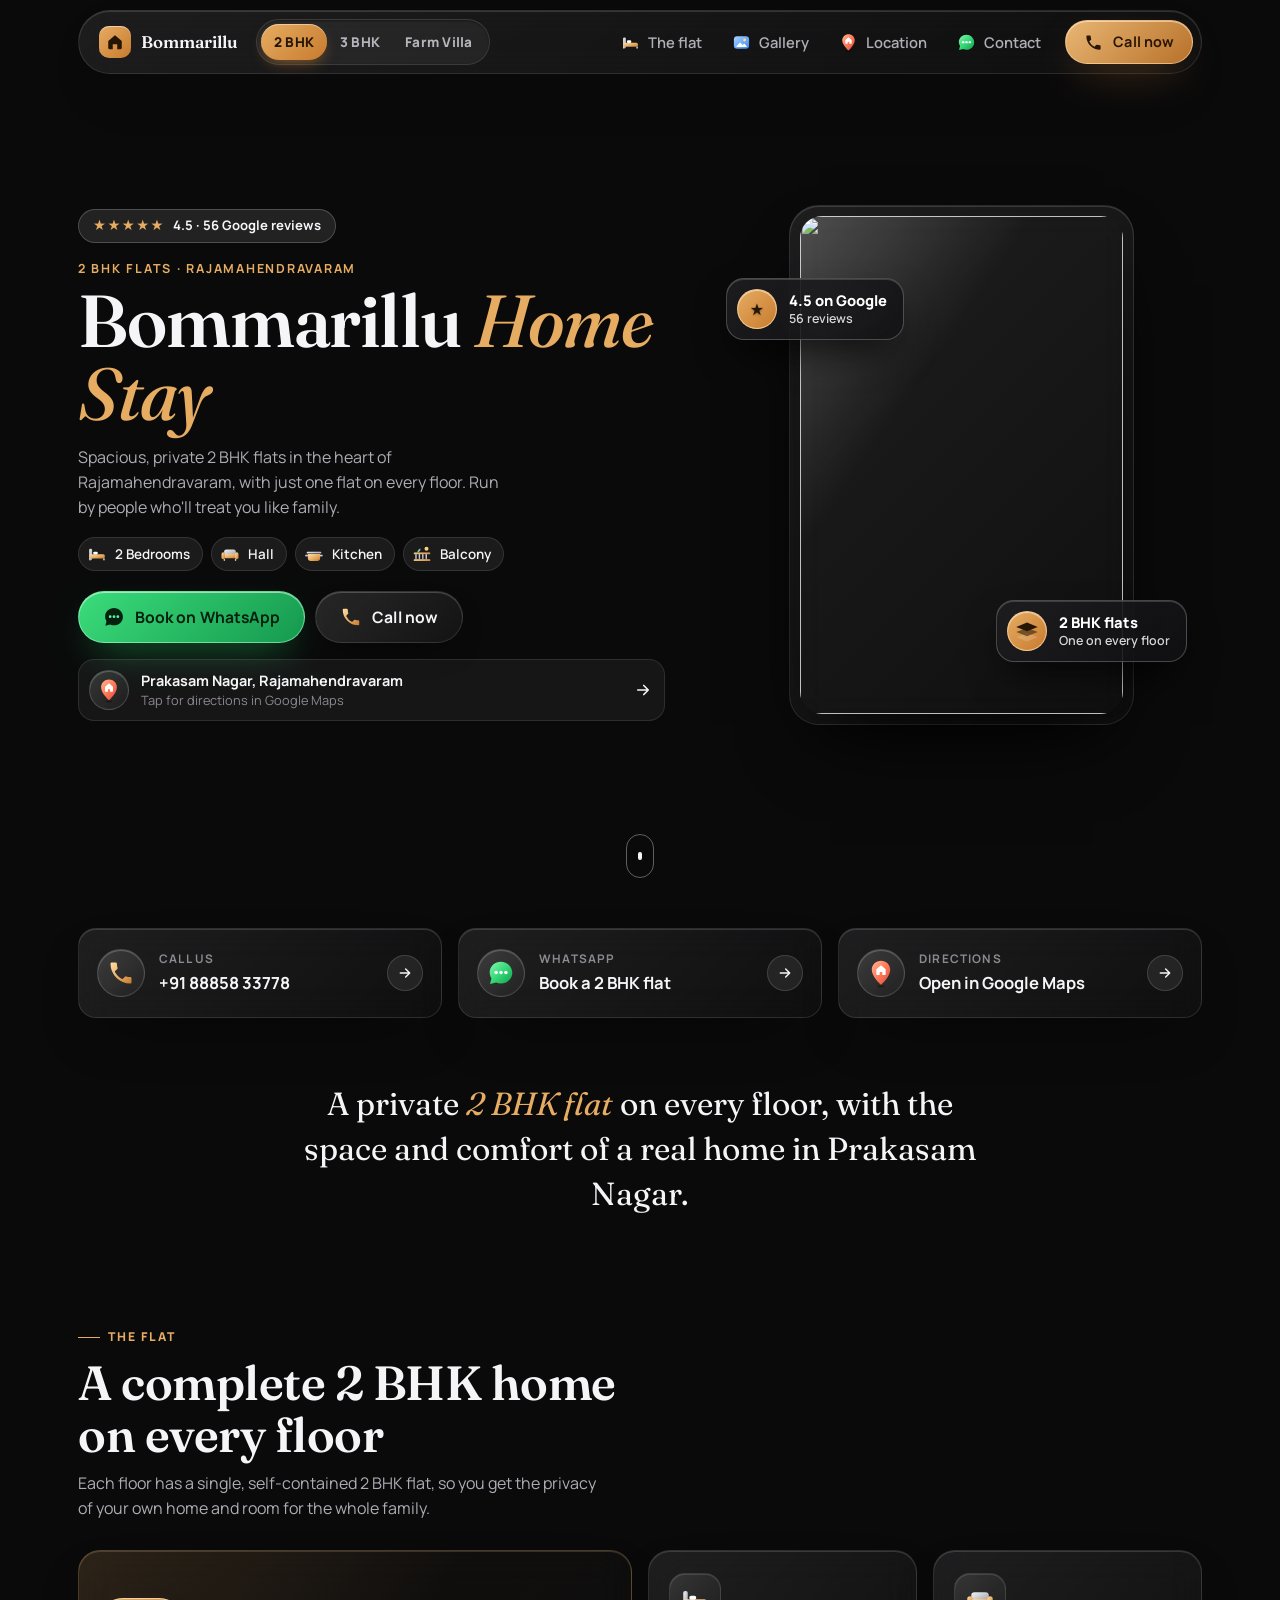
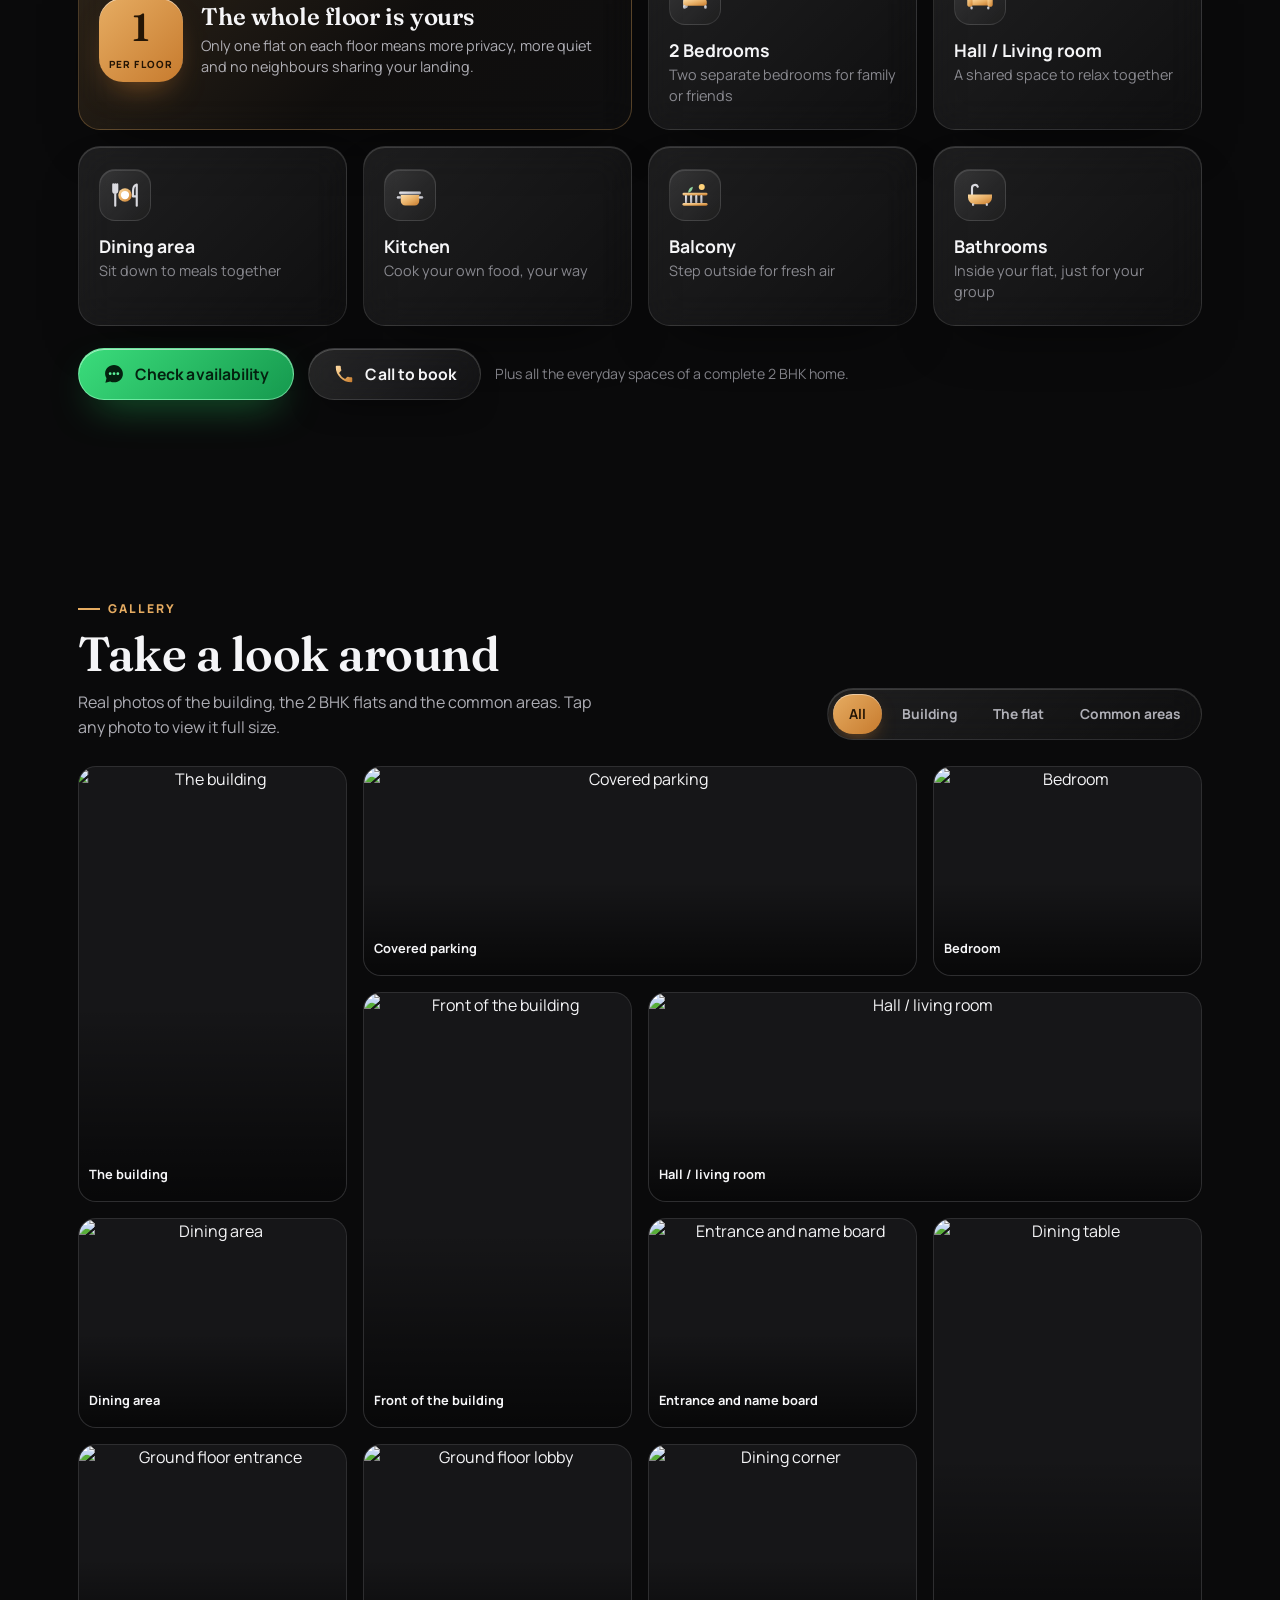
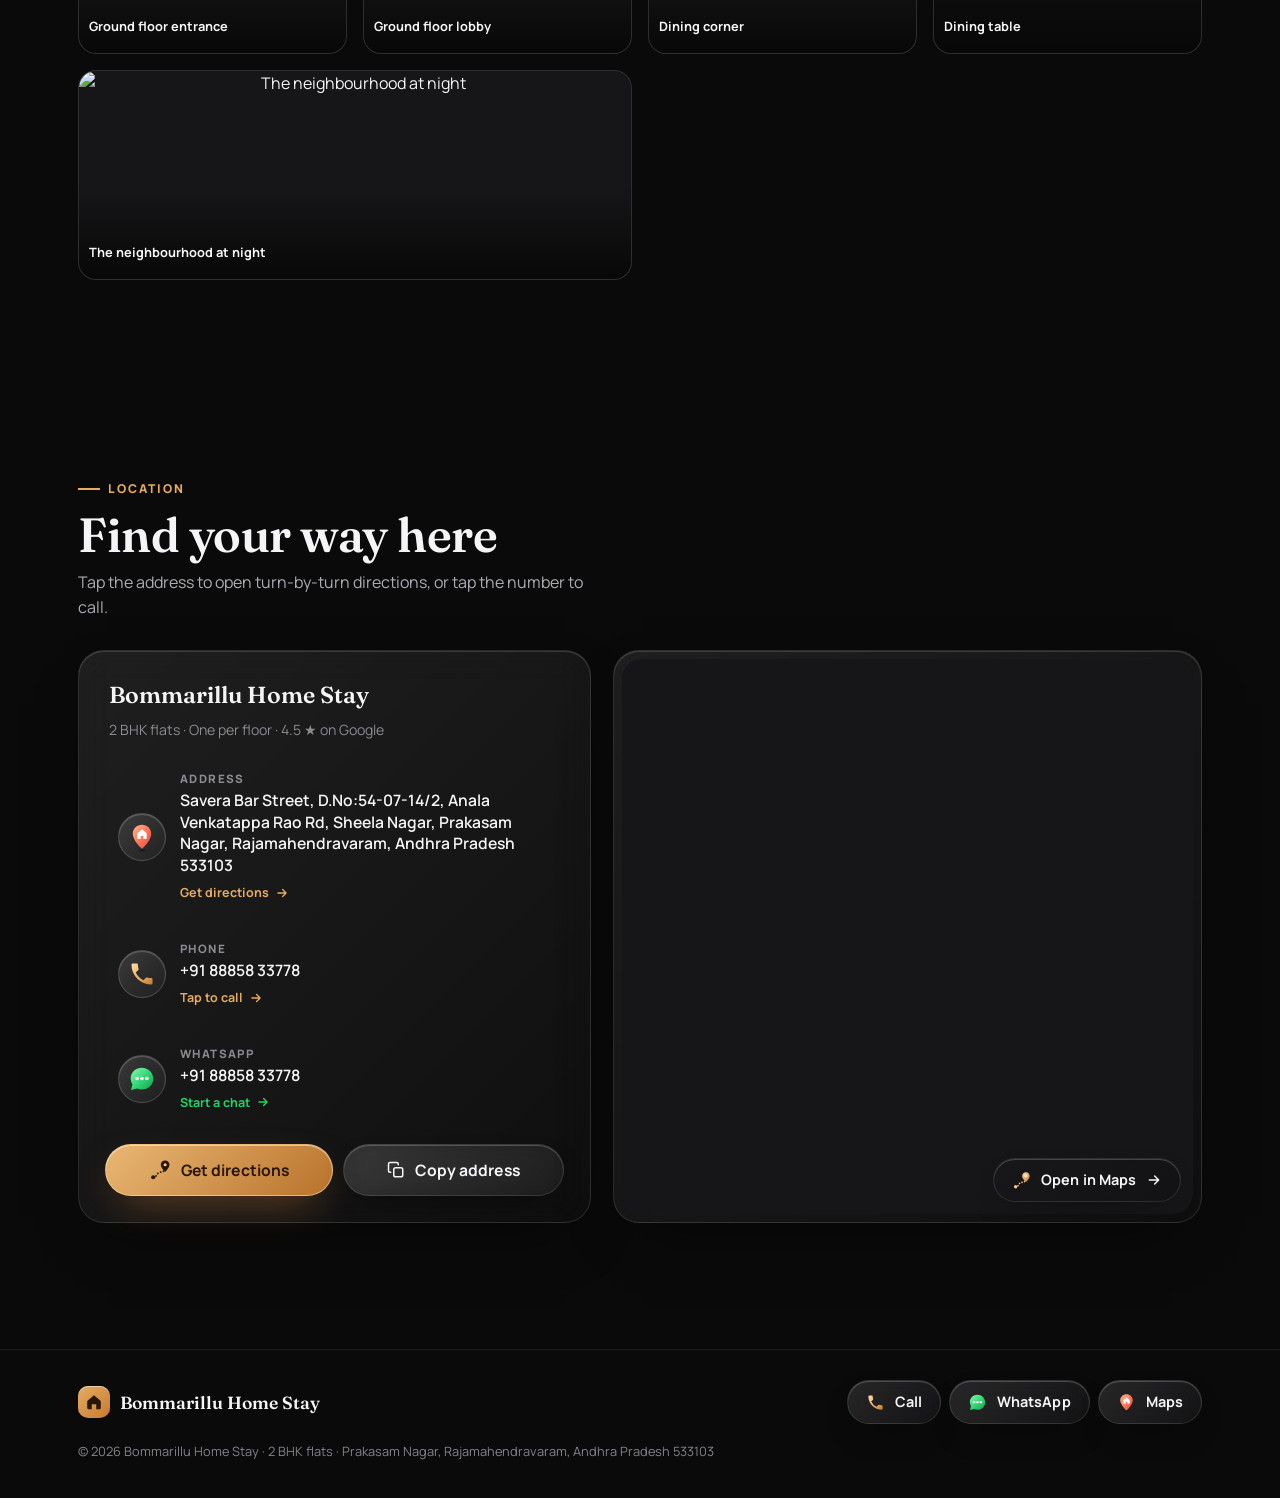
==== index.html @ 1d3617e3 "Make stay switching and button feedback fast and smooth Replace the bouncy spring easing with one sm" ====
<!DOCTYPE html>
<!-- Generated by tools/build.py from src/page.html and src/stays.json. Edit those files, then run: python tools/build.py -->
<html lang="en" data-stay="2bhk" style="--hero-w:1170;--hero-h:1804;--hero-pos:50% 66.8%;--hero-pw:1170;--hero-ph:1804;--hero-ppos:50% 66.8%;--frame-w:1170;--frame-h:1804;--frame-pos:50% 66.8%">
<head>
<meta charset="UTF-8">
<meta name="viewport" content="width=device-width, initial-scale=1.0, viewport-fit=cover">
<meta name="theme-color" content="#0A0A0B">
<meta name="color-scheme" content="dark">
<meta name="format-detection" content="telephone=yes">
<title>Bommarillu Home Stay — 2 BHK Flats in Rajamahendravaram</title>
<meta name="description" content="Private 2 BHK flats in Prakasam Nagar, Rajamahendravaram. One flat per floor with 2 bedrooms, a hall, dining area, kitchen, balcony and bathrooms. Rated 4.5 on Google. Call or WhatsApp +91 88858 33778.">
<link rel="canonical" href="https://akhil8790.github.io/BOMMARILLU-HOME-STAY/">
<meta property="og:type" content="website">
<meta property="og:title" content="Bommarillu Home Stay — 2 BHK Flats in Rajamahendravaram">
<meta property="og:description" content="Private 2 BHK flats, one on every floor, in Prakasam Nagar, Rajamahendravaram. Rated 4.5 on Google. Call or WhatsApp to book.">
<meta property="og:url" content="https://akhil8790.github.io/BOMMARILLU-HOME-STAY/">
<meta property="og:image" content="https://lh3.googleusercontent.com/gps-cs-s/AHRPTWmWMTjm8JNFPq2yLRM5wP0aErIjrdyj9WvWMn51VsjgWgwAxva9FJcBOc-uVYuF1A89dGTOjmok7-C4MGBkpp6xCLuRctvMToYjx3orNrPiF176BfdInpIORrs8v_44_fx4B666WQ=w900-h1950-k-no-rj-l78">
<meta name="twitter:card" content="summary_large_image">
<link rel="icon" href="data:image/svg+xml,%3Csvg xmlns='http://www.w3.org/2000/svg' viewBox='0 0 64 64'%3E%3Crect width='64' height='64' rx='16' fill='%230A0A0B'/%3E%3Cpath d='M14 30 32 15l18 15v19a2 2 0 0 1-2 2H38V38H26v13H16a2 2 0 0 1-2-2z' fill='%23E0A45A'/%3E%3C/svg%3E">
<link rel="preconnect" href="https://lh3.googleusercontent.com" crossorigin>
<link rel="preload" as="image" href="https://lh3.googleusercontent.com/gps-cs-s/AHRPTWmWMTjm8JNFPq2yLRM5wP0aErIjrdyj9WvWMn51VsjgWgwAxva9FJcBOc-uVYuF1A89dGTOjmok7-C4MGBkpp6xCLuRctvMToYjx3orNrPiF176BfdInpIORrs8v_44_fx4B666WQ=w900-h1950-k-no-rj-l78" fetchpriority="high">
<link rel="prefetch" href="3bhk/">
<link rel="prefetch" href="farm-villa/">
<script type="speculationrules">
{"prerender": [{"source": "list", "urls": ["3bhk/", "farm-villa/"], "eagerness": "moderate"}]}
</script>
<link rel="preconnect" href="https://fonts.googleapis.com">
<link rel="preconnect" href="https://fonts.gstatic.com" crossorigin>
<link href="https://fonts.googleapis.com/css2?family=Fraunces:ital,opsz,wght@0,9..144,500;0,9..144,600;1,9..144,500&family=Manrope:wght@400;500;600;700;800&display=swap" rel="stylesheet">
<script>
document.documentElement.classList.add('js');
(function(){
  function markSwitch(){
    try { if (sessionStorage.getItem('stay-switch')) { sessionStorage.removeItem('stay-switch'); document.documentElement.classList.add('switched'); } } catch (e) {}
  }
  if (document.prerendering) document.addEventListener('prerenderingchange', markSwitch, {once: true}); else markSwitch();
})();
</script>
<script>
(function(){
  var ICONS = {
    call: '<svg viewBox="0 0 24 24" class="ai-call"><path class="wave w1" d="M14.6 6.3a3.9 3.9 0 0 1 3.2 3.2"/><path class="wave w2" d="M14.7 2.7a7.4 7.4 0 0 1 6.7 6.7"/><g class="hand"><path class="f" d="M6.62 10.79a15.05 15.05 0 0 0 6.59 6.59l2.2-2.2a1 1 0 0 1 1.02-.24c1.12.37 2.33.57 3.57.57a1 1 0 0 1 1 1V20a1 1 0 0 1-1 1A17 17 0 0 1 3 4a1 1 0 0 1 1-1h3.5a1 1 0 0 1 1 1c0 1.25.2 2.45.57 3.57a1 1 0 0 1-.25 1.02z"/></g></svg>',
    pin: '<svg viewBox="0 0 24 26" class="ai-pin"><ellipse class="ripple" cx="12" cy="23.4" rx="3.2" ry="1.05"/><ellipse class="shadow" cx="12" cy="23.4" rx="3.3" ry="1"/><g class="drop"><path class="f" d="M12 1.6c-4.4 0-7.9 3.35-7.9 7.7 0 5.5 6.5 11.7 7.3 12.4.34.3.86.3 1.2 0 .8-.7 7.3-6.9 7.3-12.4 0-4.35-3.5-7.7-7.9-7.7z"/><path class="d" d="M12 5.3 8 8.7v4.4c0 .36.3.64.65.64h2.25v-2.6h2.2v2.6h2.25c.36 0 .65-.28.65-.64V8.7z"/></g></svg>',
    chat: '<svg viewBox="0 0 24 24" class="ai-chat"><g class="bub"><path class="f" d="M12 2.3c-5.4 0-9.7 4.05-9.7 9.2 0 1.85.56 3.55 1.52 5L2.6 21.5l5.2-1.4c1.27.63 2.7.98 4.2.98 5.4 0 9.7-4.1 9.7-9.2S17.4 2.3 12 2.3z"/><circle class="dot d1" cx="7.8" cy="11.6" r="1.5"/><circle class="dot d2" cx="12" cy="11.6" r="1.5"/><circle class="dot d3" cx="16.2" cy="11.6" r="1.5"/></g></svg>',
    route: '<svg viewBox="0 0 24 24" class="ai-route"><path class="trail" d="M4.6 20c4.2 0 3.6-5.2 7.6-5.6 2.7-.3 4.3-.9 5.3-2.6"/><circle class="start" cx="4.6" cy="20" r="2.2"/><g class="flag"><path class="f" d="M17.6 1.6c-2.6 0-4.7 2-4.7 4.6 0 3.2 3.9 6.9 4.3 7.3.22.2.58.2.8 0 .4-.4 4.3-4.1 4.3-7.3 0-2.6-2.1-4.6-4.7-4.6z"/><circle class="d" cx="17.6" cy="6.2" r="1.7"/></g></svg>',
    photo: '<svg viewBox="0 0 24 24" class="ai-photo"><rect class="f" x="2.4" y="4" width="19.2" height="16" rx="4.2"/><path class="d" d="M5.4 17.2l4.1-4.5c.42-.46 1.13-.46 1.55 0l2.3 2.5 1.35-1.4c.42-.43 1.1-.43 1.5.02l2.4 2.9c.3.35.05.88-.4.88H5.8c-.45 0-.68-.1-.4-.4z"/><circle class="sun" cx="15.9" cy="8.9" r="1.8"/></svg>',
    bed: '<svg viewBox="0 0 24 24" class="ai-spec ai-bed"><rect class="f2" x="2.6" y="5.6" width="3.6" height="13.8" rx="1.6"/><g class="lift"><rect class="f" x="2.6" y="12.2" width="18.8" height="5.2" rx="2"/><rect class="d" x="7.4" y="9.3" width="5.6" height="3.2" rx="1.6"/></g><rect class="f2" x="2.6" y="17" width="2" height="2.8" rx=".9"/><rect class="f2" x="19.4" y="17" width="2" height="2.8" rx=".9"/></svg>',
    sofa: '<svg viewBox="0 0 24 24" class="ai-spec ai-sofa"><rect class="f2" x="5" y="6.5" width="14" height="7.5" rx="2.6"/><g class="lift"><rect class="f" x="4.2" y="12" width="15.6" height="5.2" rx="1.8"/></g><rect class="f" x="1.8" y="9.8" width="4.2" height="8.4" rx="2.1"/><rect class="f" x="18" y="9.8" width="4.2" height="8.4" rx="2.1"/><rect class="f2" x="4.4" y="18" width="1.8" height="2.4" rx=".8"/><rect class="f2" x="17.8" y="18" width="1.8" height="2.4" rx=".8"/></svg>',
    dine: '<svg viewBox="0 0 24 24" class="ai-spec ai-dine"><path class="ln" d="M2.6 3.5v5.2a1.6 1.6 0 0 0 3.2 0V3.5M4.2 3.5v17"/><path class="ln" d="M21.4 20.5V3.6c-1.9.6-3 2.6-3 5.2v4.3h3"/><g class="lift"><circle class="f" cx="12" cy="12" r="5.4"/><circle class="d" cx="12" cy="12" r="3.3"/></g></svg>',
    kitchen: '<svg viewBox="0 0 24 24" class="ai-spec ai-kitchen"><path class="ln steam s1" d="M8.6 7.2c-.9-1-.9-2.1 0-3.1"/><path class="ln steam s2" d="M12 7.2c-.9-1-.9-2.1 0-3.1"/><path class="ln steam s3" d="M15.4 7.2c-.9-1-.9-2.1 0-3.1"/><rect class="f2" x="3.2" y="9.2" width="17.6" height="2.3" rx="1.15"/><path class="f" d="M4.6 12h14.8v4.8a3.6 3.6 0 0 1-3.6 3.6H8.2a3.6 3.6 0 0 1-3.6-3.6z"/><rect class="f2" x="1.4" y="13" width="3.6" height="1.9" rx=".95"/><rect class="f2" x="19" y="13" width="3.6" height="1.9" rx=".95"/></svg>',
    balcony: '<svg viewBox="0 0 24 24" class="ai-spec ai-balcony"><circle class="sun" cx="17.4" cy="5.6" r="2.4"/><path class="leaf" d="M6.5 10.2c0-2.6 1.4-4.4 3.8-4.9-.2 2.5-1.5 4.3-3.8 4.9z"/><rect class="f" x="2" y="10.2" width="20" height="2.1" rx="1.05"/><rect class="f2" x="4" y="12" width="1.7" height="6.6" rx=".85"/><rect class="f2" x="8.1" y="12" width="1.7" height="6.6" rx=".85"/><rect class="f2" x="12.2" y="12" width="1.7" height="6.6" rx=".85"/><rect class="f2" x="16.3" y="12" width="1.7" height="6.6" rx=".85"/><rect class="f" x="2" y="18.4" width="20" height="2.1" rx="1.05"/></svg>',
    bath: '<svg viewBox="0 0 24 24" class="ai-spec ai-bath"><path class="ln" d="M5.6 11.5V6.4a2.4 2.4 0 0 1 4.6-1"/><circle class="bubble b1" cx="13.2" cy="8.6" r="1.25"/><circle class="bubble b2" cx="16.6" cy="7.2" r=".95"/><circle class="bubble b3" cx="15.4" cy="10" r=".75"/><path class="f" d="M2.4 11.5h19.2v2.4a5.4 5.4 0 0 1-5.4 5.4H7.8a5.4 5.4 0 0 1-5.4-5.4z"/><rect class="f2" x="5.6" y="18.6" width="1.8" height="2.2" rx=".8"/><rect class="f2" x="16.6" y="18.6" width="1.8" height="2.2" rx=".8"/></svg>',
    floor: '<svg viewBox="0 0 24 24" class="ai-spec ai-floor"><path class="f3" d="M12 21 2.8 17.3 12 13.6l9.2 3.7z"/><path class="f2" d="M12 16.6 2.8 12.9 12 9.2l9.2 3.7z"/><path class="f top" d="M12 12.2 2.8 8.5 12 4.8l9.2 3.7z"/></svg>',
    pool: '<svg viewBox="0 0 24 24" class="ai-spec ai-pool"><path class="ln" d="M8.2 14V6.6a2.3 2.3 0 0 0-2.3-2.3M15.8 14V6.6a2.3 2.3 0 0 0-2.3-2.3M8.2 8.4h7.6M8.2 11.4h7.6"/><path class="f water" d="M1.8 15.6c1.7 0 1.7-1.3 3.4-1.3s1.7 1.3 3.4 1.3 1.7-1.3 3.4-1.3 1.7 1.3 3.4 1.3 1.7-1.3 3.4-1.3 1.7 1.3 3.4 1.3v4.6a1.6 1.6 0 0 1-1.6 1.6H3.4a1.6 1.6 0 0 1-1.6-1.6z"/></svg>',
    theatre: '<svg viewBox="0 0 24 24" class="ai-spec ai-theatre"><rect class="f2" x="2.4" y="3.8" width="19.2" height="12.8" rx="2.4"/><path class="f play" d="M10.2 7.4v5.6l4.8-2.8z"/><path class="ln" d="M8 20.4h8M12 16.6v3.8"/></svg>',
    fire: '<svg viewBox="0 0 24 24" class="ai-spec ai-fire"><rect class="f2" x="3" y="17.4" width="18" height="2.6" rx="1.3" transform="rotate(-11 12 18.7)"/><rect class="f2" x="3" y="17.4" width="18" height="2.6" rx="1.3" transform="rotate(11 12 18.7)"/><g class="flame"><path class="fl" d="M12 2.8c.7 2.6 4.2 4.1 4.2 7.9a4.2 4.2 0 0 1-8.4 0c0-1.9 1.1-3.1 2-4-.1 1.5.5 2.5 1.5 2.8-.3-2.5.1-4.8.7-6.7z"/><path class="d2" d="M12 9.6c1 1.1 1.8 2 1.8 3.2a1.8 1.8 0 0 1-3.6 0c0-1.1.8-2 1.8-3.2z"/></g></svg>',
    lift: '<svg viewBox="0 0 24 24" class="ai-spec ai-lift"><rect class="f2" x="4" y="2.4" width="16" height="19.2" rx="2.6"/><path class="f up" d="M12 5.6l3.2 3.6H8.8z"/><path class="f dn" d="M12 18.4l-3.2-3.6h6.4z"/><path class="ln" d="M12 10.6v2.8"/></svg>',
    shield: '<svg viewBox="0 0 24 24" class="ai-spec ai-shield"><path class="f" d="M12 2.4 4.4 5.3v5.9c0 4.7 3.2 8.8 7.6 10.4 4.4-1.6 7.6-5.7 7.6-10.4V5.3z"/><path class="ck" d="M8.4 12.2l2.5 2.5 4.8-5.1"/></svg>'
  };
  ['pageswap', 'pagereveal'].forEach(function(type){
    window.addEventListener(type, function(e){
      var vt = e.viewTransition;
      if (vt) {
        [vt.ready, vt.finished, vt.updateCallbackDone].forEach(function(p){ if (p) p.catch(function(){}); });
      }
    });
  });
  customElements.define('bm-icon', class extends HTMLElement {
    connectedCallback(){
      if (this.firstChild) return;
      this.setAttribute('aria-hidden', 'true');
      this.innerHTML = ICONS[this.getAttribute('name')] || '';
    }
  });
})();
</script>
<script type="application/ld+json">
{
  "@context": "https://schema.org",
  "@type": "LodgingBusiness",
  "name": "Bommarillu Home Stay",
  "description": "Private 2 BHK flats in Prakasam Nagar, Rajamahendravaram, with one flat on each floor.",
  "url": "https://akhil8790.github.io/BOMMARILLU-HOME-STAY/",
  "containsPlace": {
    "@type": "Apartment",
    "name": "2 BHK flat",
    "numberOfBedrooms": 2,
    "accommodationCategory": "2 BHK flat"
  },
  "telephone": "+91-8885833778",
  "image": "https://lh3.googleusercontent.com/gps-cs-s/AHRPTWmWMTjm8JNFPq2yLRM5wP0aErIjrdyj9WvWMn51VsjgWgwAxva9FJcBOc-uVYuF1A89dGTOjmok7-C4MGBkpp6xCLuRctvMToYjx3orNrPiF176BfdInpIORrs8v_44_fx4B666WQ=w900-h1950-k-no-rj-l78",
  "address": {
    "@type": "PostalAddress",
    "streetAddress": "Savera Bar Street, D.No:54-07-14/2, Anala Venkatappa Rao Rd, Sheela Nagar, Prakasam Nagar",
    "addressLocality": "Rajamahendravaram",
    "addressRegion": "Andhra Pradesh",
    "postalCode": "533103",
    "addressCountry": "IN"
  },
  "geo": {
    "@type": "GeoCoordinates",
    "latitude": 17.011994,
    "longitude": 81.7957109
  },
  "hasMap": "https://www.google.com/maps/place/BOMMARILLU+HOME+STAY/@17.0119429,81.7932099,17z/data=!4m6!3m5!1s0x3a37a34ad8bc8c2d:0x29eae7fe3744b1fa!8m2!3d17.011994!4d81.7957109!16s%2Fg%2F11ltjmh80h"
}
</script>
<style>
  :root{
    --bg:#0A0A0B;
    --bg-2:#0E0E10;
    --surface:#161618;
    --ink:#F5F5F7;
    --muted:rgba(235,235,245,.72);
    --faint:rgba(235,235,245,.54);
    --brass:#E6AC62;
    --brass-2:#C77B2E;
    --wa:#25D366;
    --wa-2:#128C4A;
    --glass-1:rgba(255,255,255,.085);
    --glass-2:rgba(255,255,255,.025);
    --glass-line:rgba(255,255,255,.11);
    --glass-hi:rgba(255,255,255,.14);
    --blur:18px;
    --r-lg:26px;
    --r-md:18px;
    --ease:cubic-bezier(.22,1,.36,1);
    --smooth:cubic-bezier(.2,.8,.2,1);
    --font-display:'Fraunces', Georgia, 'Times New Roman', serif;
    --font-body:'Manrope', -apple-system, BlinkMacSystemFont, 'Segoe UI', Roboto, system-ui, sans-serif;
    --st:env(safe-area-inset-top,0px);
    --sb:env(safe-area-inset-bottom,0px);
    --sl:env(safe-area-inset-left,0px);
    --sr:env(safe-area-inset-right,0px);
    --crop-ar:1170/1804;
    --crop-pos:50% 66.8%;
  }

  *,*::before,*::after{box-sizing:border-box;}
  html{scroll-behavior:smooth;-webkit-text-size-adjust:100%;text-size-adjust:100%;scroll-padding-top:96px;}
  body{
    margin:0;min-height:100vh;
    background:var(--bg);
    color:var(--ink);
    font-family:var(--font-body);
    line-height:1.55;
    -webkit-font-smoothing:antialiased;
    -webkit-tap-highlight-color:transparent;
    overflow-x:hidden;
  }
  img{display:block;max-width:100%;}
  a{color:inherit;text-decoration:none;}
  button{font:inherit;color:inherit;}
  svg{flex:none;}
  :focus-visible{outline:2px solid var(--brass);outline-offset:3px;border-radius:12px;}
  ::selection{background:rgba(230,172,98,.32);color:#fff;}
  .wrap{width:100%;max-width:1180px;margin:0 auto;padding-left:max(18px,var(--sl));padding-right:max(18px,var(--sr));}
  @media (min-width:700px){.wrap{padding-left:max(28px,var(--sl));padding-right:max(28px,var(--sr));}}
  .sr-only{position:absolute;width:1px;height:1px;overflow:hidden;clip:rect(0 0 0 0);white-space:nowrap;}

  /* ---------- Ambient background ---------- */
  .ambient{position:fixed;inset:0;z-index:-1;pointer-events:none;overflow:hidden;
    background:
      radial-gradient(1200px 700px at 110% -10%, rgba(230,172,98,.07), transparent 60%),
      radial-gradient(1000px 760px at -20% 40%, rgba(150,150,170,.09), transparent 62%),
      linear-gradient(180deg,var(--bg) 0%, var(--bg-2) 100%);
  }
  .orb{position:absolute;border-radius:50%;opacity:.6;}
  .orb.a{width:46vmax;height:46vmax;left:-12vmax;top:55vh;background:radial-gradient(circle,rgba(160,160,180,.12),transparent 65%);animation:drift 22s ease-in-out infinite alternate;}
  .orb.b{width:38vmax;height:38vmax;right:-10vmax;top:120vh;background:radial-gradient(circle,rgba(230,172,98,.10),transparent 65%);animation:drift 28s ease-in-out infinite alternate-reverse;}
  @keyframes drift{from{transform:translate3d(0,0,0) scale(1);}to{transform:translate3d(6vmax,-8vmax,0) scale(1.12);}}

  /* ---------- Glass primitives ---------- */
  .glass{
    background:linear-gradient(135deg,var(--glass-1),var(--glass-2));
    border:1px solid var(--glass-line);
    -webkit-backdrop-filter:blur(var(--blur)) saturate(150%);
    backdrop-filter:blur(var(--blur)) saturate(150%);
    box-shadow:inset 0 1px 0 var(--glass-hi), 0 24px 60px -30px rgba(0,0,0,.75);
  }
  @supports not ((backdrop-filter:blur(1px)) or (-webkit-backdrop-filter:blur(1px))){
    .glass{background:rgba(28,28,30,.95);}
  }

  /* ---------- Buttons ---------- */
  .btn{
    position:relative;isolation:isolate;overflow:hidden;
    display:inline-flex;align-items:center;justify-content:center;gap:10px;
    min-height:52px;padding:0 24px;border-radius:999px;
    font-weight:700;font-size:.98rem;letter-spacing:.005em;white-space:nowrap;
    cursor:pointer;border:1px solid var(--glass-line);
    background:linear-gradient(135deg,rgba(255,255,255,.12),rgba(255,255,255,.04));
    -webkit-backdrop-filter:blur(14px) saturate(160%);
    backdrop-filter:blur(14px) saturate(160%);
    box-shadow:inset 0 1px 0 rgba(255,255,255,.2), 0 14px 34px -18px rgba(0,0,0,.9);
    transition:transform .2s var(--smooth), box-shadow .2s var(--smooth), background .2s var(--smooth), border-color .2s var(--smooth);
    -webkit-user-select:none;user-select:none;
  }
  .btn::before{
    content:"";position:absolute;inset:0;z-index:-1;pointer-events:none;
    background:linear-gradient(115deg,transparent 30%,rgba(255,255,255,.42) 48%,rgba(255,255,255,.08) 56%,transparent 70%);
    transform:translateX(-130%);
    transition:transform .9s var(--ease);
  }
  .btn:active{transform:scale(.965);}
  @media (hover:hover){
    .btn:hover{transform:translateY(-3px);border-color:rgba(255,255,255,.34);box-shadow:inset 0 1px 0 rgba(255,255,255,.35), 0 22px 44px -20px rgba(0,0,0,.85);}
    .btn:hover::before{transform:translateX(130%);}
    .btn:hover .ico-arrow{transform:translateX(4px);}
  }
  .btn-wa{
    color:#04210F;border-color:rgba(160,255,200,.55);
    background:linear-gradient(135deg,rgba(62,232,130,.95),rgba(24,170,86,.9));
    box-shadow:inset 0 1px 0 rgba(255,255,255,.55), 0 16px 40px -16px rgba(37,211,102,.65);
  }
  .btn-wa::before{animation:sheen 4.5s var(--ease) 1.6s infinite;}
  @keyframes sheen{0%,70%{transform:translateX(-130%);}100%{transform:translateX(130%);}}
  @media (hover:hover){.btn-wa:hover{box-shadow:inset 0 1px 0 rgba(255,255,255,.6), 0 24px 50px -16px rgba(37,211,102,.8);}}
  .btn-brass{
    color:#2A1604;border-color:rgba(255,215,160,.6);
    background:linear-gradient(135deg,rgba(242,190,120,.96),rgba(199,123,46,.92));
    box-shadow:inset 0 1px 0 rgba(255,255,255,.5), 0 16px 40px -16px rgba(199,123,46,.7);
  }
  .btn-sm{min-height:44px;padding:0 18px;font-size:.9rem;}
  .ico-arrow{transition:transform .25s var(--smooth);}

  .ripple{
    position:absolute;border-radius:50%;pointer-events:none;z-index:-1;
    width:16px;height:16px;margin:-8px 0 0 -8px;
    background:radial-gradient(circle,rgba(255,255,255,.55),rgba(255,255,255,0) 70%);
    transform:scale(0);animation:ripple .7s var(--ease) forwards;
  }
  @keyframes ripple{to{transform:scale(26);opacity:0;}}

  /* ---------- Animated icon badges ---------- */
  .badge{
    position:relative;display:grid;place-items:center;
    width:48px;height:48px;border-radius:50%;
    background:linear-gradient(135deg,rgba(255,255,255,.14),rgba(255,255,255,.035));
    border:1px solid rgba(255,255,255,.16);
    box-shadow:inset 0 1px 0 rgba(255,255,255,.2);
    color:var(--brass);
  }
  .badge::after{
    content:"";position:absolute;inset:-1px;border-radius:50%;
    border:1.5px solid currentColor;opacity:0;
    animation:halo 2.8s var(--ease) infinite;
  }
  @keyframes halo{0%{transform:scale(1);opacity:.55;}80%,100%{transform:scale(1.75);opacity:0;}}
  .badge.wa{color:var(--wa);}
  /* ---------- Animated icons ---------- */
  bm-icon{display:inline-grid;place-items:center;flex:none;width:22px;height:22px;
    --ic-brass:url(#gr-brass);--ic-coral:url(#gr-coral);--ic-green:url(#gr-green);--ic-sky:url(#gr-sky);--ic-silver:url(#gr-silver);
    --ic-detail:#fff;--ic-line:#F6C88C;--ic-line2:#FF9A76;--ic-shadow:rgba(0,0,0,.35);--spd:1;--play:running;}
  bm-icon svg{display:block;width:100%;height:100%;overflow:visible;}
  bm-icon svg *{animation-play-state:var(--play) !important;}

  .ai-call .f{fill:var(--ic-fill,var(--ic-brass));}
  .ai-call .hand{transform-box:fill-box;transform-origin:50% 50%;animation:icRing calc(2.6s * var(--spd)) ease-in-out infinite;}
  .ai-call .wave{fill:none;stroke:var(--ic-line);stroke-width:2.1;stroke-linecap:round;opacity:0;animation:icWave calc(2.6s * var(--spd)) ease-out infinite;}
  .ai-call .w2{animation-delay:calc(.18s * var(--spd));}
  @keyframes icRing{0%,34%,70%,100%{transform:rotate(0)}38%{transform:rotate(-14deg)}44%{transform:rotate(12deg)}50%{transform:rotate(-10deg)}56%{transform:rotate(8deg)}62%{transform:rotate(-4deg)}}
  @keyframes icWave{0%,36%{opacity:0;transform:translate(-2px,2px)}50%{opacity:1;transform:translate(0,0)}80%,100%{opacity:0;transform:translate(1.5px,-1.5px)}}

  .ai-pin .f{fill:var(--ic-fill,var(--ic-coral));}
  .ai-pin .d{fill:var(--ic-detail);}
  .ai-pin .drop{transform-box:fill-box;transform-origin:50% 100%;animation:icDrop calc(2.4s * var(--spd)) cubic-bezier(.3,.7,.4,1) infinite;}
  .ai-pin .shadow{fill:var(--ic-shadow);transform-box:fill-box;transform-origin:50% 50%;animation:icShadow calc(2.4s * var(--spd)) cubic-bezier(.3,.7,.4,1) infinite;}
  .ai-pin .ripple{fill:none;stroke:var(--ic-line2);stroke-width:1;transform-box:fill-box;transform-origin:50% 50%;opacity:0;animation:icRipple calc(2.4s * var(--spd)) ease-out infinite;}
  @keyframes icDrop{0%,100%{transform:translateY(0) scale(1)}28%{transform:translateY(-3.4px) scale(.97,1.04)}48%{transform:translateY(0) scale(1.1,.88)}58%{transform:translateY(0) scale(.96,1.04)}68%{transform:translateY(0) scale(1)}}
  @keyframes icShadow{0%,100%{transform:scale(1);opacity:.9}28%{transform:scale(.55);opacity:.4}48%{transform:scale(1.18);opacity:1}68%{transform:scale(1)}}
  @keyframes icRipple{0%,46%{opacity:0;transform:scale(.6)}52%{opacity:.9}100%{opacity:0;transform:scale(2.9)}}

  .ai-chat .f{fill:var(--ic-fill,var(--ic-green));}
  .ai-chat .dot{fill:var(--ic-detail);transform-box:fill-box;transform-origin:50% 50%;animation:icType calc(1.5s * var(--spd)) ease-in-out infinite;}
  .ai-chat .d2{animation-delay:calc(.15s * var(--spd));}
  .ai-chat .d3{animation-delay:calc(.3s * var(--spd));}
  .ai-chat .bub{transform-box:fill-box;transform-origin:15% 90%;animation:icPop calc(3.2s * var(--spd)) ease-in-out infinite;}
  @keyframes icType{0%,60%,100%{transform:translateY(0);opacity:.7}30%{transform:translateY(-2px);opacity:1}}
  @keyframes icPop{0%,70%,100%{transform:scale(1) rotate(0)}78%{transform:scale(1.1) rotate(-5deg)}86%{transform:scale(.97) rotate(1deg)}93%{transform:scale(1.02) rotate(0)}}

  .ai-route .f{fill:var(--ic-fill,var(--ic-brass));}
  .ai-route .d{fill:var(--ic-detail);}
  .ai-route .trail{fill:none;stroke:var(--ic-line);stroke-width:2;stroke-linecap:round;stroke-dasharray:.1 3.3;animation:icMarch calc(1.1s * var(--spd)) linear infinite;}
  .ai-route .start{fill:var(--ic-line);transform-box:fill-box;transform-origin:50% 50%;animation:icBeat calc(1.4s * var(--spd)) ease-in-out infinite;}
  .ai-route .flag{transform-box:fill-box;transform-origin:50% 100%;animation:icDrop calc(2.4s * var(--spd)) cubic-bezier(.3,.7,.4,1) infinite;}
  @keyframes icMarch{to{stroke-dashoffset:-6.8}}
  @keyframes icBeat{0%,100%{transform:scale(1)}50%{transform:scale(.68)}}

  .ai-photo .f{fill:var(--ic-fill,var(--ic-sky));}
  .ai-photo .d{fill:var(--ic-detail);}
  .ai-photo .sun{fill:#FFE08A;transform-box:fill-box;transform-origin:50% 50%;animation:icSun calc(2.8s * var(--spd)) ease-in-out infinite;}
  @keyframes icSun{0%,100%{transform:scale(1)}50%{transform:scale(1.35)}}

  .ai-spec .f{fill:var(--ic-fill,var(--ic-brass));}
  .ai-spec .f2{fill:var(--ic-fill2,var(--ic-silver));}
  .ai-spec .f3{fill:rgba(255,255,255,.16);}
  .ai-spec .d{fill:var(--ic-detail);}
  .ai-spec .ln{fill:none;stroke:var(--ic-stroke,#DADAE0);stroke-width:1.7;stroke-linecap:round;stroke-linejoin:round;}
  .ai-spec .lift{transform-box:fill-box;transition:transform .25s var(--smooth);}
  .ai-spec .steam{transform-box:fill-box;opacity:0;animation:icSteam calc(2.6s * var(--spd)) ease-out infinite;}
  .ai-spec .s2{animation-delay:calc(.35s * var(--spd));}
  .ai-spec .s3{animation-delay:calc(.7s * var(--spd));}
  @keyframes icSteam{0%{opacity:0;transform:translateY(2px)}35%{opacity:.95}100%{opacity:0;transform:translateY(-3px)}}
  .ai-spec .bubble{fill:#EDEDF2;transform-box:fill-box;transform-origin:50% 50%;opacity:0;animation:icBubble calc(3s * var(--spd)) ease-in-out infinite;}
  .ai-spec .b2{animation-delay:calc(.6s * var(--spd));}
  .ai-spec .b3{animation-delay:calc(1.2s * var(--spd));}
  @keyframes icBubble{0%{opacity:0;transform:translateY(2px) scale(.5)}30%{opacity:1}100%{opacity:0;transform:translateY(-4px) scale(1)}}
  .ai-spec .sun{fill:#FFD27A;transform-box:fill-box;transform-origin:50% 50%;animation:icSun calc(3.2s * var(--spd)) ease-in-out infinite;}
  .ai-spec .leaf{fill:#8FD19E;transform-box:fill-box;transform-origin:0% 100%;animation:icSway calc(3.4s * var(--spd)) ease-in-out infinite;}
  @keyframes icSway{0%,100%{transform:rotate(0)}50%{transform:rotate(-9deg)}}
  .ai-floor .top{transform-box:fill-box;animation:icFloat calc(3s * var(--spd)) ease-in-out infinite;}
  .ai-pool .water{fill:var(--ic-fill,var(--ic-sky));transform-box:fill-box;animation:icWater calc(2.8s * var(--spd)) ease-in-out infinite;}
  @keyframes icWater{0%,100%{transform:translateX(0)}50%{transform:translateX(-1.4px)}}
  .ai-lift .up,.ai-lift .dn{transform-box:fill-box;animation:icLiftUp calc(2.4s * var(--spd)) ease-in-out infinite;}
  .ai-lift .dn{animation-name:icLiftDn;}
  .ai-lift .ln{stroke-width:1.3;opacity:.55;}
  @keyframes icLiftUp{0%,100%{transform:translateY(0);opacity:1}25%{transform:translateY(-1.6px);opacity:.55}50%{transform:translateY(0);opacity:1}}
  @keyframes icLiftDn{0%,50%,100%{transform:translateY(0);opacity:1}75%{transform:translateY(1.6px);opacity:.55}}
  .ai-theatre .play{transform-box:fill-box;transform-origin:50% 50%;animation:icBeat calc(2s * var(--spd)) ease-in-out infinite;}
  .ai-fire .fl{fill:var(--ic-fill,var(--ic-coral));}
  .ai-fire .d2{fill:#FFE08A;}
  .ai-fire .flame{transform-box:fill-box;transform-origin:50% 100%;animation:icFlicker calc(1.6s * var(--spd)) ease-in-out infinite;}
  @keyframes icFlicker{0%,100%{transform:scale(1,1) rotate(0)}25%{transform:scale(.94,1.06) rotate(-2deg)}55%{transform:scale(1.04,.95) rotate(1.5deg)}80%{transform:scale(.97,1.03) rotate(-1deg)}}
  .ai-shield .ck{fill:none;stroke:var(--ic-detail);stroke-width:2.1;stroke-linecap:round;stroke-linejoin:round;stroke-dasharray:12;stroke-dashoffset:0;animation:icCheck calc(3s * var(--spd)) ease-in-out infinite;}
  @keyframes icCheck{0%,15%{stroke-dashoffset:12}40%,100%{stroke-dashoffset:0}}
  @keyframes icFloat{0%,100%{transform:translateY(0)}50%{transform:translateY(-1.8px)}}

  .badge bm-icon{width:28px;height:28px;}
  .addr-link .badge bm-icon{width:24px;height:24px;}
  .btn bm-icon{width:22px;height:22px;}
  .btn-sm bm-icon{width:19px;height:19px;}
  .btn-brass bm-icon{--ic-fill:#2A1604;--ic-detail:#F7C98A;--ic-line:#2A1604;--ic-line2:#2A1604;--ic-shadow:rgba(42,22,4,.3);}
  .btn-wa bm-icon{--ic-fill:#04210F;--ic-detail:#5CF29A;--ic-line:#04210F;--ic-line2:#04210F;--ic-shadow:rgba(4,33,15,.3);}
  .fab bm-icon{width:32px;height:32px;--ic-fill:#fff;--ic-detail:#15A34A;}
  .nav-links bm-icon{width:19px;height:19px;}
  .drawer nav bm-icon{width:24px;height:24px;}
  @media (hover:hover){
    .nav-links bm-icon{--play:paused;}
    .nav-links a:hover bm-icon{--play:running;}
    .tile:hover bm-icon,.row:hover bm-icon,.btn:hover bm-icon,.addr-link:hover bm-icon,.fab:hover bm-icon{--spd:.6;}
  }

  /* ---------- Nav ---------- */
  .nav{position:fixed;left:0;right:0;top:0;z-index:50;padding-top:calc(10px + var(--st));transition:padding .4s var(--ease);}
  .nav-bar{
    display:flex;align-items:center;justify-content:space-between;gap:10px;
    height:60px;padding:0 8px 0 16px;border-radius:999px;
    background:linear-gradient(135deg,rgba(255,255,255,.08),rgba(255,255,255,.025));
    transition:background .2s var(--smooth), box-shadow .2s var(--smooth);
  }
  .nav.scrolled .nav-bar{background:linear-gradient(135deg,rgba(24,24,26,.82),rgba(18,18,20,.7));}
  .brand{display:flex;align-items:center;gap:10px;font-family:var(--font-display);font-weight:600;font-size:1.06rem;white-space:nowrap;}
  .brand-mark{width:32px;height:32px;border-radius:10px;display:grid;place-items:center;background:linear-gradient(135deg,var(--brass),var(--brass-2));color:#241505;box-shadow:inset 0 1px 0 rgba(255,255,255,.5);}
  .nav-links{display:none;list-style:none;margin:0;padding:0;gap:2px;}
  .nav-links a{display:flex;align-items:center;gap:8px;padding:10px 14px;border-radius:999px;font-weight:600;font-size:.92rem;color:var(--muted);transition:color .2s var(--smooth), background .2s var(--smooth);}
  .nav-links a:hover{color:var(--ink);background:rgba(255,255,255,.08);}
  .nav-actions{display:flex;align-items:center;gap:8px;}
  .nav-call{min-height:44px;width:44px;padding:0;}
  .nav-call .lbl{display:none;}
  .menu-btn{width:44px;height:44px;border-radius:50%;display:grid;place-items:center;cursor:pointer;border:1px solid var(--glass-line);background:rgba(255,255,255,.06);}
  .menu-btn:active{transform:scale(.94);}
  .nav-bar .brand{min-width:0;}
  @media (max-width:479px){ .nav-bar .brand-name{display:none;} }
  @media (min-width:900px){
    .nav-call{width:auto;padding:0 18px;}
    .nav-call .lbl{display:inline;}
    .nav-bar{padding:0 8px 0 20px;height:64px;}
  }
  @media (min-width:1140px){
    .nav-links{display:flex;}
    .menu-btn{display:none;}
  }

  /* ---------- Stay toggle ---------- */
  .stay-toggle{
    position:relative;isolation:isolate;flex:none;display:flex;
    margin:0 auto;padding:4px;border-radius:999px;
    background:rgba(255,255,255,.06);border:1px solid rgba(255,255,255,.1);
    box-shadow:inset 0 1px 2px rgba(0,0,0,.35);
  }
  .st-pill{
    position:absolute;z-index:-1;top:4px;bottom:4px;left:0;width:0;border-radius:999px;opacity:0;
    background:linear-gradient(135deg,var(--brass),var(--brass-2));
    box-shadow:inset 0 1px 0 rgba(255,255,255,.45), 0 6px 16px -6px rgba(199,123,46,.75);
    view-transition-name:stay-pill;
  }
  .stay-toggle.ready .st-pill{opacity:1;}
  .stay-toggle.animate .st-pill{transition:left .2s var(--smooth), width .2s var(--smooth);}
  .st-opt{
    display:grid;place-items:center;min-width:56px;height:36px;padding:0 12px;border-radius:999px;
    font-weight:800;font-size:.8rem;letter-spacing:.02em;white-space:nowrap;color:var(--muted);
    transition:color .2s var(--smooth);-webkit-tap-highlight-color:transparent;
  }
  .stay-toggle:not(.ready) .st-opt[aria-current="page"]{background:linear-gradient(135deg,var(--brass),var(--brass-2));}
  .st-opt[aria-current="page"]{color:#241505;}
  .st-opt:not([aria-current]):hover{color:var(--ink);}
  .st-opt:active{transform:scale(.96);}
  @media (hover:none){ .st-opt{height:40px;} }
  @media (max-width:479px){
    .nav-call{display:none;}
    .st-opt{min-width:50px;padding:0 10px;font-size:.76rem;}
  }
  @media (max-width:359px){ .nav-bar .brand{display:none;} .st-opt{padding:0 8px;} }
  @media (min-width:900px){ .stay-toggle{margin:0 auto 0 8px;} .st-opt{min-width:66px;font-size:.84rem;} }

  /* Cross-page switch between stays */
  @view-transition{navigation:auto;}
  .nav-bar{view-transition-name:site-nav;}
  ::view-transition-old(root),::view-transition-new(root){animation-duration:.2s;animation-timing-function:cubic-bezier(.2,.8,.2,1);}
  ::view-transition-group(stay-pill){animation-duration:.2s;animation-timing-function:cubic-bezier(.2,.8,.2,1);}

  /* ---------- Drawer ---------- */
  .scrim{position:fixed;inset:0;z-index:60;background:rgba(0,0,0,.6);opacity:0;pointer-events:none;transition:opacity .4s var(--ease);-webkit-backdrop-filter:blur(4px);backdrop-filter:blur(4px);}
  .scrim.open{opacity:1;pointer-events:auto;}
  .drawer{
    position:fixed;z-index:70;left:10px;right:10px;top:calc(10px + var(--st));
    border-radius:var(--r-lg);padding:14px;
    background:linear-gradient(160deg,rgba(40,40,44,.92),rgba(18,18,20,.92));
    transform:translateY(-16px) scale(.97);opacity:0;pointer-events:none;
    transition:transform .25s var(--smooth), opacity .35s var(--ease);
  }
  .drawer.open{transform:none;opacity:1;pointer-events:auto;}
  .drawer-top{display:flex;align-items:center;justify-content:space-between;padding:2px 2px 10px 6px;}
  .drawer nav .dl{display:flex;align-items:center;gap:12px;}
  .drawer nav a{display:flex;align-items:center;justify-content:space-between;padding:16px 14px;border-radius:14px;font-weight:600;font-size:1.05rem;}
  .drawer nav a:active{background:rgba(255,255,255,.08);}
  .drawer nav a + a{border-top:1px solid rgba(255,255,255,.07);}
  .drawer-cta{display:grid;grid-template-columns:1fr 1fr;gap:10px;margin-top:12px;}
  .drawer-cta .btn{padding:0 12px;}
  @media (max-width:359px){ .drawer-cta{grid-template-columns:1fr;} }

  /* ---------- Hero ---------- */
  .hero{position:relative;min-height:100vh;min-height:100svh;display:flex;align-items:flex-end;overflow:hidden;isolation:isolate;}
  .hero-bg{position:absolute;inset:0;z-index:-2;overflow:hidden;container-type:size;background:#0A0A0B;}
  .shot{position:relative;overflow:hidden;aspect-ratio:var(--crop-ar);}
  .shot img{width:100%;height:100%;object-fit:cover;object-position:var(--crop-pos);}
  .shot picture{display:block;width:100%;height:100%;}
  .hero-bg .shot{
    position:absolute;left:50%;top:50%;
    aspect-ratio:var(--hero-w) / var(--hero-h);
    width:100%;
    width:max(100cqw, calc(100cqh * var(--hero-w) / var(--hero-h)));
    transform:translate(-50%,-50%) scale(1.08);
    animation:heroZoom 16s var(--ease) forwards;
  }
  .hero-bg .shot img{object-position:var(--hero-pos);}
  @media (max-width:979px) and (orientation:portrait){
    .hero-bg .shot{aspect-ratio:var(--hero-pw) / var(--hero-ph);width:max(100cqw, calc(100cqh * var(--hero-pw) / var(--hero-ph)));}
    .hero-bg .shot img{object-position:var(--hero-ppos);}
  }
  @keyframes heroZoom{to{transform:translate(-50%,-50%) scale(1);}}
  .hero-veil{position:absolute;inset:0;z-index:-1;
    background:
      linear-gradient(180deg,rgba(10,10,11,.55) 0%,rgba(10,10,11,0) 22%,rgba(10,10,11,0) 38%,rgba(10,10,11,.8) 70%,var(--bg) 100%);
  }
  .hero-grid{position:relative;display:grid;gap:32px;padding-top:110px;padding-bottom:calc(28px + var(--sb));}
  .hero-card{border-radius:var(--r-lg);padding:22px 20px 20px;}
  .chip{
    display:inline-flex;align-items:center;gap:8px;min-height:34px;padding:0 14px;border-radius:999px;
    font-size:.82rem;font-weight:700;color:var(--ink);
    background:rgba(255,255,255,.1);border:1px solid rgba(255,255,255,.2);
    -webkit-backdrop-filter:blur(10px);backdrop-filter:blur(10px);
    transition:background .2s var(--smooth), transform .25s var(--smooth);
  }
  a.chip:hover{background:rgba(255,255,255,.18);transform:translateY(-2px);}
  .stars{color:var(--brass);letter-spacing:1.5px;font-size:.9rem;}
  .eyebrow{margin:16px 0 6px;font-size:.78rem;font-weight:700;letter-spacing:.14em;text-transform:uppercase;color:var(--brass);}
  .hero h1{
    margin:0;font-family:var(--font-display);font-weight:600;
    font-size:clamp(2.35rem, 10vw, 4.6rem);line-height:1;letter-spacing:-.015em;
  }
  .hero h1 em{font-style:italic;font-weight:500;color:var(--brass);}
  .lede{margin:14px 0 0;color:var(--muted);font-size:1rem;max-width:44ch;}
  .hero-actions{display:grid;grid-template-columns:1fr 1fr;gap:10px;margin-top:20px;}
  .hero-actions .btn{padding:0 12px;}
  @media (max-width:399px){ .hero-actions .btn{padding:0 8px;gap:8px;} }
  @media (max-width:359px){ .hero-actions{grid-template-columns:1fr;} }
  .addr-link{
    display:flex;align-items:center;gap:12px;margin-top:16px;padding:10px 12px 10px 10px;border-radius:16px;
    background:rgba(255,255,255,.05);border:1px solid rgba(255,255,255,.1);
    transition:background .2s var(--smooth), transform .25s var(--smooth), border-color .2s var(--smooth);
  }
  .addr-link .badge{width:40px;height:40px;}
  .addr-link .t{flex:1;min-width:0;font-size:.9rem;line-height:1.35;}
  .addr-link .t b{display:block;font-weight:700;}
  .addr-link .t span{color:var(--faint);font-size:.8rem;}
  .addr-link:active{transform:scale(.98);}
  @media (hover:hover){.addr-link:hover{background:rgba(255,255,255,.1);border-color:rgba(255,255,255,.2);transform:translateY(-2px);} .addr-link:hover .ico-arrow{transform:translateX(4px);}}

  .hero-visual{display:none;}
  .scroll-cue{display:none;}
  .lg{display:none;}
  @media (min-width:600px){ .sm{display:none;} }
  .lede{display:none;}
  @media (min-width:600px){ .lg{display:inline;} .lede{display:block;} }

  @media (min-width:380px){ .hero-card{padding:24px;} }
  @media (min-width:600px){
    .hero-card{max-width:560px;padding:30px;}
    .hero-actions{display:flex;flex-wrap:wrap;}
    .hero-actions .btn{padding:0 24px;}
  }
  @media (min-width:980px){
    .hero{align-items:center;}
    .hero-bg .shot img{filter:blur(28px) saturate(110%) brightness(.55);}
    .hero-bg .shot{transform:translate(-50%,-50%) scale(1.2);animation:none;}
    .hero-veil{background:
      radial-gradient(900px 600px at 78% 50%, rgba(10,10,11,.2), rgba(10,10,11,.78) 70%),
      linear-gradient(180deg,rgba(10,10,11,.45) 0%,rgba(10,10,11,.25) 40%,var(--bg) 100%);}
    .hero-grid{grid-template-columns:minmax(0,1.1fr) minmax(0,.9fr);align-items:center;gap:56px;padding-top:120px;padding-bottom:90px;}
    .hero-card{background:none;border:0;box-shadow:none;-webkit-backdrop-filter:none;backdrop-filter:none;padding:0;max-width:600px;}
    .hero-visual{display:block;position:relative;justify-self:center;perspective:1200px;}
    .frame{
      position:relative;width:clamp(300px,27vw,390px);border-radius:30px;padding:10px;
      transform-style:preserve-3d;transition:transform .6s var(--ease);
    }
    .frame .shot{border-radius:22px;box-shadow:0 40px 80px -30px rgba(0,0,0,.9);aspect-ratio:var(--frame-w) / var(--frame-h);}
    .frame .shot img{object-position:var(--frame-pos);}
    .frame .shot::after{content:"";position:absolute;inset:0;border-radius:inherit;pointer-events:none;
      background:linear-gradient(125deg,rgba(255,255,255,.22) 0%,rgba(255,255,255,0) 35%);}
    .float-chip{position:absolute;z-index:2;display:flex;align-items:center;gap:12px;padding:10px 16px 10px 10px;border-radius:18px;
      font-size:.92rem;font-weight:800;line-height:1.2;white-space:nowrap;color:#fff;
      background:linear-gradient(135deg,rgba(30,30,33,.94),rgba(16,16,18,.88));
      border:1px solid rgba(255,255,255,.22);
      box-shadow:inset 0 1px 0 rgba(255,255,255,.16), 0 18px 40px -12px rgba(0,0,0,.85);
      text-shadow:0 1px 2px rgba(0,0,0,.35);}
    .float-chip small{display:block;margin-top:2px;font-weight:600;color:rgba(255,255,255,.82);font-size:.78rem;}
    .float-chip .badge{width:40px;height:40px;color:#241505;border-color:rgba(255,220,170,.7);
      background:linear-gradient(135deg,var(--brass),var(--brass-2));box-shadow:inset 0 1px 0 rgba(255,255,255,.5);}
    .float-chip .badge::after{display:none;}
    .float-chip .badge .stars{color:#241505 !important;}
    .float-chip .badge bm-icon{--ic-fill:#241505;--ic-fill2:rgba(36,21,5,.55);}
    .float-chip.one{left:-64px;top:14%;animation:bob 6s ease-in-out infinite;}
    .float-chip.two{right:-54px;bottom:12%;animation:bob 7s ease-in-out -2s infinite;}
    @keyframes bob{0%,100%{translate:0 0;}50%{translate:0 -10px;}}
    .scroll-cue{display:grid;place-items:center;position:absolute;left:50%;bottom:22px;translate:-50% 0;width:28px;height:44px;border-radius:999px;border:1.5px solid rgba(255,255,255,.35);}
    .scroll-cue::after{content:"";width:4px;height:8px;border-radius:4px;background:var(--ink);animation:cue 1.8s var(--ease) infinite;}
    @keyframes cue{0%{transform:translateY(-8px);opacity:0;}40%{opacity:1;}100%{transform:translateY(8px);opacity:0;}}
  }

  /* Hero entrance */
  .rise{opacity:0;transform:translateY(18px);animation:rise .9s var(--ease) forwards;}
  .d1{animation-delay:.1s}.d2{animation-delay:.2s}.d3{animation-delay:.3s}.d4{animation-delay:.42s}.d5{animation-delay:.54s}.d6{animation-delay:.66s}
  @keyframes rise{to{opacity:1;transform:none;}}
  .switched .rise{animation:none;opacity:1;transform:none;}

  /* ---------- Quick action tiles ---------- */
  .quick{position:relative;z-index:2;padding:28px 0 8px;}
  .tiles{display:grid;gap:12px;}
  .tile{
    position:relative;isolation:isolate;overflow:hidden;
    display:flex;align-items:center;gap:14px;padding:16px 16px 16px 14px;border-radius:var(--r-md);
    transition:transform .25s var(--smooth), border-color .2s var(--smooth), box-shadow .2s var(--smooth);
  }
  .tile::before{
    content:"";position:absolute;inset:0;z-index:-1;pointer-events:none;
    background:linear-gradient(115deg,transparent 30%,rgba(255,255,255,.16) 48%,transparent 66%);
    transform:translateX(-130%);transition:transform 1s var(--ease);
  }
  .tile .t{flex:1;min-width:0;}
  .tile .k{display:block;font-size:.74rem;font-weight:700;letter-spacing:.1em;text-transform:uppercase;color:var(--faint);}
  .tile .v{display:block;font-weight:700;font-size:1.04rem;margin-top:2px;overflow-wrap:anywhere;}
  .tile .go{width:36px;height:36px;border-radius:50%;display:grid;place-items:center;background:rgba(255,255,255,.08);border:1px solid rgba(255,255,255,.14);transition:background .2s var(--smooth), transform .25s var(--smooth);}
  .tile:active{transform:scale(.975);}
  @media (hover:hover){
    .tile:hover{transform:translateY(-5px);border-color:rgba(255,255,255,.3);box-shadow:inset 0 1px 0 var(--glass-hi), 0 30px 60px -28px rgba(0,0,0,.9);}
    .tile:hover::before{transform:translateX(130%);}
    .tile:hover .go{background:var(--brass);color:#241505;transform:rotate(-45deg);}
  }
  @media (min-width:760px){ .tiles{grid-template-columns:repeat(3,1fr);gap:16px;} .tile{padding:20px 18px;} }

  /* ---------- Sections ---------- */
  .section{padding:64px 0;}
  @media (min-width:760px){.section{padding:96px 0;}}
  .kicker{display:inline-flex;align-items:center;gap:8px;font-size:.76rem;font-weight:800;letter-spacing:.16em;text-transform:uppercase;color:var(--brass);}
  .kicker::before{content:"";width:22px;height:1.5px;background:currentColor;}
  .section h2{margin:10px 0 10px;font-family:var(--font-display);font-weight:600;font-size:clamp(1.8rem,6vw,3rem);line-height:1.08;letter-spacing:-.01em;}
  .section-lede{margin:0;color:var(--muted);max-width:52ch;}

  .welcome{padding:56px 0 8px;text-align:center;}
  .welcome p{margin:0 auto;max-width:34ch;font-family:var(--font-display);font-size:clamp(1.3rem,4.6vw,2rem);line-height:1.4;}
  .welcome p em{color:var(--brass);}

  /* ---------- The flat ---------- */
  .flat-head{display:flex;flex-wrap:wrap;align-items:flex-end;justify-content:space-between;gap:18px 32px;}
  .flat-grid{display:grid;grid-template-columns:repeat(2,minmax(0,1fr));gap:12px;margin-top:30px;}
  @media (min-width:760px){.flat-grid{grid-template-columns:repeat(3,minmax(0,1fr));gap:16px;}}
  @media (min-width:1040px){.flat-grid{grid-template-columns:repeat(4,minmax(0,1fr));}}
  .spec{
    position:relative;isolation:isolate;overflow:hidden;border-radius:22px;padding:18px 16px 18px;
    display:flex;flex-direction:column;gap:14px;min-height:152px;
    transition:transform .25s var(--smooth), border-color .2s var(--smooth), box-shadow .2s var(--smooth);
  }
  @media (min-width:600px){.spec{padding:22px 20px;min-height:172px;}}
  .spec .ic{width:52px;height:52px;border-radius:16px;display:grid;place-items:center;
    background:linear-gradient(135deg,rgba(255,255,255,.11),rgba(255,255,255,.02));border:1px solid rgba(255,255,255,.1);
    box-shadow:inset 0 1px 0 rgba(255,255,255,.12);}
  .spec .ic bm-icon{width:30px;height:30px;}
  .spec h3{margin:auto 0 0;font-size:1.02rem;font-weight:700;letter-spacing:-.005em;line-height:1.25;}
  @media (min-width:600px){.spec h3{font-size:1.1rem;}}
  .spec p{margin:4px 0 0;color:var(--faint);font-size:.84rem;line-height:1.45;}
  @media (min-width:600px){.spec p{font-size:.9rem;}}
  .spec:active{transform:scale(.98);}
  @media (hover:hover){
    .spec:hover{transform:translateY(-5px);border-color:rgba(255,255,255,.2);box-shadow:inset 0 1px 0 var(--glass-hi), 0 30px 60px -30px rgba(0,0,0,.95);}
    .spec:hover .lift{transform:translateY(-2px);}
    .spec:hover bm-icon{--spd:.6;}
  }
  .spec.hl{
    grid-column:1 / -1;flex-direction:row;align-items:center;gap:18px;min-height:0;
    background:linear-gradient(135deg,rgba(230,172,98,.16),rgba(230,172,98,.03) 55%,rgba(255,255,255,.02));
    border-color:rgba(230,172,98,.28);
  }
  @media (min-width:1040px){.spec.hl{grid-column:span 2;}}
  .spec.hl .stat{flex:none;display:grid;place-items:center;width:84px;height:84px;border-radius:24px;
    background:linear-gradient(135deg,var(--brass),var(--brass-2));color:#241505;box-shadow:inset 0 1px 0 rgba(255,255,255,.5), 0 16px 34px -16px rgba(199,123,46,.7);}
  .spec.hl .stat b{font-family:var(--font-display);font-size:2.4rem;line-height:1;font-weight:600;}
  .spec.hl .stat span{display:block;font-size:.62rem;font-weight:800;letter-spacing:.12em;text-transform:uppercase;margin-top:-10px;}
  @media (max-width:599px){
    .spec.hl{gap:14px;padding:16px;}
    .spec.hl .stat{width:66px;height:66px;border-radius:20px;}
    .spec.hl .stat b{font-size:1.9rem;}
    .spec.hl .stat span{font-size:.54rem;margin-top:-6px;}
    .spec.hl h3{font-size:1.18rem;}
  }
  .spec.hl h3{margin:0;font-family:var(--font-display);font-weight:600;font-size:1.3rem;}
  @media (min-width:600px){.spec.hl h3{font-size:1.5rem;}}
  .spec.hl p{color:var(--muted);}
  .flat-cta{display:flex;flex-wrap:wrap;align-items:center;gap:10px 14px;margin-top:22px;}
  .flat-cta .note{color:var(--faint);font-size:.88rem;}
  @media (max-width:520px){.flat-cta .btn{flex:1 1 100%;}.flat-cta .note{width:100%;text-align:center;}}

  .facts{display:none;list-style:none;margin:18px 0 0;padding:0;flex-wrap:wrap;gap:8px;}
  .facts li{display:inline-flex;align-items:center;gap:8px;min-height:34px;padding:0 12px 0 8px;border-radius:999px;font-size:.84rem;font-weight:600;color:var(--ink);
    background:rgba(255,255,255,.07);border:1px solid rgba(255,255,255,.11);}
  .facts bm-icon{width:20px;height:20px;}
  @media (min-width:600px){.facts{display:flex;}}

  /* ---------- Gallery ---------- */
  .g-head{display:flex;flex-wrap:wrap;align-items:flex-end;justify-content:space-between;gap:18px;margin-bottom:26px;}
  .filters{position:relative;display:flex;gap:4px;padding:5px;border-radius:999px;max-width:100%;overflow-x:auto;scrollbar-width:none;}
  .filters::-webkit-scrollbar{display:none;}
  @media (max-width:599px){ .filters{width:100%;} .filter-btn{flex:1 1 auto !important;padding:0 10px !important;font-size:.82rem !important;} }
  .filter-btn{position:relative;z-index:1;flex:none;min-height:40px;padding:0 16px;border-radius:999px;border:0;background:transparent;font-weight:700;font-size:.86rem;color:var(--muted);cursor:pointer;transition:color .2s var(--smooth);}
  .filter-btn.active{color:#241505;}
  .filter-pill{position:absolute;z-index:0;top:5px;bottom:5px;left:0;width:0;border-radius:999px;background:linear-gradient(135deg,var(--brass),var(--brass-2));box-shadow:inset 0 1px 0 rgba(255,255,255,.45), 0 8px 20px -8px rgba(199,123,46,.7);transition:left .25s var(--smooth), width .25s var(--smooth);}

  .grid{display:grid;grid-template-columns:repeat(2,1fr);grid-auto-rows:150px;grid-auto-flow:dense;gap:10px;}
  @media (min-width:600px){.grid{grid-auto-rows:190px;gap:14px;}}
  @media (min-width:900px){.grid{grid-template-columns:repeat(4,1fr);grid-auto-rows:210px;gap:16px;}}
  .g{
    position:relative;overflow:hidden;border-radius:18px;cursor:zoom-in;border:1px solid rgba(255,255,255,.1);
    background:var(--surface);padding:0;
    transition:transform .25s var(--smooth), opacity .45s var(--ease), box-shadow .2s var(--smooth);
  }
  .g.tall{grid-row:span 2;}
  @media (min-width:900px){.g.wide{grid-column:span 2;}}
  .g img{width:100%;height:100%;object-fit:cover;transition:transform 1.1s var(--ease), filter .6s var(--ease);}
  .g.has-crop{container-type:size;}
  .gcrop{position:absolute;left:50%;top:50%;overflow:hidden;aspect-ratio:var(--crop-ar);width:100%;width:max(100cqw, calc(100cqh * 1170 / 1804));transform:translate(-50%,-50%);}
  .gcrop img{object-position:var(--crop-pos);}
  .g::after{content:"";position:absolute;inset:0;background:linear-gradient(180deg,transparent 55%,rgba(0,0,0,.72));opacity:.9;transition:opacity .4s;}
  .g .cap{position:absolute;z-index:1;left:10px;right:10px;bottom:10px;display:flex;align-items:center;justify-content:space-between;gap:8px;text-align:left;}
  .g .cap span{font-size:.8rem;font-weight:700;line-height:1.25;}
  .g .zoom{width:34px;height:34px;border-radius:50%;display:grid;place-items:center;flex:none;background:rgba(30,30,32,.6);border:1px solid rgba(255,255,255,.22);opacity:0;transform:scale(.6);transition:opacity .35s, transform .25s var(--smooth);}
  .g:active{transform:scale(.97);}
  @media (hover:hover){
    .g:hover img{transform:scale(1.08);}
    .g:hover .zoom{opacity:1;transform:none;}
    .g:hover{box-shadow:0 30px 60px -30px rgba(0,0,0,.9);}
  }
  @media (hover:none){.g .zoom{opacity:1;transform:none;width:30px;height:30px;}}
  .g.is-hidden{display:none;}
  .g.pop{animation:pop .25s var(--smooth) both;}
  @keyframes pop{from{opacity:0;transform:scale(.92) translateY(10px);}to{opacity:1;transform:none;}}

  /* ---------- Lightbox ---------- */
  .lb{position:fixed;inset:0;z-index:100;display:flex;align-items:center;justify-content:center;padding:calc(64px + var(--st)) 12px calc(96px + var(--sb));
    background:rgba(0,0,0,.86);-webkit-backdrop-filter:blur(18px);backdrop-filter:blur(18px);
    opacity:0;visibility:hidden;transition:opacity .35s var(--ease), visibility 0s linear .35s;}
  .lb.open{opacity:1;visibility:visible;transition:opacity .35s var(--ease);}
  .lb-img{max-width:100%;max-height:100%;border-radius:16px;box-shadow:0 40px 90px -30px rgba(0,0,0,.9);transform:scale(.94);opacity:0;transition:transform .25s var(--smooth), opacity .35s var(--ease);object-fit:cover;}
  .lb.open .lb-img.ready{transform:none;opacity:1;}
  .lb-btn{position:absolute;width:48px;height:48px;border-radius:50%;display:grid;place-items:center;cursor:pointer;
    background:rgba(255,255,255,.1);border:1px solid rgba(255,255,255,.22);-webkit-backdrop-filter:blur(12px);backdrop-filter:blur(12px);
    transition:background .2s var(--smooth), transform .25s var(--smooth);}
  .lb-btn:hover{background:rgba(255,255,255,.2);}
  .lb-btn:active{transform:scale(.9);}
  .lb-close{top:calc(12px + var(--st));right:12px;}
  .lb-prev{left:12px;bottom:calc(22px + var(--sb));}
  .lb-next{right:12px;bottom:calc(22px + var(--sb));}
  .lb-meta{position:absolute;left:72px;right:72px;bottom:calc(22px + var(--sb));min-height:48px;display:flex;flex-direction:column;align-items:center;justify-content:center;text-align:center;}
  .lb-meta b{font-size:.95rem;}
  .lb-meta span{font-size:.78rem;color:var(--faint);}
  .lb-count{position:absolute;top:calc(22px + var(--st));left:18px;font-size:.85rem;font-weight:700;color:var(--muted);}
  @media (min-width:900px){
    .lb{padding:70px 110px 110px;}
    .lb-prev{left:24px;top:50%;bottom:auto;translate:0 -50%;}
    .lb-next{right:24px;top:50%;bottom:auto;translate:0 -50%;}
    .lb-meta{bottom:28px;}
    .lb-close{top:20px;right:24px;}
  }

  /* ---------- Visit ---------- */
  .visit-grid{display:grid;gap:16px;margin-top:30px;}
  @media (min-width:960px){.visit-grid{grid-template-columns:1fr 1.15fr;gap:22px;}}
  .card{border-radius:var(--r-lg);padding:18px;}
  @media (min-width:600px){.card{padding:26px;}}
  .card h3{margin:0 0 6px 4px;font-family:var(--font-display);font-weight:600;font-size:1.45rem;}
  .card .sub{margin:0 0 14px 4px;color:var(--faint);font-size:.88rem;}
  .row{
    position:relative;isolation:isolate;overflow:hidden;
    display:flex;align-items:center;gap:14px;padding:14px 12px;border-radius:16px;
    border:1px solid transparent;
    transition:background .2s var(--smooth), border-color .2s var(--smooth), transform .25s var(--smooth);
  }
  .row + .row{margin-top:6px;}
  .row .t{flex:1;min-width:0;}
  .row .k{display:block;font-size:.72rem;font-weight:800;letter-spacing:.12em;text-transform:uppercase;color:var(--faint);}
  .row .v{display:block;font-weight:600;font-size:.98rem;line-height:1.4;margin-top:2px;overflow-wrap:anywhere;}
  .row .hint{display:inline-flex;align-items:center;gap:6px;margin-top:6px;font-size:.78rem;font-weight:700;color:var(--brass);}
  .row:active{transform:scale(.98);background:rgba(255,255,255,.08);}
  @media (hover:hover){
    .row:hover{background:rgba(255,255,255,.07);border-color:rgba(255,255,255,.14);transform:translateX(4px);}
    .row:hover .ico-arrow{transform:translateX(4px);}
  }
  .card-actions{display:flex;flex-wrap:wrap;gap:10px;margin-top:16px;}
  .card-actions .btn{flex:1 1 auto;padding:0 20px;}
  .map{position:relative;border-radius:var(--r-lg);overflow:hidden;min-height:340px;padding:8px;}
  .map iframe{display:block;width:100%;height:100%;min-height:324px;border:0;border-radius:20px;background:var(--surface);}
  .map .btn{position:absolute;right:20px;bottom:20px;}
  @media (min-width:960px){.map{min-height:100%;}}

  /* ---------- Footer ---------- */
  footer{padding:30px 0 calc(110px + var(--sb));border-top:1px solid rgba(255,255,255,.08);margin-top:30px;}
  .foot{display:flex;flex-wrap:wrap;gap:18px 30px;align-items:center;justify-content:space-between;}
  .foot .brand{font-size:1.1rem;}
  .foot-links{display:flex;flex-wrap:wrap;gap:8px;}
  .foot small{display:block;width:100%;color:var(--faint);font-size:.8rem;}
  @media (min-width:760px){footer{padding-bottom:calc(36px + var(--sb));}}

  /* ---------- Floating WhatsApp ---------- */
  .fab{
    position:fixed;z-index:45;right:max(16px,var(--sr));bottom:calc(16px + var(--sb));
    width:60px;height:60px;border-radius:50%;display:grid;place-items:center;color:#04210F;
    background:linear-gradient(135deg,rgba(62,232,130,.96),rgba(24,170,86,.92));
    border:1px solid rgba(180,255,210,.6);
    box-shadow:inset 0 1px 0 rgba(255,255,255,.55), 0 18px 40px -12px rgba(37,211,102,.6);
    transform:translateY(120px) scale(.6);opacity:0;
    transition:transform .25s var(--smooth), opacity .4s var(--ease);
  }
  .fab.show{transform:none;opacity:1;}
  .fab::before,.fab::after{content:"";position:absolute;inset:-1px;border-radius:50%;border:2px solid var(--wa);opacity:0;animation:halo 3s var(--ease) infinite;}
  .fab::after{animation-delay:1.1s;}
  .fab:active{transform:scale(.92);}
  .fab-tip{position:absolute;right:calc(100% + 12px);top:50%;margin-top:-19px;height:38px;display:flex;align-items:center;white-space:nowrap;padding:0 14px;
    border-radius:14px 14px 4px 14px;font-weight:700;font-size:.86rem;color:var(--ink);
    background:linear-gradient(135deg,rgba(40,40,44,.96),rgba(22,22,24,.94));border:1px solid rgba(255,255,255,.18);
    box-shadow:0 14px 30px -12px rgba(0,0,0,.8);opacity:0;transform:translateX(10px) scale(.9);transform-origin:100% 50%;
    transition:opacity .35s var(--ease),transform .25s var(--smooth);pointer-events:none;}
  .fab.tip .fab-tip{opacity:1;transform:none;}
  @media (hover:hover){.fab:hover .fab-tip{opacity:1;transform:none;}}
  @media (hover:hover){.fab:hover{transform:translateY(-4px) scale(1.05);}}

  /* ---------- Toast ---------- */
  .toast{position:fixed;z-index:120;left:50%;bottom:calc(92px + var(--sb));translate:-50% 0;padding:12px 18px;border-radius:999px;font-weight:700;font-size:.9rem;
    display:flex;align-items:center;gap:8px;opacity:0;transform:translateY(16px) scale(.96);pointer-events:none;transition:opacity .35s var(--ease), transform .25s var(--smooth);}
  .toast.show{opacity:1;transform:none;}
  .toast svg{color:var(--wa);}

  /* ---------- Reveal ---------- */
  .js .reveal{opacity:0;transform:translateY(28px);transition:opacity .9s var(--ease), transform .9s var(--ease);}
  .js .reveal.in{opacity:1;transform:none;}
  .js .reveal.r2{transition-delay:.08s}.js .reveal.r3{transition-delay:.16s}

  @media (prefers-reduced-motion:reduce){
    @view-transition{navigation:none;}
    *,*::before,*::after{animation-duration:.001ms !important;animation-iteration-count:1 !important;animation-delay:0s !important;transition-duration:.001ms !important;}
    html{scroll-behavior:auto;}
    .js .reveal{opacity:1;transform:none;}
  }
</style>
</head>
<body>

<div class="ambient" aria-hidden="true"><div class="orb a"></div><div class="orb b"></div></div>

<svg width="0" height="0" style="position:absolute" aria-hidden="true">
  <defs>
    <linearGradient id="gr-brass" x1="0" y1="0" x2="1" y2="1"><stop offset="0" stop-color="#FFDDA6"/><stop offset=".55" stop-color="#E6AC62"/><stop offset="1" stop-color="#C77B2E"/></linearGradient>
    <linearGradient id="gr-coral" x1="0" y1="0" x2="1" y2="1"><stop offset="0" stop-color="#FFB38E"/><stop offset=".5" stop-color="#FF7A59"/><stop offset="1" stop-color="#E0473F"/></linearGradient>
    <linearGradient id="gr-green" x1="0" y1="0" x2="1" y2="1"><stop offset="0" stop-color="#86F7AF"/><stop offset=".5" stop-color="#34D876"/><stop offset="1" stop-color="#12A04F"/></linearGradient>
    <linearGradient id="gr-sky" x1="0" y1="0" x2="1" y2="1"><stop offset="0" stop-color="#A9D6FF"/><stop offset="1" stop-color="#3D86F5"/></linearGradient>
    <linearGradient id="gr-silver" x1="0" y1="0" x2="1" y2="1"><stop offset="0" stop-color="#F4F4F7"/><stop offset="1" stop-color="#9C9CA6"/></linearGradient>
    <symbol id="i-arrow" viewBox="0 0 24 24"><path fill="none" stroke="currentColor" stroke-width="2.2" stroke-linecap="round" stroke-linejoin="round" d="M5 12h14M13 6l6 6-6 6"/></symbol>
    <symbol id="i-copy" viewBox="0 0 24 24"><rect x="9" y="9" width="12" height="12" rx="2.5" fill="none" stroke="currentColor" stroke-width="2"/><path fill="none" stroke="currentColor" stroke-width="2" stroke-linecap="round" d="M5 15H4a2 2 0 0 1-2-2V4a2 2 0 0 1 2-2h9a2 2 0 0 1 2 2v1"/></symbol>
    <symbol id="i-check" viewBox="0 0 24 24"><path fill="none" stroke="currentColor" stroke-width="2.6" stroke-linecap="round" stroke-linejoin="round" d="M20 6 9 17l-5-5"/></symbol>
    <symbol id="i-expand" viewBox="0 0 24 24"><path fill="none" stroke="currentColor" stroke-width="2" stroke-linecap="round" stroke-linejoin="round" d="M15 3h6v6M9 21H3v-6M21 3l-7 7M3 21l7-7"/></symbol>
    <symbol id="i-house" viewBox="0 0 24 24"><path fill="currentColor" d="M3 10.6 12 3l9 7.6V20a1.5 1.5 0 0 1-1.5 1.5H15v-6.5H9v6.5H4.5A1.5 1.5 0 0 1 3 20z"/></symbol>
  </defs>
</svg>

<!-- Nav -->
<header class="nav" id="nav">
  <div class="wrap">
    <div class="nav-bar glass">
      <a href="#top" class="brand" aria-label="Bommarillu Home Stay, back to top">
        <span class="brand-mark"><svg width="18" height="18"><use href="#i-house"/></svg></span>
        <span class="brand-name">Bommarillu</span>
      </a>
      <nav class="stay-toggle" aria-label="Choose your stay">
        <span class="st-pill" aria-hidden="true"></span>
        <a class="st-opt" href="./" aria-current="page" title="Bommarillu Home Stay">2 BHK</a>
        <a class="st-opt" href="3bhk/" title="Bommarillu Vididillu">3 BHK</a>
        <a class="st-opt" href="farm-villa/" title="Farm Villa">Farm Villa</a>
      </nav>
      <ul class="nav-links">
        <li><a href="#flat"><bm-icon name="bed"></bm-icon>The flat</a></li>
        <li><a href="#gallery"><bm-icon name="photo"></bm-icon>Gallery</a></li>
        <li><a href="#visit"><bm-icon name="pin"></bm-icon>Location</a></li>
        <li><a href="#contact"><bm-icon name="chat"></bm-icon>Contact</a></li>
      </ul>
      <div class="nav-actions">
        <a class="btn btn-brass btn-sm nav-call" href="tel:+918885833778" aria-label="Call +91 88858 33778">
          <bm-icon name="call"></bm-icon><span class="lbl">Call now</span>
        </a>
        <button class="menu-btn" id="menuBtn" aria-label="Open menu" aria-expanded="false" aria-controls="drawer">
          <svg width="20" height="20" viewBox="0 0 24 24" fill="none" stroke="currentColor" stroke-width="2" stroke-linecap="round"><path d="M4 8h16M4 16h10"/></svg>
        </button>
      </div>
    </div>
  </div>
</header>

<div class="scrim" id="scrim"></div>
<div class="drawer glass" id="drawer" role="dialog" aria-modal="true" aria-label="Menu" aria-hidden="true">
  <div class="drawer-top">
    <span class="brand"><span class="brand-mark"><svg width="18" height="18"><use href="#i-house"/></svg></span>Bommarillu</span>
    <button class="menu-btn" id="drawerClose" aria-label="Close menu">
      <svg width="20" height="20" viewBox="0 0 24 24" fill="none" stroke="currentColor" stroke-width="2" stroke-linecap="round"><path d="M18 6 6 18M6 6l12 12"/></svg>
    </button>
  </div>
  <nav>
    <a href="#flat"><span class="dl"><bm-icon name="bed"></bm-icon>The flat</span><svg width="18" height="18"><use href="#i-arrow"/></svg></a>
    <a href="#gallery"><span class="dl"><bm-icon name="photo"></bm-icon>Gallery</span><svg width="18" height="18"><use href="#i-arrow"/></svg></a>
    <a href="#visit"><span class="dl"><bm-icon name="pin"></bm-icon>Location</span><svg width="18" height="18"><use href="#i-arrow"/></svg></a>
    <a href="#contact"><span class="dl"><bm-icon name="chat"></bm-icon>Contact</span><svg width="18" height="18"><use href="#i-arrow"/></svg></a>
  </nav>
  <div class="drawer-cta">
    <a class="btn btn-wa" href="https://wa.me/918885833778?text=Hi%2C%20I%27d%20like%20to%20book%20a%202%20BHK%20flat%20at%20Bommarillu%20Home%20Stay" target="_blank" rel="noopener"><bm-icon name="chat"></bm-icon>WhatsApp</a>
    <a class="btn btn-brass" href="tel:+918885833778"><bm-icon name="call"></bm-icon>Call</a>
  </div>
</div>

<main>
<!-- Hero -->
<section class="hero" id="top">
  <div class="hero-bg" aria-hidden="true">
    <div class="shot"><img src="https://lh3.googleusercontent.com/gps-cs-s/AHRPTWmWMTjm8JNFPq2yLRM5wP0aErIjrdyj9WvWMn51VsjgWgwAxva9FJcBOc-uVYuF1A89dGTOjmok7-C4MGBkpp6xCLuRctvMToYjx3orNrPiF176BfdInpIORrs8v_44_fx4B666WQ=w900-h1950-k-no-rj-l78" alt="" width="900" height="1948" fetchpriority="high" decoding="async"></div>
  </div>
  <div class="hero-veil"></div>

  <div class="wrap hero-grid">
    <div class="hero-card glass">
      <a class="chip rise d1" href="https://www.google.com/maps/place/BOMMARILLU+HOME+STAY/@17.0119429,81.7932099,17z/data=!4m6!3m5!1s0x3a37a34ad8bc8c2d:0x29eae7fe3744b1fa!8m2!3d17.011994!4d81.7957109!16s%2Fg%2F11ltjmh80h" target="_blank" rel="noopener" aria-label="Rated 4.5 out of 5 from 56 Google reviews">
        <span class="stars" aria-hidden="true">★★★★★</span> 4.5 · 56 Google reviews
      </a>
      <p class="eyebrow rise d2">2 BHK flats<span class="sm"> · One per floor</span><span class="lg"> · Rajamahendravaram</span></p>
      <h1 class="rise d3">Bommarillu <em>Home Stay</em></h1>
      <p class="lede rise d4">Spacious, private 2 BHK flats in the heart of Rajamahendravaram, with just one flat on every floor. Run by people who'll treat you like family.</p>
      <ul class="facts rise d4" aria-label="What each flat has">
        <li><bm-icon name="bed"></bm-icon>2 Bedrooms</li>
        <li><bm-icon name="sofa"></bm-icon>Hall</li>
        <li><bm-icon name="kitchen"></bm-icon>Kitchen</li>
        <li><bm-icon name="balcony"></bm-icon>Balcony</li>
      </ul>
      <div class="hero-actions rise d5">
        <a class="btn btn-wa" href="https://wa.me/918885833778?text=Hi%2C%20I%27d%20like%20to%20book%20a%202%20BHK%20flat%20at%20Bommarillu%20Home%20Stay" target="_blank" rel="noopener">
          <bm-icon name="chat"></bm-icon><span><span class="lg">Book on </span>WhatsApp</span>
        </a>
        <a class="btn" href="tel:+918885833778">
          <bm-icon name="call"></bm-icon>Call now
        </a>
      </div>
      <a class="addr-link rise d6" href="https://www.google.com/maps/place/BOMMARILLU+HOME+STAY/@17.0119429,81.7932099,17z/data=!4m6!3m5!1s0x3a37a34ad8bc8c2d:0x29eae7fe3744b1fa!8m2!3d17.011994!4d81.7957109!16s%2Fg%2F11ltjmh80h" target="_blank" rel="noopener">
        <span class="badge" aria-hidden="true">
          <bm-icon name="pin"></bm-icon>
        </span>
        <span class="t"><b>Prakasam Nagar, Rajamahendravaram</b><span>Tap for directions in Google Maps</span></span>
        <svg class="ico-arrow" width="18" height="18" aria-hidden="true"><use href="#i-arrow"/></svg>
      </a>
    </div>

    <div class="hero-visual" aria-hidden="true">
      <div class="frame glass" id="tilt">
        <div class="shot"><img src="https://lh3.googleusercontent.com/gps-cs-s/AHRPTWmWMTjm8JNFPq2yLRM5wP0aErIjrdyj9WvWMn51VsjgWgwAxva9FJcBOc-uVYuF1A89dGTOjmok7-C4MGBkpp6xCLuRctvMToYjx3orNrPiF176BfdInpIORrs8v_44_fx4B666WQ=w900-h1950-k-no-rj-l78" alt="" loading="lazy" decoding="async"></div>
        <div class="float-chip one glass"><span class="badge"><span class="stars" style="font-size:1rem;letter-spacing:0">★</span></span><span>4.5 on Google<small>56 reviews</small></span></div>
        <div class="float-chip two glass"><span class="badge"><bm-icon name="floor"></bm-icon></span><span>2 BHK flats<small>One on every floor</small></span></div>
      </div>
    </div>
  </div>
  <a class="scroll-cue" href="#quick" aria-label="Scroll down"></a>
</section>

<!-- Quick actions -->
<section class="quick" id="quick" aria-label="Contact quick actions">
  <div class="wrap tiles">
    <a class="tile glass reveal" href="tel:+918885833778">
      <span class="badge" aria-hidden="true"><bm-icon name="call"></bm-icon></span>
      <span class="t"><span class="k">Call us</span><span class="v">+91 88858 33778</span></span>
      <span class="go" aria-hidden="true"><svg width="16" height="16"><use href="#i-arrow"/></svg></span>
    </a>
    <a class="tile glass reveal r2" href="https://wa.me/918885833778?text=Hi%2C%20I%27d%20like%20to%20book%20a%202%20BHK%20flat%20at%20Bommarillu%20Home%20Stay" target="_blank" rel="noopener">
      <span class="badge wa" aria-hidden="true"><bm-icon name="chat"></bm-icon></span>
      <span class="t"><span class="k">WhatsApp</span><span class="v">Book a 2 BHK flat</span></span>
      <span class="go" aria-hidden="true"><svg width="16" height="16"><use href="#i-arrow"/></svg></span>
    </a>
    <a class="tile glass reveal r3" href="https://www.google.com/maps/place/BOMMARILLU+HOME+STAY/@17.0119429,81.7932099,17z/data=!4m6!3m5!1s0x3a37a34ad8bc8c2d:0x29eae7fe3744b1fa!8m2!3d17.011994!4d81.7957109!16s%2Fg%2F11ltjmh80h" target="_blank" rel="noopener">
      <span class="badge" aria-hidden="true">
        <bm-icon name="pin"></bm-icon>
      </span>
      <span class="t"><span class="k">Directions</span><span class="v">Open in Google Maps</span></span>
      <span class="go" aria-hidden="true"><svg width="16" height="16"><use href="#i-arrow"/></svg></span>
    </a>
  </div>
</section>

<section class="welcome wrap reveal">
  <p>A private <em>2 BHK flat</em> on every floor, with the space and comfort of a real home in Prakasam Nagar.</p>
</section>

<!-- The flat -->
<section class="section" id="flat">
  <div class="wrap">
    <div class="flat-head">
      <div class="reveal">
        <span class="kicker">The flat</span>
        <h2>A complete 2 BHK home<br>on every floor</h2>
        <p class="section-lede">Each floor has a single, self-contained 2 BHK flat, so you get the privacy of your own home and room for the whole family.</p>
      </div>
    </div>

    <div class="flat-grid">
      <article class="spec hl glass reveal">
        <div class="stat" aria-hidden="true"><b>1</b><span>per floor</span></div>
        <div>
          <h3>The whole floor is yours</h3>
          <p>Only one flat on each floor means more privacy, more quiet and no neighbours sharing your landing.</p>
        </div>
      </article>
      <article class="spec glass reveal">
        <span class="ic"><bm-icon name="bed"></bm-icon></span>
        <div><h3>2 Bedrooms</h3><p>Two separate bedrooms for family or friends</p></div>
      </article>
      <article class="spec glass reveal r2">
        <span class="ic"><bm-icon name="sofa"></bm-icon></span>
        <div><h3>Hall / Living room</h3><p>A shared space to relax together</p></div>
      </article>
      <article class="spec glass reveal">
        <span class="ic"><bm-icon name="dine"></bm-icon></span>
        <div><h3>Dining area</h3><p>Sit down to meals together</p></div>
      </article>
      <article class="spec glass reveal r2">
        <span class="ic"><bm-icon name="kitchen"></bm-icon></span>
        <div><h3>Kitchen</h3><p>Cook your own food, your way</p></div>
      </article>
      <article class="spec glass reveal r3">
        <span class="ic"><bm-icon name="balcony"></bm-icon></span>
        <div><h3>Balcony</h3><p>Step outside for fresh air</p></div>
      </article>
      <article class="spec glass reveal">
        <span class="ic"><bm-icon name="bath"></bm-icon></span>
        <div><h3>Bathrooms</h3><p>Inside your flat, just for your group</p></div>
      </article>
    </div>

    <div class="flat-cta reveal">
      <a class="btn btn-wa" href="https://wa.me/918885833778?text=Hi%2C%20I%27d%20like%20to%20book%20a%202%20BHK%20flat%20at%20Bommarillu%20Home%20Stay" target="_blank" rel="noopener"><bm-icon name="chat"></bm-icon>Check availability</a>
      <a class="btn" href="tel:+918885833778"><bm-icon name="call"></bm-icon>Call to book</a>
      <span class="note">Plus all the everyday spaces of a complete 2 BHK home.</span>
    </div>
  </div>
</section>

<!-- Gallery -->
<section class="section" id="gallery">
  <div class="wrap">
    <div class="g-head">
      <div class="reveal">
        <span class="kicker">Gallery</span>
        <h2>Take a look around</h2>
        <p class="section-lede">Real photos of the building, the 2 BHK flats and the common areas. Tap any photo to view it full size.</p>
      </div>
      <div class="filters glass reveal r2" role="tablist" aria-label="Filter photos" id="filters">
        <span class="filter-pill" id="filterPill" aria-hidden="true"></span>
        <button class="filter-btn active" role="tab" aria-selected="true" data-filter="all">All</button>
        <button class="filter-btn" role="tab" aria-selected="false" data-filter="building">Building</button>
        <button class="filter-btn" role="tab" aria-selected="false" data-filter="flat">The flat</button>
        <button class="filter-btn" role="tab" aria-selected="false" data-filter="common">Common areas</button>
      </div>
    </div>
    <div class="grid" id="grid"></div>
  </div>
</section>

<!-- Visit -->
<section class="section" id="visit">
  <div class="wrap">
    <div class="reveal">
      <span class="kicker">Location</span>
      <h2>Find your way here</h2>
      <p class="section-lede">Tap the address to open turn-by-turn directions, or tap the number to call.</p>
    </div>
    <div class="visit-grid" id="contact">
      <div class="card glass reveal">
        <h3>Bommarillu Home Stay</h3>
        <p class="sub">2 BHK flats · One per floor · 4.5 ★ on Google</p>

        <a class="row" href="https://www.google.com/maps/place/BOMMARILLU+HOME+STAY/@17.0119429,81.7932099,17z/data=!4m6!3m5!1s0x3a37a34ad8bc8c2d:0x29eae7fe3744b1fa!8m2!3d17.011994!4d81.7957109!16s%2Fg%2F11ltjmh80h" target="_blank" rel="noopener">
          <span class="badge" aria-hidden="true">
            <bm-icon name="pin"></bm-icon>
          </span>
          <span class="t">
            <span class="k">Address</span>
            <span class="v" id="addrText" data-name="Bommarillu Home Stay">Savera Bar Street, D.No:54-07-14/2, Anala Venkatappa Rao Rd, Sheela Nagar, Prakasam Nagar, Rajamahendravaram, Andhra Pradesh 533103</span>
            <span class="hint">Get directions <svg class="ico-arrow" width="14" height="14"><use href="#i-arrow"/></svg></span>
          </span>
        </a>

        <a class="row" href="tel:+918885833778">
          <span class="badge" aria-hidden="true"><bm-icon name="call"></bm-icon></span>
          <span class="t">
            <span class="k">Phone</span>
            <span class="v">+91 88858 33778</span>
            <span class="hint">Tap to call <svg class="ico-arrow" width="14" height="14"><use href="#i-arrow"/></svg></span>
          </span>
        </a>

        <a class="row" href="https://wa.me/918885833778?text=Hi%2C%20I%27d%20like%20to%20book%20a%202%20BHK%20flat%20at%20Bommarillu%20Home%20Stay" target="_blank" rel="noopener">
          <span class="badge wa" aria-hidden="true"><bm-icon name="chat"></bm-icon></span>
          <span class="t">
            <span class="k">WhatsApp</span>
            <span class="v">+91 88858 33778</span>
            <span class="hint" style="color:var(--wa)">Start a chat <svg class="ico-arrow" width="14" height="14"><use href="#i-arrow"/></svg></span>
          </span>
        </a>

        <div class="card-actions">
          <a class="btn btn-brass" href="https://www.google.com/maps/place/BOMMARILLU+HOME+STAY/@17.0119429,81.7932099,17z/data=!4m6!3m5!1s0x3a37a34ad8bc8c2d:0x29eae7fe3744b1fa!8m2!3d17.011994!4d81.7957109!16s%2Fg%2F11ltjmh80h" target="_blank" rel="noopener">
            <bm-icon name="route"></bm-icon>Get directions
          </a>
          <button class="btn" type="button" id="copyAddr">
            <svg width="18" height="18" id="copyIcon"><use href="#i-copy"/></svg><span id="copyLbl">Copy address</span>
          </button>
        </div>
      </div>

      <div class="map glass reveal r2">
        <iframe src="https://www.google.com/maps?q=17.011994,81.7957109&amp;z=17&amp;output=embed" loading="lazy" title="Map showing Bommarillu Home Stay" referrerpolicy="no-referrer-when-downgrade" allowfullscreen></iframe>
        <a class="btn btn-sm" href="https://www.google.com/maps/place/BOMMARILLU+HOME+STAY/@17.0119429,81.7932099,17z/data=!4m6!3m5!1s0x3a37a34ad8bc8c2d:0x29eae7fe3744b1fa!8m2!3d17.011994!4d81.7957109!16s%2Fg%2F11ltjmh80h" target="_blank" rel="noopener" style="background:linear-gradient(135deg,rgba(24,24,26,.86),rgba(18,18,20,.72))">
          <bm-icon name="route"></bm-icon>Open in Maps<svg class="ico-arrow" width="16" height="16"><use href="#i-arrow"/></svg>
        </a>
      </div>
    </div>
  </div>
</section>
</main>

<footer>
  <div class="wrap foot">
    <span class="brand"><span class="brand-mark"><svg width="18" height="18"><use href="#i-house"/></svg></span>Bommarillu Home Stay</span>
    <div class="foot-links">
      <a class="btn btn-sm" href="tel:+918885833778"><bm-icon name="call"></bm-icon>Call</a>
      <a class="btn btn-sm" href="https://wa.me/918885833778?text=Hi%2C%20I%27d%20like%20to%20book%20a%202%20BHK%20flat%20at%20Bommarillu%20Home%20Stay" target="_blank" rel="noopener"><bm-icon name="chat"></bm-icon>WhatsApp</a>
      <a class="btn btn-sm" href="https://www.google.com/maps/place/BOMMARILLU+HOME+STAY/@17.0119429,81.7932099,17z/data=!4m6!3m5!1s0x3a37a34ad8bc8c2d:0x29eae7fe3744b1fa!8m2!3d17.011994!4d81.7957109!16s%2Fg%2F11ltjmh80h" target="_blank" rel="noopener"><bm-icon name="pin"></bm-icon>Maps</a>
    </div>
    <small>© <span id="year">2026</span> Bommarillu Home Stay · 2 BHK flats · Prakasam Nagar, Rajamahendravaram, Andhra Pradesh 533103</small>
  </div>
</footer>

<a class="fab" id="fab" href="https://wa.me/918885833778?text=Hi%2C%20I%27d%20like%20to%20book%20a%202%20BHK%20flat%20at%20Bommarillu%20Home%20Stay" target="_blank" rel="noopener" aria-label="Chat on WhatsApp">
  <bm-icon name="chat"></bm-icon>
  <span class="fab-tip">Chat with us</span>
</a>

<div class="lb" id="lb" role="dialog" aria-modal="true" aria-label="Photo viewer" aria-hidden="true">
  <span class="lb-count" id="lbCount"></span>
  <button class="lb-btn lb-close" id="lbClose" aria-label="Close photo viewer"><svg width="20" height="20" viewBox="0 0 24 24" fill="none" stroke="currentColor" stroke-width="2" stroke-linecap="round"><path d="M18 6 6 18M6 6l12 12"/></svg></button>
  <img class="lb-img" id="lbImg" alt="">
  <button class="lb-btn lb-prev" id="lbPrev" aria-label="Previous photo"><svg width="20" height="20" viewBox="0 0 24 24" fill="none" stroke="currentColor" stroke-width="2.2" stroke-linecap="round" stroke-linejoin="round"><path d="M15 18l-6-6 6-6"/></svg></button>
  <div class="lb-meta"><b id="lbCap"></b><span id="lbCat"></span></div>
  <button class="lb-btn lb-next" id="lbNext" aria-label="Next photo"><svg width="20" height="20" viewBox="0 0 24 24" fill="none" stroke="currentColor" stroke-width="2.2" stroke-linecap="round" stroke-linejoin="round"><path d="M9 18l6-6-6-6"/></svg></button>
</div>

<div class="toast glass" id="toast" role="status" aria-live="polite"><svg width="18" height="18"><use href="#i-check"/></svg><span id="toastText"></span></div>

<script>
(function(){
  var reduce = window.matchMedia('(prefers-reduced-motion: reduce)').matches;
  var finePointer = window.matchMedia('(hover: hover) and (pointer: fine)').matches;
  var CAT = {"building": "Building", "flat": "Inside the 2 BHK flat", "common": "Common areas"};
  var PHOTOS = [{"src": "https://lh3.googleusercontent.com/gps-cs-s/AHRPTWmWMTjm8JNFPq2yLRM5wP0aErIjrdyj9WvWMn51VsjgWgwAxva9FJcBOc-uVYuF1A89dGTOjmok7-C4MGBkpp6xCLuRctvMToYjx3orNrPiF176BfdInpIORrs8v_44_fx4B666WQ", "g": 1, "cat": "building", "cap": "The building", "size": "tall", "crop": [1170, 1804, "50% 66.8%"]}, {"src": "https://lh3.googleusercontent.com/grass-cs/ACvplmOQBCQZ230xpTnVsGB4EcDkb2M_TKcpb5k0bu9pK6K3LJdE6gOCD5oHNotQMbc9YJ_1tFUQdwVceQIrlR5kg88RtxpPwJM83bw7JZ7vVMrWfUOtT9tPmKDPoLsjaQ74NYS-1CXT", "g": 0, "cat": "common", "cap": "Covered parking", "size": "wide"}, {"src": "https://lh3.googleusercontent.com/grass-cs/ACvplmMkdkMZjGSXW36U6st9_DHI2jAysGPQjkWg8JtTBQ6BmOsJ4JXdZO1dPXD4a6y4EjwgmH7IKcUnNtedN1A59GzMAz4p8DbntjMliI3FVstWrHqshNUgvMk8Pz-INACLpLPi2LJr", "g": 0, "cat": "flat", "cap": "Bedroom"}, {"src": "https://lh3.googleusercontent.com/gps-cs-s/AHRPTWmOFOROJE4DiIV1Jl8VpAI-bJ87wo9bK-npPW0h9MwpGkiam_Lz9OpnTGj1CP4UDiBsIvX8dWCmKT03YYgNT95jLMpa502q6AzEHIL9TrG47TO24RruIr5QHxUY3uDpfmL-jLfc", "g": 1, "cat": "building", "cap": "Front of the building", "size": "tall"}, {"src": "https://lh3.googleusercontent.com/grass-cs/ACvplmN15HNnCUnNbaCt-9Dea1bnAPLdrhzb2zHmDPROmt_ycQWhzCMNvJq5s8cDRyxEEAY33KSdwAz0_A4scH4QCMAZR41W6VjYY_UmeGlt85eBWXZa6RYROmGYErKHR47ELeiEHqSP", "g": 0, "cat": "flat", "cap": "Hall / living room", "size": "wide"}, {"src": "https://lh3.googleusercontent.com/grass-cs/ACvplmOD00zSleczeF05rLpAMjQmo0k_wfHv0ds-mGNPgNbCJFdBMZQvL5LQwegDx8GybHdR3XU615oOp_EmKtACt_tZE3bppUE_U170-HWJcvnsohZAUg-MGgGdWMoJ4lE63pyfXVmW", "g": 0, "cat": "flat", "cap": "Dining area"}, {"src": "https://lh3.googleusercontent.com/gps-cs-s/AHRPTWnPY82S28Fo2_CTYWi8vroJPX5OlqjB9uhk4hmRBK7muKKYqhRDttvu-RcXZSrxqUWkm-QTip1T_wpmaS6VwNXyo1gK56EbM3qnorxWPqwtV-eZOYtGcrFNT6Su32uoseptiFEg", "g": 1, "cat": "building", "cap": "Entrance and name board"}, {"src": "https://lh3.googleusercontent.com/gps-cs-s/AHRPTWnSoOl68Pu3h-H96yFPQKF08R1y3YH9TPUw17Tb1iGPNS0P9gbDX7C7wisNMK7bs6IKGmFQmCqA-RN3OBTbZGqRxyUUZiQvH0FEJo9HI56MIlft8we7BJ04PWv2dKnPclz2AfHHIi4g_iKe", "g": 1, "cat": "flat", "cap": "Dining table", "size": "tall"}, {"src": "https://lh3.googleusercontent.com/gps-cs-s/AHRPTWkbBHWtZbDfFma0ARh1PB8-uZGm36MLmpsMytfY2P0cWon7rSOra8ph20xBjmwS3rNhbYEdKh4uBo-HH_sflfamVh__wNJ8y_lItjv5MUHYCjV-WTTRaWL-cVd-QIQilfq1P8g", "g": 1, "cat": "common", "cap": "Ground floor entrance"}, {"src": "https://lh3.googleusercontent.com/grass-cs/ACvplmOxkTFk9gnCGUPwKtrIavGDGHiO5x7CjBqxpetbhYzsNhYd8dgd6rZM5gYyccwz5ykaLdYnhYa-Dm1ZSzmZoOWjytEtWcd6A1TF2IDZ8isOAEFKFcnIwcsk0xw6xlrH87J0wfWI", "g": 0, "cat": "common", "cap": "Ground floor lobby"}, {"src": "https://lh3.googleusercontent.com/gps-cs-s/AHRPTWl5G2OQ3akjwKx_NaNctvOIwRb_lVqB26bKMz6P8KlpJKMcjI_oceJI-F1FL26pYlaZ3TanRH7qXmLp3G49GM_iQ6OiO5wkSKt7MiZkYbAEf-wSnKiLAVjgrC9G-Xh1CKbs8OxG9A", "g": 1, "cat": "building", "cap": "The neighbourhood at night", "size": "wide"}, {"src": "https://lh3.googleusercontent.com/grass-cs/ACvplmOPcP2XjaRmXuE5TmTXjCg1F6DLHWAE7rK_Kjer96LuVAIeqalSQik8IcMga2iwgWOVo3XVdyRz3RAtVrYyvfB6GzozhQFr44Ez6-NU2H_oLQmNdfATwiaVJu9-z-oWjpFU_Osx", "g": 0, "cat": "flat", "cap": "Dining corner"}];

  function url(p, w, h){ return p.src + '=w' + w + '-h' + h + (p.g ? '-k-no-rj-l80' : '-no'); }

  /* Ripple */
  document.addEventListener('pointerdown', function(e){
    var el = e.target.closest('.btn, .tile, .row');
    if(!el || reduce) return;
    var r = el.getBoundingClientRect();
    var s = document.createElement('span');
    s.className = 'ripple';
    s.style.left = (e.clientX - r.left) + 'px';
    s.style.top = (e.clientY - r.top) + 'px';
    el.appendChild(s);
    s.addEventListener('animationend', function(){ s.remove(); });
  }, {passive:true});

  /* Nav + FAB on scroll */
  var nav = document.getElementById('nav');
  var fab = document.getElementById('fab');
  var ticking = false;
  var tipShown = false;
  function onScroll(){
    var y = window.scrollY;
    nav.classList.toggle('scrolled', y > 40);
    var showFab = y > window.innerHeight * 0.55;
    fab.classList.toggle('show', showFab);
    if (showFab && !tipShown) {
      tipShown = true;
      setTimeout(function(){ fab.classList.add('tip'); }, 700);
      setTimeout(function(){ fab.classList.remove('tip'); }, 4700);
    }
    ticking = false;
  }
  window.addEventListener('scroll', function(){ if(!ticking){ ticking = true; requestAnimationFrame(onScroll); } }, {passive:true});
  onScroll();

  /* Drawer */
  var drawer = document.getElementById('drawer');
  var scrim = document.getElementById('scrim');
  var menuBtn = document.getElementById('menuBtn');
  function setDrawer(open){
    drawer.classList.toggle('open', open);
    scrim.classList.toggle('open', open);
    drawer.setAttribute('aria-hidden', String(!open));
    menuBtn.setAttribute('aria-expanded', String(open));
    document.documentElement.style.overflow = open ? 'hidden' : '';
    if(open) document.getElementById('drawerClose').focus(); else menuBtn.focus({preventScroll:true});
  }
  menuBtn.addEventListener('click', function(){ setDrawer(true); });
  document.getElementById('drawerClose').addEventListener('click', function(){ setDrawer(false); });
  scrim.addEventListener('click', function(){ setDrawer(false); });
  drawer.querySelectorAll('a').forEach(function(a){ a.addEventListener('click', function(){ setDrawer(false); }); });

  /* Stay toggle: the pill tracks the current stay; clicking slides it, and the link loads that stay's page */
  var stayToggle = document.querySelector('.stay-toggle');
  if(stayToggle){
    var stayPill = stayToggle.querySelector('.st-pill');
    var currentOpt = stayToggle.querySelector('.st-opt[aria-current]');
    var placePill = function(opt){ stayPill.style.left = opt.offsetLeft + 'px'; stayPill.style.width = opt.offsetWidth + 'px'; };
    placePill(currentOpt);
    stayToggle.classList.add('ready');
    requestAnimationFrame(function(){ stayToggle.classList.add('animate'); });
    stayToggle.querySelectorAll('.st-opt').forEach(function(a){
      a.addEventListener('click', function(){
        if(a === currentOpt) return;
        placePill(a);
        try { sessionStorage.setItem('stay-switch', '1'); } catch (e) {}
      });
    });
    window.addEventListener('resize', function(){ placePill(currentOpt); });
    window.addEventListener('pageshow', function(){ placePill(currentOpt); });
    if(document.fonts && document.fonts.ready) document.fonts.ready.then(function(){ placePill(currentOpt); });
  }

  /* Gallery */
  var grid = document.getElementById('grid');
  PHOTOS.forEach(function(p, i){
    var b = document.createElement('button');
    b.type = 'button';
    b.className = 'g' + (p.size ? ' ' + p.size : '');
    b.dataset.cat = p.cat;
    b.dataset.i = i;
    b.setAttribute('aria-label', 'View photo: ' + p.cap);
    var tall = /\btall\b/.test(p.size || '');
    var tw = p.tw || (p.crop ? 700 : (tall ? 600 : 800)), th = p.th || (p.crop ? 1520 : (tall ? 900 : 600));
    var img = '<img loading="lazy" decoding="async" alt="' + p.cap + '" src="' + url(p, tw, th) + '"' + (p.pos ? ' style="object-position:' + p.pos + '"' : '') + '>';
    if(p.crop){ b.className += ' has-crop'; img = '<span class="gcrop">' + img + '</span>'; }
    b.innerHTML = img + '<span class="cap"><span>' + p.cap + '</span><span class="zoom" aria-hidden="true"><svg width="15" height="15"><use href="#i-expand"/></svg></span></span>';
    grid.appendChild(b);
  });

  var filters = document.getElementById('filters');
  var pill = document.getElementById('filterPill');
  function movePill(btn){
    pill.style.left = btn.offsetLeft + 'px';
    pill.style.width = btn.offsetWidth + 'px';
  }
  var activeBtn = filters.querySelector('.filter-btn.active');
  movePill(activeBtn);
  window.addEventListener('resize', function(){ movePill(filters.querySelector('.filter-btn.active')); });
  if(document.fonts && document.fonts.ready) document.fonts.ready.then(function(){ movePill(filters.querySelector('.filter-btn.active')); });

  filters.addEventListener('click', function(e){
    var btn = e.target.closest('.filter-btn');
    if(!btn) return;
    filters.querySelectorAll('.filter-btn').forEach(function(b){ b.classList.remove('active'); b.setAttribute('aria-selected','false'); });
    btn.classList.add('active'); btn.setAttribute('aria-selected','true');
    movePill(btn);
    var f = btn.dataset.filter;
    grid.querySelectorAll('.g').forEach(function(g, idx){
      var show = f === 'all' || g.dataset.cat === f;
      g.classList.toggle('is-hidden', !show);
      g.classList.remove('pop');
      if(show && !reduce){ void g.offsetWidth; g.style.animationDelay = (idx * 35) + 'ms'; g.classList.add('pop'); }
    });
  });

  /* Lightbox */
  var lb = document.getElementById('lb');
  var lbImg = document.getElementById('lbImg');
  var cur = 0, list = [], lastFocus = null, seq = 0;

  function visible(){ return Array.prototype.filter.call(grid.querySelectorAll('.g'), function(g){ return !g.classList.contains('is-hidden'); }); }

  function show(k){
    cur = (k + list.length) % list.length;
    var p = PHOTOS[+list[cur].dataset.i];
    lbImg.classList.remove('ready');
    var big = p.crop ? url(p, 1100, 2400) : url(p, 1600, 1600);
    var token = ++seq;
    var pre = new Image();
    pre.onload = function(){
      if(token !== seq) return;
      lbImg.src = big;
      lbImg.alt = p.cap;
      if(p.crop){
        lbImg.style.aspectRatio = p.crop[0] + '/' + p.crop[1];
        lbImg.style.objectPosition = p.crop[2];
      } else {
        lbImg.style.aspectRatio = pre.naturalWidth + '/' + pre.naturalHeight;
        lbImg.style.objectPosition = '50% 50%';
      }
      void lbImg.offsetWidth;
      lbImg.classList.add('ready');
    };
    pre.src = big;
    document.getElementById('lbCap').textContent = p.cap;
    document.getElementById('lbCat').textContent = CAT[p.cat];
    document.getElementById('lbCount').textContent = (cur + 1) + ' / ' + list.length;
    var n1 = PHOTOS[+list[(cur + 1) % list.length].dataset.i];
    new Image().src = n1.crop ? url(n1, 1100, 2400) : url(n1, 1600, 1600);
  }
  function openLb(btn){
    list = visible();
    lastFocus = btn;
    lb.classList.add('open');
    lb.setAttribute('aria-hidden','false');
    document.documentElement.style.overflow = 'hidden';
    show(list.indexOf(btn));
    document.getElementById('lbClose').focus();
  }
  function closeLb(){
    lb.classList.remove('open');
    lb.setAttribute('aria-hidden','true');
    document.documentElement.style.overflow = '';
    if(lastFocus) lastFocus.focus({preventScroll:true});
  }
  grid.addEventListener('click', function(e){ var g = e.target.closest('.g'); if(g) openLb(g); });
  document.getElementById('lbClose').addEventListener('click', closeLb);
  document.getElementById('lbPrev').addEventListener('click', function(){ show(cur - 1); });
  document.getElementById('lbNext').addEventListener('click', function(){ show(cur + 1); });
  lb.addEventListener('click', function(e){ if(e.target === lb) closeLb(); });
  document.addEventListener('keydown', function(e){
    if(e.key === 'Escape'){ if(lb.classList.contains('open')) closeLb(); else if(drawer.classList.contains('open')) setDrawer(false); }
    if(!lb.classList.contains('open')) return;
    if(e.key === 'ArrowLeft') show(cur - 1);
    if(e.key === 'ArrowRight') show(cur + 1);
  });
  var sx = 0, sy = 0;
  lb.addEventListener('touchstart', function(e){ sx = e.changedTouches[0].clientX; sy = e.changedTouches[0].clientY; }, {passive:true});
  lb.addEventListener('touchend', function(e){
    var dx = e.changedTouches[0].clientX - sx, dy = e.changedTouches[0].clientY - sy;
    if(Math.abs(dx) > 45 && Math.abs(dx) > Math.abs(dy)) show(cur + (dx < 0 ? 1 : -1));
    else if(dy > 90 && Math.abs(dy) > Math.abs(dx)) closeLb();
  }, {passive:true});

  /* Copy address */
  var toast = document.getElementById('toast');
  var toastTimer;
  function notify(msg){
    document.getElementById('toastText').textContent = msg;
    toast.classList.add('show');
    clearTimeout(toastTimer);
    toastTimer = setTimeout(function(){ toast.classList.remove('show'); }, 2200);
  }
  document.getElementById('copyAddr').addEventListener('click', function(){
    var addr = document.getElementById('addrText');
    var text = addr.dataset.name + ', ' + addr.textContent;
    function done(){
      notify('Address copied');
      document.getElementById('copyLbl').textContent = 'Copied';
      document.querySelector('#copyIcon use').setAttribute('href', '#i-check');
      setTimeout(function(){
        document.getElementById('copyLbl').textContent = 'Copy address';
        document.querySelector('#copyIcon use').setAttribute('href', '#i-copy');
      }, 2200);
    }
    if(navigator.clipboard && window.isSecureContext){
      navigator.clipboard.writeText(text).then(done, fallback);
    } else { fallback(); }
    function fallback(){
      var ta = document.createElement('textarea');
      ta.value = text; ta.setAttribute('readonly',''); ta.style.position = 'fixed'; ta.style.opacity = '0';
      document.body.appendChild(ta); ta.select();
      try { document.execCommand('copy'); done(); } catch(err){ notify('Press and hold the address to copy'); }
      ta.remove();
    }
  });

  /* Tilt on desktop */
  var tilt = document.getElementById('tilt');
  if(tilt && finePointer && !reduce){
    var hero = document.getElementById('top');
    hero.addEventListener('pointermove', function(e){
      var r = hero.getBoundingClientRect();
      var x = (e.clientX - r.left) / r.width - .5;
      var y = (e.clientY - r.top) / r.height - .5;
      tilt.style.transform = 'rotateY(' + (x * 12) + 'deg) rotateX(' + (-y * 10) + 'deg)';
    });
    hero.addEventListener('pointerleave', function(){ tilt.style.transform = ''; });
  }

  /* Reveal on scroll */
  var reveals = document.querySelectorAll('.reveal');
  if('IntersectionObserver' in window && !reduce){
    var io = new IntersectionObserver(function(entries){
      entries.forEach(function(en){ if(en.isIntersecting){ en.target.classList.add('in'); io.unobserve(en.target); } });
    }, {rootMargin:'0px 0px -8% 0px', threshold:.08});
    reveals.forEach(function(el){ io.observe(el); });
  } else {
    reveals.forEach(function(el){ el.classList.add('in'); });
  }

  document.getElementById('year').textContent = new Date().getFullYear();
})();
</script>
</body>
</html>
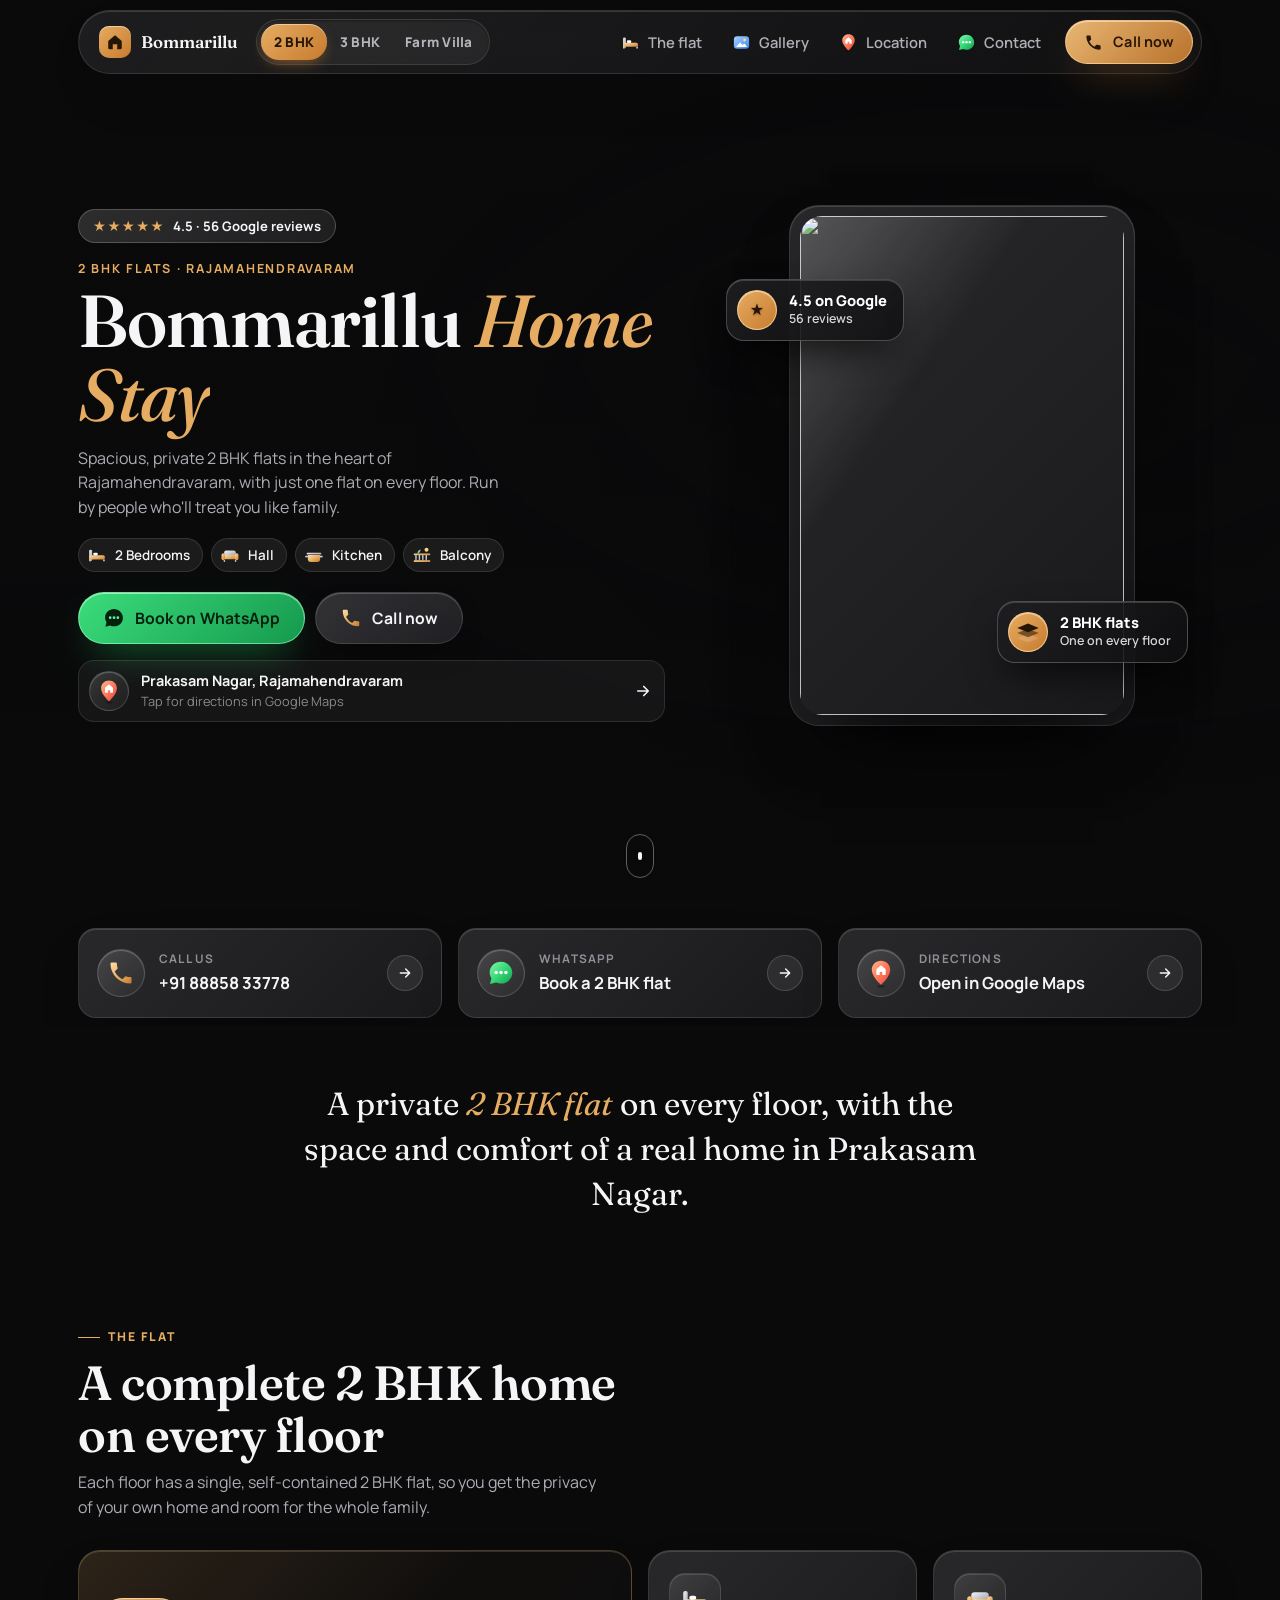
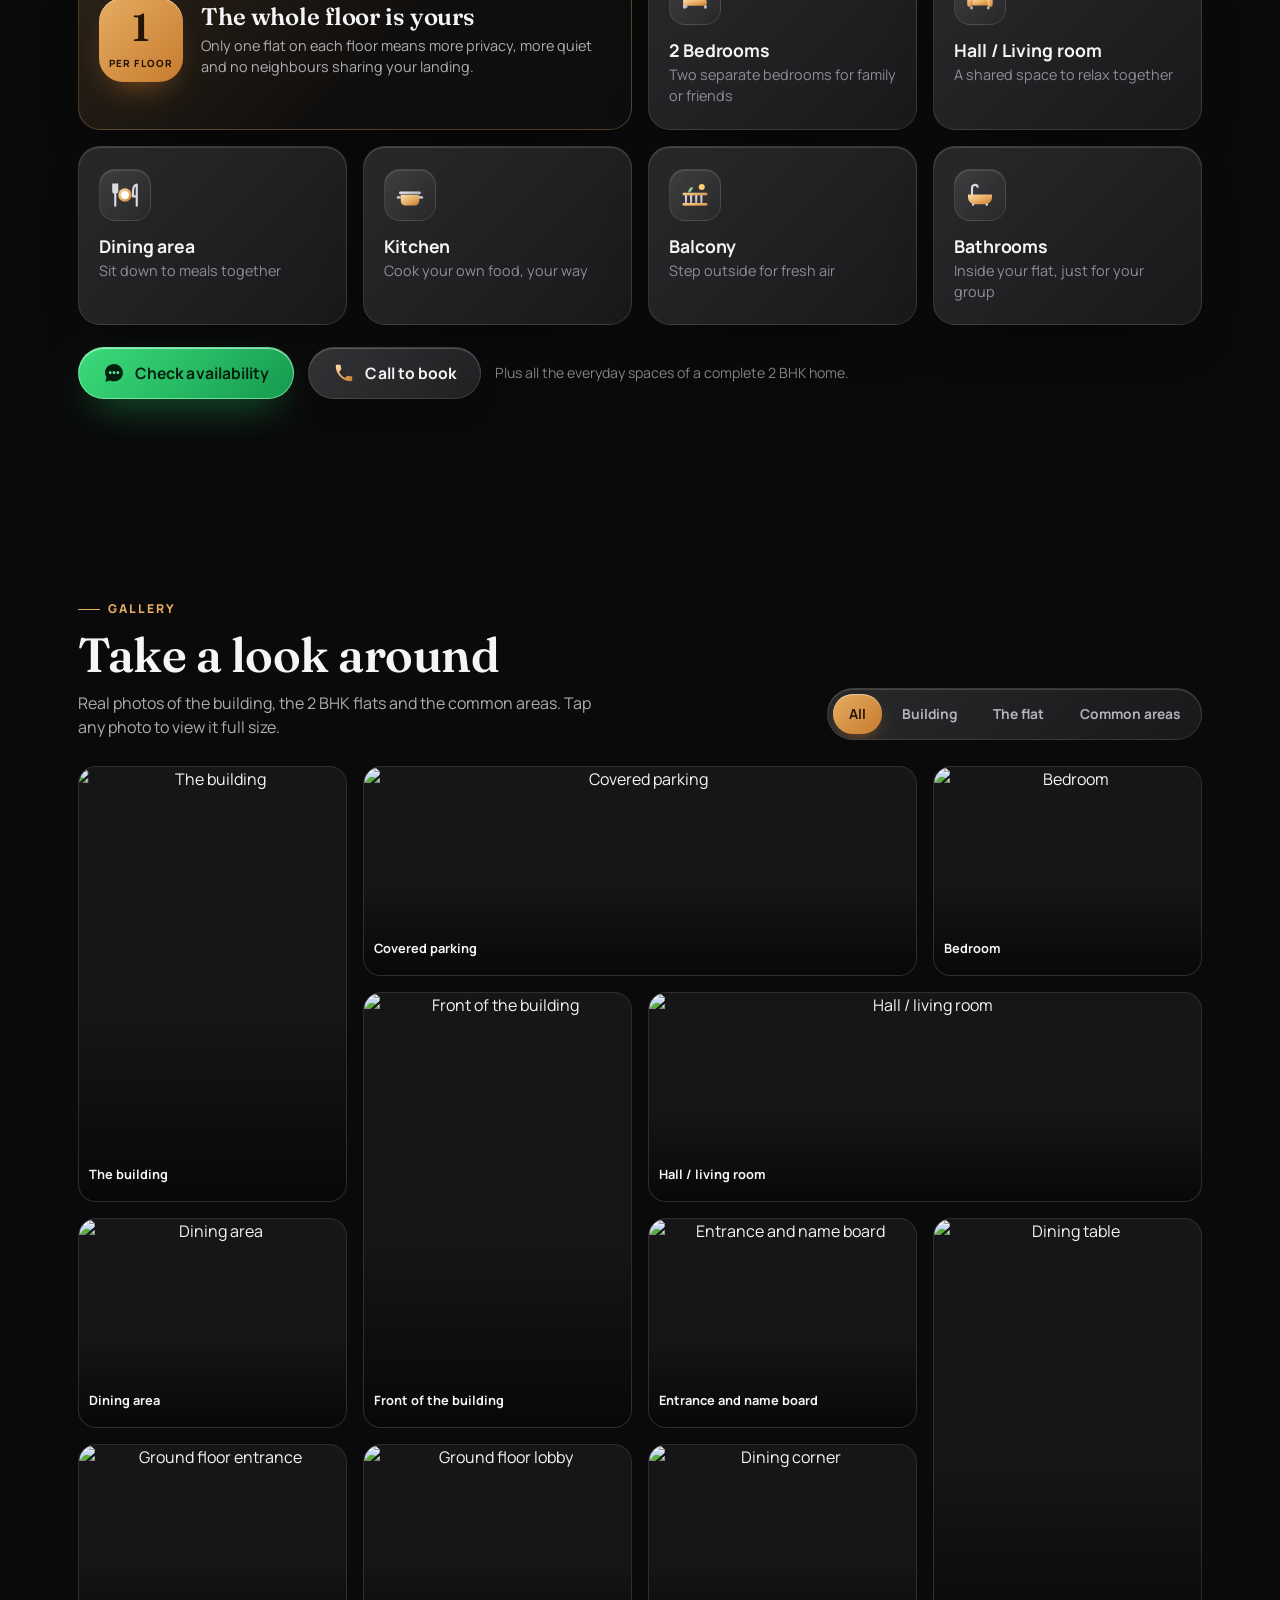
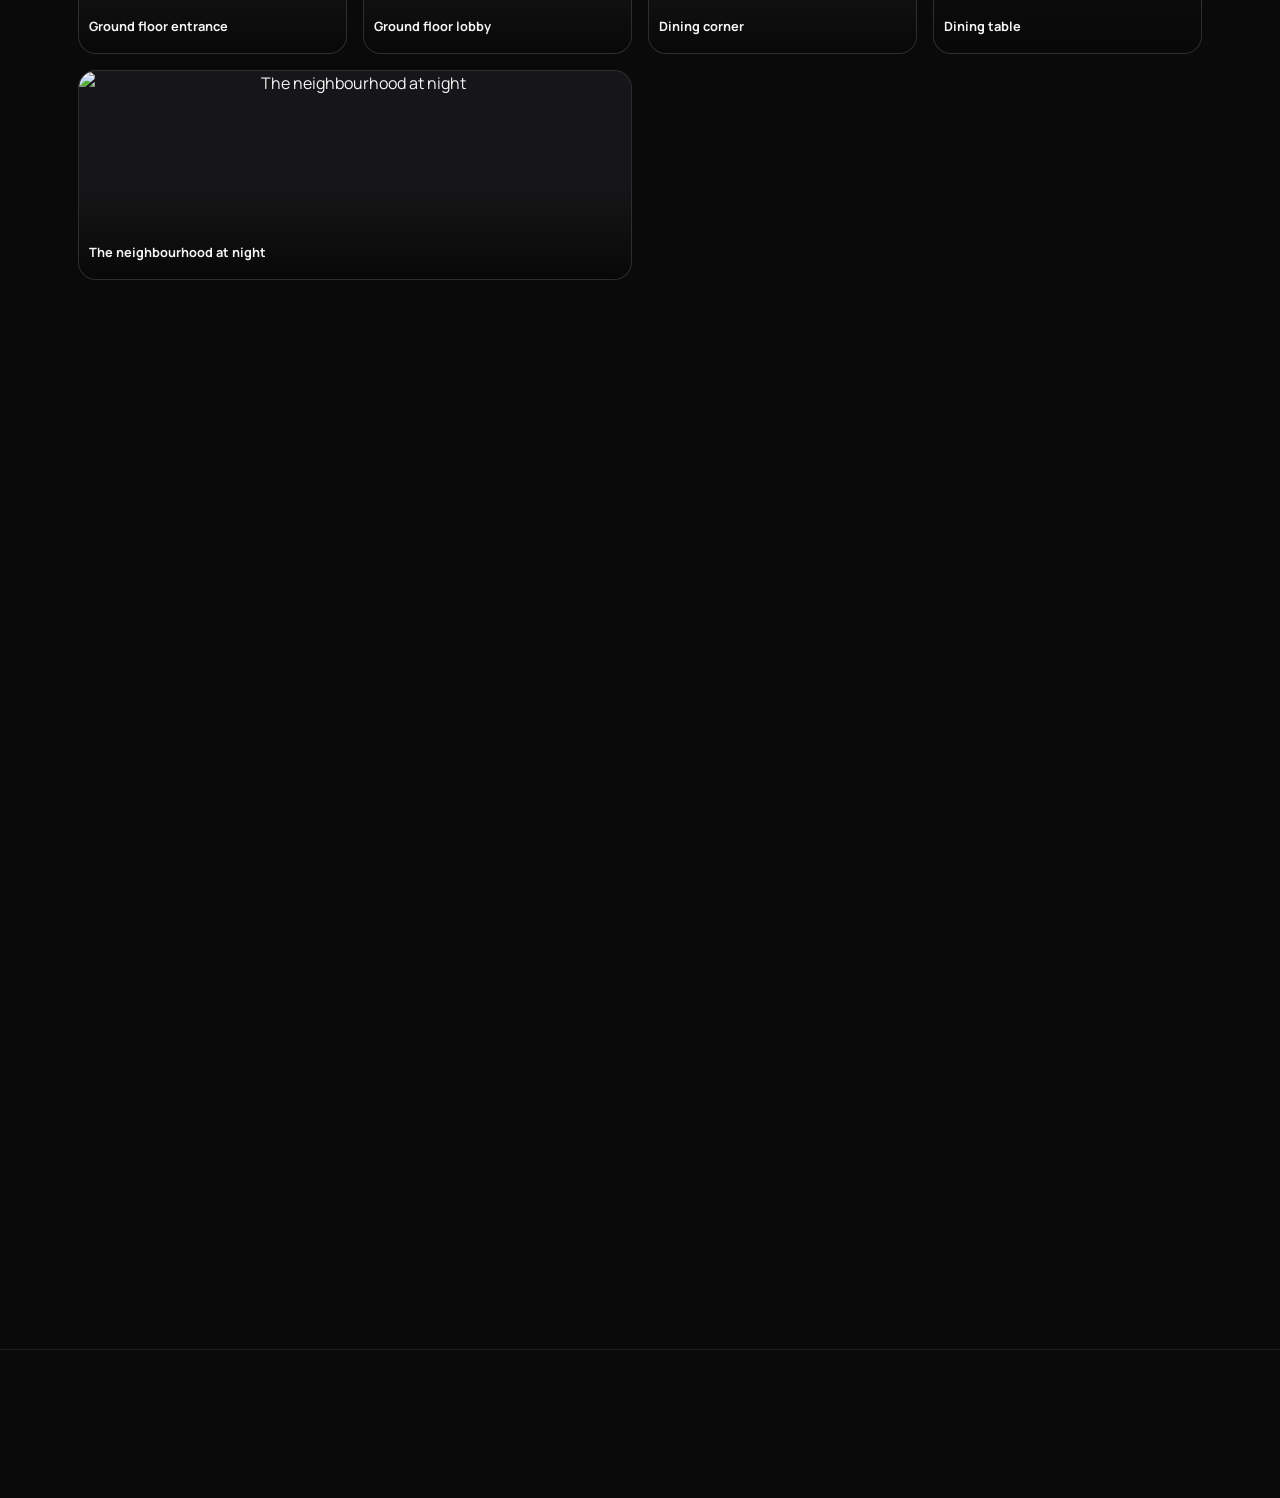
==== commit 1a437748: "Smooth out rendering and add livelier motion Backdrop blur ran on every button, card, chip and tile," ====
--- a/index.html
+++ b/index.html
@@ -57,6 +57,10 @@
     lift: '<svg viewBox="0 0 24 24" class="ai-spec ai-lift"><rect class="f2" x="4" y="2.4" width="16" height="19.2" rx="2.6"/><path class="f up" d="M12 5.6l3.2 3.6H8.8z"/><path class="f dn" d="M12 18.4l-3.2-3.6h6.4z"/><path class="ln" d="M12 10.6v2.8"/></svg>',
     shield: '<svg viewBox="0 0 24 24" class="ai-spec ai-shield"><path class="f" d="M12 2.4 4.4 5.3v5.9c0 4.7 3.2 8.8 7.6 10.4 4.4-1.6 7.6-5.7 7.6-10.4V5.3z"/><path class="ck" d="M8.4 12.2l2.5 2.5 4.8-5.1"/></svg>'
   };
+  // A cross-page transition the browser decides to skip (e.g. tab in the background) is not an error.
+  window.addEventListener('unhandledrejection', function(e){
+    if (e.reason && e.reason.name === 'AbortError' && /transition/i.test(e.reason.message || '')) e.preventDefault();
+  });
   ['pageswap', 'pagereveal'].forEach(function(type){
     window.addEventListener(type, function(e){
       var vt = e.viewTransition;
@@ -165,21 +169,21 @@
       radial-gradient(1000px 760px at -20% 40%, rgba(150,150,170,.09), transparent 62%),
       linear-gradient(180deg,var(--bg) 0%, var(--bg-2) 100%);
   }
-  .orb{position:absolute;border-radius:50%;opacity:.6;}
+  .orb{position:absolute;border-radius:50%;opacity:.6;will-change:transform;}
   .orb.a{width:46vmax;height:46vmax;left:-12vmax;top:55vh;background:radial-gradient(circle,rgba(160,160,180,.12),transparent 65%);animation:drift 22s ease-in-out infinite alternate;}
   .orb.b{width:38vmax;height:38vmax;right:-10vmax;top:120vh;background:radial-gradient(circle,rgba(230,172,98,.10),transparent 65%);animation:drift 28s ease-in-out infinite alternate-reverse;}
-  @keyframes drift{from{transform:translate3d(0,0,0) scale(1);}to{transform:translate3d(6vmax,-8vmax,0) scale(1.12);}}
+  @keyframes drift{from{transform:translate3d(0,0,0);}to{transform:translate3d(6vmax,-8vmax,0);}}
 
   /* ---------- Glass primitives ---------- */
+  /* Cards use a layered fill instead of backdrop blur: blur re-renders every frame and was the main source of lag. */
   .glass{
-    background:linear-gradient(135deg,var(--glass-1),var(--glass-2));
+    background:linear-gradient(135deg,var(--glass-1),var(--glass-2)), rgba(24,24,27,.82);
     border:1px solid var(--glass-line);
-    -webkit-backdrop-filter:blur(var(--blur)) saturate(150%);
-    backdrop-filter:blur(var(--blur)) saturate(150%);
     box-shadow:inset 0 1px 0 var(--glass-hi), 0 24px 60px -30px rgba(0,0,0,.75);
   }
-  @supports not ((backdrop-filter:blur(1px)) or (-webkit-backdrop-filter:blur(1px))){
-    .glass{background:rgba(28,28,30,.95);}
+  .nav-bar.glass{
+    background:linear-gradient(135deg,rgba(255,255,255,.08),rgba(255,255,255,.025)), rgba(14,14,16,.55);
+    -webkit-backdrop-filter:blur(12px);backdrop-filter:blur(12px);
   }
 
   /* ---------- Buttons ---------- */
@@ -189,9 +193,7 @@
     min-height:52px;padding:0 24px;border-radius:999px;
     font-weight:700;font-size:.98rem;letter-spacing:.005em;white-space:nowrap;
     cursor:pointer;border:1px solid var(--glass-line);
-    background:linear-gradient(135deg,rgba(255,255,255,.12),rgba(255,255,255,.04));
-    -webkit-backdrop-filter:blur(14px) saturate(160%);
-    backdrop-filter:blur(14px) saturate(160%);
+    background:linear-gradient(135deg,rgba(255,255,255,.12),rgba(255,255,255,.04)), rgba(28,28,31,.78);
     box-shadow:inset 0 1px 0 rgba(255,255,255,.2), 0 14px 34px -18px rgba(0,0,0,.9);
     transition:transform .2s var(--smooth), box-shadow .2s var(--smooth), background .2s var(--smooth), border-color .2s var(--smooth);
     -webkit-user-select:none;user-select:none;
@@ -346,10 +348,10 @@
   .nav-bar{
     display:flex;align-items:center;justify-content:space-between;gap:10px;
     height:60px;padding:0 8px 0 16px;border-radius:999px;
-    background:linear-gradient(135deg,rgba(255,255,255,.08),rgba(255,255,255,.025));
     transition:background .2s var(--smooth), box-shadow .2s var(--smooth);
-  }
-  .nav.scrolled .nav-bar{background:linear-gradient(135deg,rgba(24,24,26,.82),rgba(18,18,20,.7));}
+    transform:translateZ(0);
+  }
+  .nav.scrolled .nav-bar.glass{background:linear-gradient(135deg,rgba(255,255,255,.06),rgba(255,255,255,.02)), rgba(14,14,16,.82);}
   .brand{display:flex;align-items:center;gap:10px;font-family:var(--font-display);font-weight:600;font-size:1.06rem;white-space:nowrap;}
   .brand-mark{width:32px;height:32px;border-radius:10px;display:grid;place-items:center;background:linear-gradient(135deg,var(--brass),var(--brass-2));color:#241505;box-shadow:inset 0 1px 0 rgba(255,255,255,.5);}
   .nav-links{display:none;list-style:none;margin:0;padding:0;gap:2px;}
@@ -411,12 +413,12 @@
   ::view-transition-group(stay-pill){animation-duration:.2s;animation-timing-function:cubic-bezier(.2,.8,.2,1);}
 
   /* ---------- Drawer ---------- */
-  .scrim{position:fixed;inset:0;z-index:60;background:rgba(0,0,0,.6);opacity:0;pointer-events:none;transition:opacity .4s var(--ease);-webkit-backdrop-filter:blur(4px);backdrop-filter:blur(4px);}
+  .scrim{position:fixed;inset:0;z-index:60;background:rgba(0,0,0,.68);opacity:0;pointer-events:none;transition:opacity .25s var(--smooth);}
   .scrim.open{opacity:1;pointer-events:auto;}
   .drawer{
     position:fixed;z-index:70;left:10px;right:10px;top:calc(10px + var(--st));
     border-radius:var(--r-lg);padding:14px;
-    background:linear-gradient(160deg,rgba(40,40,44,.92),rgba(18,18,20,.92));
+    background:linear-gradient(160deg,rgba(40,40,44,.97),rgba(18,18,20,.97));
     transform:translateY(-16px) scale(.97);opacity:0;pointer-events:none;
     transition:transform .25s var(--smooth), opacity .35s var(--ease);
   }
@@ -443,6 +445,7 @@
     width:max(100cqw, calc(100cqh * var(--hero-w) / var(--hero-h)));
     transform:translate(-50%,-50%) scale(1.08);
     animation:heroZoom 16s var(--ease) forwards;
+    will-change:transform;
   }
   .hero-bg .shot img{object-position:var(--hero-pos);}
   @media (max-width:979px) and (orientation:portrait){
@@ -450,6 +453,8 @@
     .hero-bg .shot img{object-position:var(--hero-ppos);}
   }
   @keyframes heroZoom{to{transform:translate(-50%,-50%) scale(1);}}
+  .hero-bg .shot{translate:0 var(--py, 0px);}
+  .hero-card{will-change:transform,opacity;}
   .hero-veil{position:absolute;inset:0;z-index:-1;
     background:
       linear-gradient(180deg,rgba(10,10,11,.55) 0%,rgba(10,10,11,0) 22%,rgba(10,10,11,0) 38%,rgba(10,10,11,.8) 70%,var(--bg) 100%);
@@ -459,8 +464,7 @@
   .chip{
     display:inline-flex;align-items:center;gap:8px;min-height:34px;padding:0 14px;border-radius:999px;
     font-size:.82rem;font-weight:700;color:var(--ink);
-    background:rgba(255,255,255,.1);border:1px solid rgba(255,255,255,.2);
-    -webkit-backdrop-filter:blur(10px);backdrop-filter:blur(10px);
+    background:linear-gradient(135deg,rgba(255,255,255,.12),rgba(255,255,255,.06)), rgba(20,20,22,.7);border:1px solid rgba(255,255,255,.2);
     transition:background .2s var(--smooth), transform .25s var(--smooth);
   }
   a.chip:hover{background:rgba(255,255,255,.18);transform:translateY(-2px);}
@@ -470,7 +474,11 @@
     margin:0;font-family:var(--font-display);font-weight:600;
     font-size:clamp(2.35rem, 10vw, 4.6rem);line-height:1;letter-spacing:-.015em;
   }
-  .hero h1 em{font-style:italic;font-weight:500;color:var(--brass);}
+  .hero h1 em{font-style:italic;font-weight:500;color:var(--brass);
+    background:linear-gradient(110deg,var(--brass) 0%,var(--brass) 40%,#FFF1D6 50%,var(--brass) 60%,var(--brass) 100%);
+    background-size:250% 100%;-webkit-background-clip:text;background-clip:text;-webkit-text-fill-color:transparent;
+    animation:shine 7s linear 1.4s infinite;}
+  @keyframes shine{0%{background-position:120% 0}18%{background-position:-120% 0}100%{background-position:-120% 0}}
   .lede{margin:14px 0 0;color:var(--muted);font-size:1rem;max-width:44ch;}
   .hero-actions{display:grid;grid-template-columns:1fr 1fr;gap:10px;margin-top:20px;}
   .hero-actions .btn{padding:0 12px;}
@@ -503,7 +511,7 @@
   }
   @media (min-width:980px){
     .hero{align-items:center;}
-    .hero-bg .shot img{filter:blur(28px) saturate(110%) brightness(.55);}
+    .hero-bg .shot img{filter:brightness(.55);}
     .hero-bg .shot{transform:translate(-50%,-50%) scale(1.2);animation:none;}
     .hero-veil{background:
       radial-gradient(900px 600px at 78% 50%, rgba(10,10,11,.2), rgba(10,10,11,.78) 70%),
@@ -513,7 +521,7 @@
     .hero-visual{display:block;position:relative;justify-self:center;perspective:1200px;}
     .frame{
       position:relative;width:clamp(300px,27vw,390px);border-radius:30px;padding:10px;
-      transform-style:preserve-3d;transition:transform .6s var(--ease);
+      transform-style:preserve-3d;will-change:transform;
     }
     .frame .shot{border-radius:22px;box-shadow:0 40px 80px -30px rgba(0,0,0,.9);aspect-ratio:var(--frame-w) / var(--frame-h);}
     .frame .shot img{object-position:var(--frame-pos);}
@@ -531,7 +539,7 @@
     .float-chip .badge::after{display:none;}
     .float-chip .badge .stars{color:#241505 !important;}
     .float-chip .badge bm-icon{--ic-fill:#241505;--ic-fill2:rgba(36,21,5,.55);}
-    .float-chip.one{left:-64px;top:14%;animation:bob 6s ease-in-out infinite;}
+    .float-chip.one{left:-64px;top:var(--chip1-top,14%);animation:bob 6s ease-in-out infinite;}
     .float-chip.two{right:-54px;bottom:12%;animation:bob 7s ease-in-out -2s infinite;}
     @keyframes bob{0%,100%{translate:0 0;}50%{translate:0 -10px;}}
     .scroll-cue{display:grid;place-items:center;position:absolute;left:50%;bottom:22px;translate:-50% 0;width:28px;height:44px;border-radius:999px;border:1.5px solid rgba(255,255,255,.35);}
@@ -551,7 +559,7 @@
   .tile{
     position:relative;isolation:isolate;overflow:hidden;
     display:flex;align-items:center;gap:14px;padding:16px 16px 16px 14px;border-radius:var(--r-md);
-    transition:transform .25s var(--smooth), border-color .2s var(--smooth), box-shadow .2s var(--smooth);
+    transition:transform .25s var(--smooth), border-color .2s var(--smooth), box-shadow .2s var(--smooth), opacity .9s var(--ease);
   }
   .tile::before{
     content:"";position:absolute;inset:0;z-index:-1;pointer-events:none;
@@ -571,6 +579,7 @@
   @media (min-width:760px){ .tiles{grid-template-columns:repeat(3,1fr);gap:16px;} .tile{padding:20px 18px;} }
 
   /* ---------- Sections ---------- */
+  .section,.quick,.welcome,footer{content-visibility:auto;contain-intrinsic-size:auto 700px;}
   .section{padding:64px 0;}
   @media (min-width:760px){.section{padding:96px 0;}}
   .kicker{display:inline-flex;align-items:center;gap:8px;font-size:.76rem;font-weight:800;letter-spacing:.16em;text-transform:uppercase;color:var(--brass);}
@@ -655,18 +664,20 @@
     transition:transform .25s var(--smooth), opacity .45s var(--ease), box-shadow .2s var(--smooth);
   }
   .g.tall{grid-row:span 2;}
+  @media (max-width:899px){.g.mtall{grid-row:span 2;}}
   @media (min-width:900px){.g.wide{grid-column:span 2;}}
-  .g img{width:100%;height:100%;object-fit:cover;transition:transform 1.1s var(--ease), filter .6s var(--ease);}
+  .g img{width:100%;height:100%;object-fit:cover;transition:transform .55s var(--smooth);}
   .g.has-crop{container-type:size;}
   .gcrop{position:absolute;left:50%;top:50%;overflow:hidden;aspect-ratio:var(--crop-ar);width:100%;width:max(100cqw, calc(100cqh * 1170 / 1804));transform:translate(-50%,-50%);}
   .gcrop img{object-position:var(--crop-pos);}
   .g::after{content:"";position:absolute;inset:0;background:linear-gradient(180deg,transparent 55%,rgba(0,0,0,.72));opacity:.9;transition:opacity .4s;}
-  .g .cap{position:absolute;z-index:1;left:10px;right:10px;bottom:10px;display:flex;align-items:center;justify-content:space-between;gap:8px;text-align:left;}
+  .g .cap{position:absolute;z-index:1;left:10px;right:10px;bottom:10px;display:flex;align-items:center;justify-content:space-between;gap:8px;text-align:left;transition:transform .35s var(--smooth);}
+  @media (hover:hover){.g:hover .cap{transform:translateY(-4px);}}
   .g .cap span{font-size:.8rem;font-weight:700;line-height:1.25;}
   .g .zoom{width:34px;height:34px;border-radius:50%;display:grid;place-items:center;flex:none;background:rgba(30,30,32,.6);border:1px solid rgba(255,255,255,.22);opacity:0;transform:scale(.6);transition:opacity .35s, transform .25s var(--smooth);}
   .g:active{transform:scale(.97);}
   @media (hover:hover){
-    .g:hover img{transform:scale(1.08);}
+    .g:hover img{transform:scale(1.06);}
     .g:hover .zoom{opacity:1;transform:none;}
     .g:hover{box-shadow:0 30px 60px -30px rgba(0,0,0,.9);}
   }
@@ -677,13 +688,13 @@
 
   /* ---------- Lightbox ---------- */
   .lb{position:fixed;inset:0;z-index:100;display:flex;align-items:center;justify-content:center;padding:calc(64px + var(--st)) 12px calc(96px + var(--sb));
-    background:rgba(0,0,0,.86);-webkit-backdrop-filter:blur(18px);backdrop-filter:blur(18px);
+    background:rgba(0,0,0,.94);
     opacity:0;visibility:hidden;transition:opacity .35s var(--ease), visibility 0s linear .35s;}
   .lb.open{opacity:1;visibility:visible;transition:opacity .35s var(--ease);}
   .lb-img{max-width:100%;max-height:100%;border-radius:16px;box-shadow:0 40px 90px -30px rgba(0,0,0,.9);transform:scale(.94);opacity:0;transition:transform .25s var(--smooth), opacity .35s var(--ease);object-fit:cover;}
   .lb.open .lb-img.ready{transform:none;opacity:1;}
   .lb-btn{position:absolute;width:48px;height:48px;border-radius:50%;display:grid;place-items:center;cursor:pointer;
-    background:rgba(255,255,255,.1);border:1px solid rgba(255,255,255,.22);-webkit-backdrop-filter:blur(12px);backdrop-filter:blur(12px);
+    background:rgba(40,40,44,.85);border:1px solid rgba(255,255,255,.22);
     transition:background .2s var(--smooth), transform .25s var(--smooth);}
   .lb-btn:hover{background:rgba(255,255,255,.2);}
   .lb-btn:active{transform:scale(.9);}
@@ -773,6 +784,11 @@
   .js .reveal{opacity:0;transform:translateY(28px);transition:opacity .9s var(--ease), transform .9s var(--ease);}
   .js .reveal.in{opacity:1;transform:none;}
   .js .reveal.r2{transition-delay:.08s}.js .reveal.r3{transition-delay:.16s}
+  .js .reveal[style*="--rd"]{transition-delay:var(--rd);}
+  .js .grid .g{opacity:0;transform:translateY(22px) scale(.97);}
+  .js .grid.in .g{animation:gIn .55s var(--smooth) both;animation-delay:var(--d,0s);}
+  @keyframes gIn{to{opacity:1;transform:none;}}
+  .grid.in .g.pop{animation:pop .25s var(--smooth) both;}
 
   @media (prefers-reduced-motion:reduce){
     @view-transition{navigation:none;}
@@ -857,7 +873,7 @@
 <!-- Hero -->
 <section class="hero" id="top">
   <div class="hero-bg" aria-hidden="true">
-    <div class="shot"><img src="https://lh3.googleusercontent.com/gps-cs-s/AHRPTWmWMTjm8JNFPq2yLRM5wP0aErIjrdyj9WvWMn51VsjgWgwAxva9FJcBOc-uVYuF1A89dGTOjmok7-C4MGBkpp6xCLuRctvMToYjx3orNrPiF176BfdInpIORrs8v_44_fx4B666WQ=w900-h1950-k-no-rj-l78" alt="" width="900" height="1948" fetchpriority="high" decoding="async"></div>
+    <div class="shot"><picture><source media="(min-width: 980px)" srcset="https://lh3.googleusercontent.com/gps-cs-s/AHRPTWmWMTjm8JNFPq2yLRM5wP0aErIjrdyj9WvWMn51VsjgWgwAxva9FJcBOc-uVYuF1A89dGTOjmok7-C4MGBkpp6xCLuRctvMToYjx3orNrPiF176BfdInpIORrs8v_44_fx4B666WQ=w64-h64-k-no-rj"><img src="https://lh3.googleusercontent.com/gps-cs-s/AHRPTWmWMTjm8JNFPq2yLRM5wP0aErIjrdyj9WvWMn51VsjgWgwAxva9FJcBOc-uVYuF1A89dGTOjmok7-C4MGBkpp6xCLuRctvMToYjx3orNrPiF176BfdInpIORrs8v_44_fx4B666WQ=w900-h1950-k-no-rj-l78" alt="" width="900" height="1948" fetchpriority="high" decoding="async"></picture></div>
   </div>
   <div class="hero-veil"></div>
 
@@ -953,7 +969,7 @@
         <span class="ic"><bm-icon name="bed"></bm-icon></span>
         <div><h3>2 Bedrooms</h3><p>Two separate bedrooms for family or friends</p></div>
       </article>
-      <article class="spec glass reveal r2">
+      <article class="spec glass reveal">
         <span class="ic"><bm-icon name="sofa"></bm-icon></span>
         <div><h3>Hall / Living room</h3><p>A shared space to relax together</p></div>
       </article>
@@ -961,11 +977,11 @@
         <span class="ic"><bm-icon name="dine"></bm-icon></span>
         <div><h3>Dining area</h3><p>Sit down to meals together</p></div>
       </article>
-      <article class="spec glass reveal r2">
+      <article class="spec glass reveal">
         <span class="ic"><bm-icon name="kitchen"></bm-icon></span>
         <div><h3>Kitchen</h3><p>Cook your own food, your way</p></div>
       </article>
-      <article class="spec glass reveal r3">
+      <article class="spec glass reveal">
         <span class="ic"><bm-icon name="balcony"></bm-icon></span>
         <div><h3>Balcony</h3><p>Step outside for fresh air</p></div>
       </article>
@@ -1102,7 +1118,10 @@
   var CAT = {"building": "Building", "flat": "Inside the 2 BHK flat", "common": "Common areas"};
   var PHOTOS = [{"src": "https://lh3.googleusercontent.com/gps-cs-s/AHRPTWmWMTjm8JNFPq2yLRM5wP0aErIjrdyj9WvWMn51VsjgWgwAxva9FJcBOc-uVYuF1A89dGTOjmok7-C4MGBkpp6xCLuRctvMToYjx3orNrPiF176BfdInpIORrs8v_44_fx4B666WQ", "g": 1, "cat": "building", "cap": "The building", "size": "tall", "crop": [1170, 1804, "50% 66.8%"]}, {"src": "https://lh3.googleusercontent.com/grass-cs/ACvplmOQBCQZ230xpTnVsGB4EcDkb2M_TKcpb5k0bu9pK6K3LJdE6gOCD5oHNotQMbc9YJ_1tFUQdwVceQIrlR5kg88RtxpPwJM83bw7JZ7vVMrWfUOtT9tPmKDPoLsjaQ74NYS-1CXT", "g": 0, "cat": "common", "cap": "Covered parking", "size": "wide"}, {"src": "https://lh3.googleusercontent.com/grass-cs/ACvplmMkdkMZjGSXW36U6st9_DHI2jAysGPQjkWg8JtTBQ6BmOsJ4JXdZO1dPXD4a6y4EjwgmH7IKcUnNtedN1A59GzMAz4p8DbntjMliI3FVstWrHqshNUgvMk8Pz-INACLpLPi2LJr", "g": 0, "cat": "flat", "cap": "Bedroom"}, {"src": "https://lh3.googleusercontent.com/gps-cs-s/AHRPTWmOFOROJE4DiIV1Jl8VpAI-bJ87wo9bK-npPW0h9MwpGkiam_Lz9OpnTGj1CP4UDiBsIvX8dWCmKT03YYgNT95jLMpa502q6AzEHIL9TrG47TO24RruIr5QHxUY3uDpfmL-jLfc", "g": 1, "cat": "building", "cap": "Front of the building", "size": "tall"}, {"src": "https://lh3.googleusercontent.com/grass-cs/ACvplmN15HNnCUnNbaCt-9Dea1bnAPLdrhzb2zHmDPROmt_ycQWhzCMNvJq5s8cDRyxEEAY33KSdwAz0_A4scH4QCMAZR41W6VjYY_UmeGlt85eBWXZa6RYROmGYErKHR47ELeiEHqSP", "g": 0, "cat": "flat", "cap": "Hall / living room", "size": "wide"}, {"src": "https://lh3.googleusercontent.com/grass-cs/ACvplmOD00zSleczeF05rLpAMjQmo0k_wfHv0ds-mGNPgNbCJFdBMZQvL5LQwegDx8GybHdR3XU615oOp_EmKtACt_tZE3bppUE_U170-HWJcvnsohZAUg-MGgGdWMoJ4lE63pyfXVmW", "g": 0, "cat": "flat", "cap": "Dining area"}, {"src": "https://lh3.googleusercontent.com/gps-cs-s/AHRPTWnPY82S28Fo2_CTYWi8vroJPX5OlqjB9uhk4hmRBK7muKKYqhRDttvu-RcXZSrxqUWkm-QTip1T_wpmaS6VwNXyo1gK56EbM3qnorxWPqwtV-eZOYtGcrFNT6Su32uoseptiFEg", "g": 1, "cat": "building", "cap": "Entrance and name board"}, {"src": "https://lh3.googleusercontent.com/gps-cs-s/AHRPTWnSoOl68Pu3h-H96yFPQKF08R1y3YH9TPUw17Tb1iGPNS0P9gbDX7C7wisNMK7bs6IKGmFQmCqA-RN3OBTbZGqRxyUUZiQvH0FEJo9HI56MIlft8we7BJ04PWv2dKnPclz2AfHHIi4g_iKe", "g": 1, "cat": "flat", "cap": "Dining table", "size": "tall"}, {"src": "https://lh3.googleusercontent.com/gps-cs-s/AHRPTWkbBHWtZbDfFma0ARh1PB8-uZGm36MLmpsMytfY2P0cWon7rSOra8ph20xBjmwS3rNhbYEdKh4uBo-HH_sflfamVh__wNJ8y_lItjv5MUHYCjV-WTTRaWL-cVd-QIQilfq1P8g", "g": 1, "cat": "common", "cap": "Ground floor entrance"}, {"src": "https://lh3.googleusercontent.com/grass-cs/ACvplmOxkTFk9gnCGUPwKtrIavGDGHiO5x7CjBqxpetbhYzsNhYd8dgd6rZM5gYyccwz5ykaLdYnhYa-Dm1ZSzmZoOWjytEtWcd6A1TF2IDZ8isOAEFKFcnIwcsk0xw6xlrH87J0wfWI", "g": 0, "cat": "common", "cap": "Ground floor lobby"}, {"src": "https://lh3.googleusercontent.com/gps-cs-s/AHRPTWl5G2OQ3akjwKx_NaNctvOIwRb_lVqB26bKMz6P8KlpJKMcjI_oceJI-F1FL26pYlaZ3TanRH7qXmLp3G49GM_iQ6OiO5wkSKt7MiZkYbAEf-wSnKiLAVjgrC9G-Xh1CKbs8OxG9A", "g": 1, "cat": "building", "cap": "The neighbourhood at night", "size": "wide"}, {"src": "https://lh3.googleusercontent.com/grass-cs/ACvplmOPcP2XjaRmXuE5TmTXjCg1F6DLHWAE7rK_Kjer96LuVAIeqalSQik8IcMga2iwgWOVo3XVdyRz3RAtVrYyvfB6GzozhQFr44Ez6-NU2H_oLQmNdfATwiaVJu9-z-oWjpFU_Osx", "g": 0, "cat": "flat", "cap": "Dining corner"}];
 
-  function url(p, w, h){ return p.src + '=w' + w + '-h' + h + (p.g ? '-k-no-rj-l80' : '-no'); }
+  function url(p, w, h){
+    if (p.local) return (w > 900 || h > 900) ? p.src : (p.thumb || p.src);
+    return p.src + '=w' + w + '-h' + h + (p.g ? '-k-no-rj-l80' : '-no');
+  }
 
   /* Ripple */
   document.addEventListener('pointerdown', function(e){
@@ -1122,9 +1141,16 @@
   var fab = document.getElementById('fab');
   var ticking = false;
   var tipShown = false;
+  var heroBg = document.querySelector('.hero-bg .shot');
+  var heroCard = document.querySelector('.hero-card');
   function onScroll(){
     var y = window.scrollY;
     nav.classList.toggle('scrolled', y > 40);
+    if(!reduce && y < window.innerHeight){
+      heroBg.style.setProperty('--py', (y * .28).toFixed(1) + 'px');
+      heroCard.style.transform = 'translateY(' + (y * .12).toFixed(1) + 'px)';
+      heroCard.style.opacity = Math.max(0, 1 - y / (window.innerHeight * .85)).toFixed(3);
+    }
     var showFab = y > window.innerHeight * 0.55;
     fab.classList.toggle('show', showFab);
     if (showFab && !tipShown) {
@@ -1186,7 +1212,8 @@
     b.setAttribute('aria-label', 'View photo: ' + p.cap);
     var tall = /\btall\b/.test(p.size || '');
     var tw = p.tw || (p.crop ? 700 : (tall ? 600 : 800)), th = p.th || (p.crop ? 1520 : (tall ? 900 : 600));
-    var img = '<img loading="lazy" decoding="async" alt="' + p.cap + '" src="' + url(p, tw, th) + '"' + (p.pos ? ' style="object-position:' + p.pos + '"' : '') + '>';
+    var srcset = (p.local && p.thumb) ? ' srcset="' + p.thumb + ' 800w, ' + p.src + ' ' + (p.w || 1440) + 'w" sizes="(min-width: 900px) 560px, 50vw"' : '';
+    var img = '<img loading="lazy" decoding="async" alt="' + p.cap + '" src="' + url(p, tw, th) + '"' + srcset + (p.pos ? ' style="object-position:' + p.pos + '"' : '') + '>';
     if(p.crop){ b.className += ' has-crop'; img = '<span class="gcrop">' + img + '</span>'; }
     b.innerHTML = img + '<span class="cap"><span>' + p.cap + '</span><span class="zoom" aria-hidden="true"><svg width="15" height="15"><use href="#i-expand"/></svg></span></span>';
     grid.appendChild(b);
@@ -1324,22 +1351,56 @@
   var tilt = document.getElementById('tilt');
   if(tilt && finePointer && !reduce){
     var hero = document.getElementById('top');
+    var tx = 0, ty = 0, cx = 0, cy = 0, tiltRaf = 0;
+    function tiltStep(){
+      cx += (tx - cx) * .12; cy += (ty - cy) * .12;
+      tilt.style.transform = 'rotateY(' + cx.toFixed(2) + 'deg) rotateX(' + cy.toFixed(2) + 'deg)';
+      if(Math.abs(tx - cx) > .02 || Math.abs(ty - cy) > .02) tiltRaf = requestAnimationFrame(tiltStep); else tiltRaf = 0;
+    }
+    function tiltTo(x, y){ tx = x; ty = y; if(!tiltRaf) tiltRaf = requestAnimationFrame(tiltStep); }
     hero.addEventListener('pointermove', function(e){
       var r = hero.getBoundingClientRect();
-      var x = (e.clientX - r.left) / r.width - .5;
-      var y = (e.clientY - r.top) / r.height - .5;
-      tilt.style.transform = 'rotateY(' + (x * 12) + 'deg) rotateX(' + (-y * 10) + 'deg)';
+      tiltTo(((e.clientX - r.left) / r.width - .5) * 14, -((e.clientY - r.top) / r.height - .5) * 12);
     });
-    hero.addEventListener('pointerleave', function(){ tilt.style.transform = ''; });
+    hero.addEventListener('pointerleave', function(){ tiltTo(0, 0); });
   }
 
   /* Reveal on scroll */
-  var reveals = document.querySelectorAll('.reveal');
+  document.querySelectorAll('.flat-grid, .tiles').forEach(function(group){
+    group.querySelectorAll('.reveal').forEach(function(el, i){ el.style.setProperty('--rd', (i * 70) + 'ms'); });
+  });
+  grid.querySelectorAll('.g').forEach(function(el, i){ el.style.setProperty('--d', (i * 55) + 'ms'); });
+  function countUp(el){
+    var raw = el.textContent.trim(), num = parseFloat(raw);
+    if(isNaN(num)) return;
+    var dec = (raw.split('.')[1] || '').length, t0 = performance.now(), dur = 900;
+    (function tick(t){
+      var k = Math.min(1, (t - t0) / dur); k = 1 - Math.pow(1 - k, 3);
+      el.textContent = (num * k).toFixed(dec);
+      if(k < 1) requestAnimationFrame(tick); else el.textContent = raw;
+    })(t0);
+    setTimeout(function(){ el.textContent = raw; }, dur + 100);
+  }
+  var reveals = Array.prototype.slice.call(document.querySelectorAll('.reveal, .grid'));
+  function revealNow(el){
+    if(el.classList.contains('in')) return;
+    el.classList.add('in');
+    var stat = el.querySelector('.stat b'); if(stat && !reduce) countUp(stat);
+  }
   if('IntersectionObserver' in window && !reduce){
     var io = new IntersectionObserver(function(entries){
-      entries.forEach(function(en){ if(en.isIntersecting){ en.target.classList.add('in'); io.unobserve(en.target); } });
+      entries.forEach(function(en){ if(en.isIntersecting){ revealNow(en.target); io.unobserve(en.target); } });
     }, {rootMargin:'0px 0px -8% 0px', threshold:.08});
     reveals.forEach(function(el){ io.observe(el); });
+    // Safety net: anything already on screen after a scroll is revealed even if the observer is late.
+    window.addEventListener('scroll', function(){
+      var vh = window.innerHeight;
+      reveals = reveals.filter(function(el){
+        if(el.classList.contains('in')) return false;
+        if(el.getBoundingClientRect().top < vh * .92){ revealNow(el); io.unobserve(el); return false; }
+        return true;
+      });
+    }, {passive:true});
   } else {
     reveals.forEach(function(el){ el.classList.add('in'); });
   }
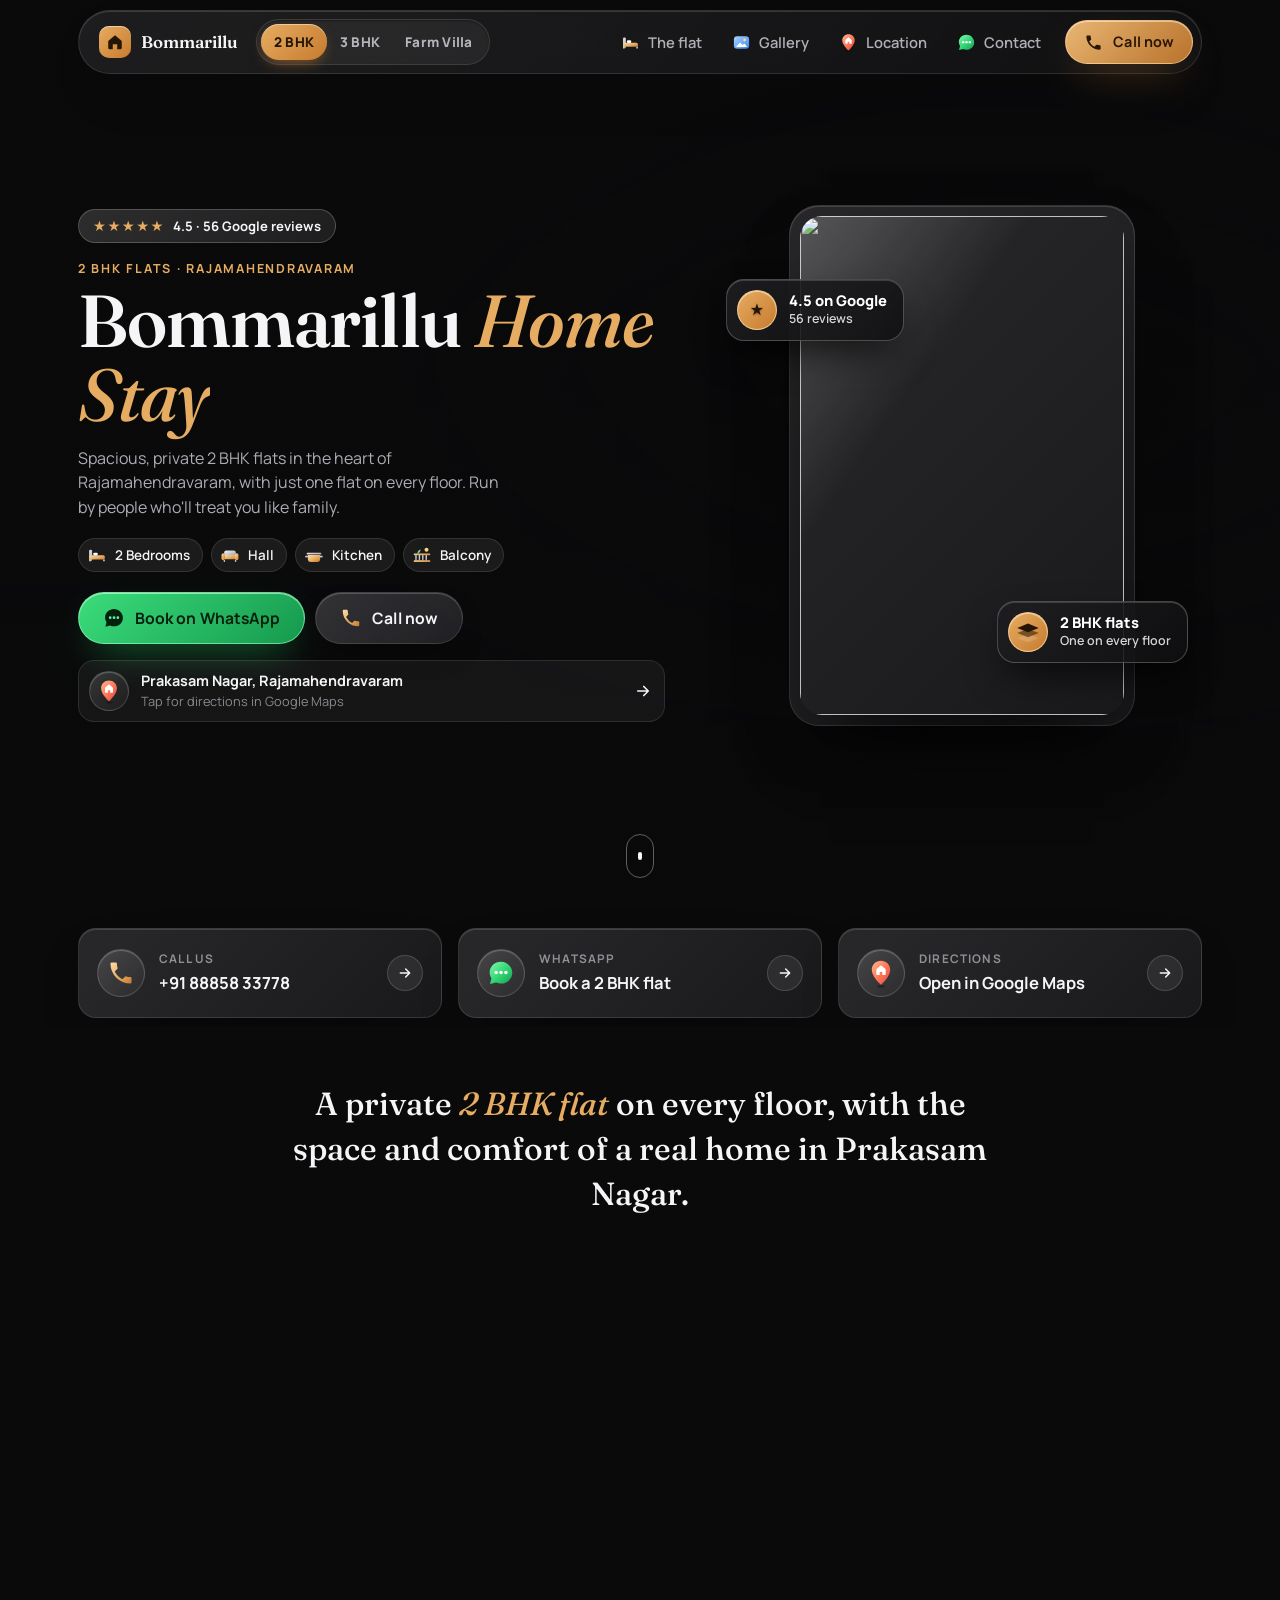
==== commit 6e9c10d9: "Remove switch flicker, night hero on mobile, faster loads Fonts are now self-hosted, preloaded and f" ====
--- a/index.html
+++ b/index.html
@@ -24,9 +24,9 @@
 <script type="speculationrules">
 {"prerender": [{"source": "list", "urls": ["3bhk/", "farm-villa/"], "eagerness": "moderate"}]}
 </script>
-<link rel="preconnect" href="https://fonts.googleapis.com">
-<link rel="preconnect" href="https://fonts.gstatic.com" crossorigin>
-<link href="https://fonts.googleapis.com/css2?family=Fraunces:ital,opsz,wght@0,9..144,500;0,9..144,600;1,9..144,500&family=Manrope:wght@400;500;600;700;800&display=swap" rel="stylesheet">
+<link rel="preload" as="font" type="font/woff2" href="assets/fonts/manrope.woff2" crossorigin>
+<link rel="preload" as="font" type="font/woff2" href="assets/fonts/fraunces.woff2" crossorigin>
+<link rel="preload" as="font" type="font/woff2" href="assets/fonts/fraunces-italic.woff2" crossorigin>
 <script>
 document.documentElement.classList.add('js');
 (function(){
@@ -110,6 +110,9 @@
 }
 </script>
 <style>
+  @font-face{font-family:'Manrope';font-style:normal;font-weight:400 800;font-display:optional;src:url(assets/fonts/manrope.woff2) format('woff2');}
+  @font-face{font-family:'Fraunces';font-style:normal;font-weight:500 600;font-display:optional;src:url(assets/fonts/fraunces.woff2) format('woff2');}
+  @font-face{font-family:'Fraunces';font-style:italic;font-weight:500;font-display:optional;src:url(assets/fonts/fraunces-italic.woff2) format('woff2');}
   :root{
     --bg:#0A0A0B;
     --bg-2:#0E0E10;
@@ -451,6 +454,9 @@
   @media (max-width:979px) and (orientation:portrait){
     .hero-bg .shot{aspect-ratio:var(--hero-pw) / var(--hero-ph);width:max(100cqw, calc(100cqh * var(--hero-pw) / var(--hero-ph)));}
     .hero-bg .shot img{object-position:var(--hero-ppos);}
+    .hero-bg.top-fit .shot{top:0;width:100cqw;transform:translate(-50%,0) scale(1.06);animation:heroZoomTop 16s var(--ease) forwards;
+      -webkit-mask-image:linear-gradient(#000 62%,transparent 100%);mask-image:linear-gradient(#000 62%,transparent 100%);}
+    @keyframes heroZoomTop{to{transform:translate(-50%,0) scale(1);}}
   }
   @keyframes heroZoom{to{transform:translate(-50%,-50%) scale(1);}}
   .hero-bg .shot{translate:0 var(--py, 0px);}
@@ -552,6 +558,8 @@
   .d1{animation-delay:.1s}.d2{animation-delay:.2s}.d3{animation-delay:.3s}.d4{animation-delay:.42s}.d5{animation-delay:.54s}.d6{animation-delay:.66s}
   @keyframes rise{to{opacity:1;transform:none;}}
   .switched .rise{animation:none;opacity:1;transform:none;}
+  .switched .reveal{opacity:1 !important;transform:none !important;transition:none !important;}
+  .switched .grid .g{opacity:1 !important;transform:none !important;animation:none !important;}
 
   /* ---------- Quick action tiles ---------- */
   .quick{position:relative;z-index:2;padding:28px 0 8px;}
@@ -1073,7 +1081,7 @@
       </div>
 
       <div class="map glass reveal r2">
-        <iframe src="https://www.google.com/maps?q=17.011994,81.7957109&amp;z=17&amp;output=embed" loading="lazy" title="Map showing Bommarillu Home Stay" referrerpolicy="no-referrer-when-downgrade" allowfullscreen></iframe>
+        <iframe data-src="https://www.google.com/maps?q=17.011994,81.7957109&amp;z=17&amp;output=embed" loading="lazy" title="Map showing Bommarillu Home Stay" referrerpolicy="no-referrer-when-downgrade" allowfullscreen></iframe>
         <a class="btn btn-sm" href="https://www.google.com/maps/place/BOMMARILLU+HOME+STAY/@17.0119429,81.7932099,17z/data=!4m6!3m5!1s0x3a37a34ad8bc8c2d:0x29eae7fe3744b1fa!8m2!3d17.011994!4d81.7957109!16s%2Fg%2F11ltjmh80h" target="_blank" rel="noopener" style="background:linear-gradient(135deg,rgba(24,24,26,.86),rgba(18,18,20,.72))">
           <bm-icon name="route"></bm-icon>Open in Maps<svg class="ico-arrow" width="16" height="16"><use href="#i-arrow"/></svg>
         </a>
@@ -1353,14 +1361,14 @@
     var hero = document.getElementById('top');
     var tx = 0, ty = 0, cx = 0, cy = 0, tiltRaf = 0;
     function tiltStep(){
-      cx += (tx - cx) * .12; cy += (ty - cy) * .12;
+      cx += (tx - cx) * .08; cy += (ty - cy) * .08;
       tilt.style.transform = 'rotateY(' + cx.toFixed(2) + 'deg) rotateX(' + cy.toFixed(2) + 'deg)';
       if(Math.abs(tx - cx) > .02 || Math.abs(ty - cy) > .02) tiltRaf = requestAnimationFrame(tiltStep); else tiltRaf = 0;
     }
     function tiltTo(x, y){ tx = x; ty = y; if(!tiltRaf) tiltRaf = requestAnimationFrame(tiltStep); }
     hero.addEventListener('pointermove', function(e){
       var r = hero.getBoundingClientRect();
-      tiltTo(((e.clientX - r.left) / r.width - .5) * 14, -((e.clientY - r.top) / r.height - .5) * 12);
+      tiltTo(((e.clientX - r.left) / r.width - .5) * 5, -((e.clientY - r.top) / r.height - .5) * 4);
     });
     hero.addEventListener('pointerleave', function(){ tiltTo(0, 0); });
   }
@@ -1385,7 +1393,7 @@
   function revealNow(el){
     if(el.classList.contains('in')) return;
     el.classList.add('in');
-    var stat = el.querySelector('.stat b'); if(stat && !reduce) countUp(stat);
+    var stat = el.querySelector('.stat b'); if(stat && !reduce && !document.documentElement.classList.contains('switched')) countUp(stat);
   }
   if('IntersectionObserver' in window && !reduce){
     var io = new IntersectionObserver(function(entries){
@@ -1406,6 +1414,35 @@
   }
 
   document.getElementById('year').textContent = new Date().getFullYear();
+
+  var OTHER_HEROES = [{"portrait": "https://lh3.googleusercontent.com/gps-cs-s/AHRPTWm_yYZAQLPxqh_qDO9SbQBAqfhg8xXC_A_qbEjBIK0x9FftNzAp6t6GBoG_1bUPDf5JG_QIpw4kC9hKVCNA_W3J1tp5veGFkdjE7O4gBJjOtXdWnf4vAzOyxqc4LhcdHy0CSRs=w1080-h1920-fcrop64=1,50000000b000ffff-k-no-rj-l78", "src": "https://lh3.googleusercontent.com/gps-cs-s/AHRPTWm_yYZAQLPxqh_qDO9SbQBAqfhg8xXC_A_qbEjBIK0x9FftNzAp6t6GBoG_1bUPDf5JG_QIpw4kC9hKVCNA_W3J1tp5veGFkdjE7O4gBJjOtXdWnf4vAzOyxqc4LhcdHy0CSRs=w1800-h1200-k-no-rj-l78", "frame": "https://lh3.googleusercontent.com/gps-cs-s/AHRPTWm_yYZAQLPxqh_qDO9SbQBAqfhg8xXC_A_qbEjBIK0x9FftNzAp6t6GBoG_1bUPDf5JG_QIpw4kC9hKVCNA_W3J1tp5veGFkdjE7O4gBJjOtXdWnf4vAzOyxqc4LhcdHy0CSRs=w1800-h1200-k-no-rj-l78", "bg": "https://lh3.googleusercontent.com/gps-cs-s/AHRPTWm_yYZAQLPxqh_qDO9SbQBAqfhg8xXC_A_qbEjBIK0x9FftNzAp6t6GBoG_1bUPDf5JG_QIpw4kC9hKVCNA_W3J1tp5veGFkdjE7O4gBJjOtXdWnf4vAzOyxqc4LhcdHy0CSRs=w64-h64-k-no-rj"}, {"portrait": "assets/farm-villa/night-portrait.jpg", "src": "assets/farm-villa/night.jpg", "frame": "assets/farm-villa/night.jpg", "bg": "assets/farm-villa/night-tiny.jpg"}];
+  function warmHeroes(){
+    var portrait = window.matchMedia('(max-width: 979px) and (orientation: portrait)').matches;
+    var desktop = window.matchMedia('(min-width: 980px)').matches;
+    OTHER_HEROES.forEach(function(h){
+      var pick = portrait && h.portrait ? h.portrait : (desktop ? [h.bg, h.frame] : h.src);
+      [].concat(pick).forEach(function(u){ if(u) new Image().src = u; });
+    });
+  }
+  if(!(navigator.connection && navigator.connection.saveData)){
+    window.addEventListener('load', function(){
+      if('requestIdleCallback' in window) requestIdleCallback(warmHeroes, {timeout: 2500}); else setTimeout(warmHeroes, 1500);
+    });
+  }
+
+  /* Map: load Google Maps only when the location section is close */
+  var mapFrame = document.querySelector('.map iframe[data-src]');
+  if(mapFrame){
+    var loadMap = function(){ mapFrame.src = mapFrame.dataset.src; mapFrame.removeAttribute('data-src'); };
+    if('IntersectionObserver' in window){
+      var mio = new IntersectionObserver(function(en){ if(en[0].isIntersecting){ loadMap(); mio.disconnect(); } }, {rootMargin:'500px 0px'});
+      mio.observe(mapFrame);
+      window.addEventListener('scroll', function onMapScroll(){
+        if(!mapFrame.dataset.src){ window.removeEventListener('scroll', onMapScroll); return; }
+        if(mapFrame.getBoundingClientRect().top < window.innerHeight + 500){ loadMap(); mio.disconnect(); window.removeEventListener('scroll', onMapScroll); }
+      }, {passive:true});
+    } else loadMap();
+  }
 })();
 </script>
 </body>
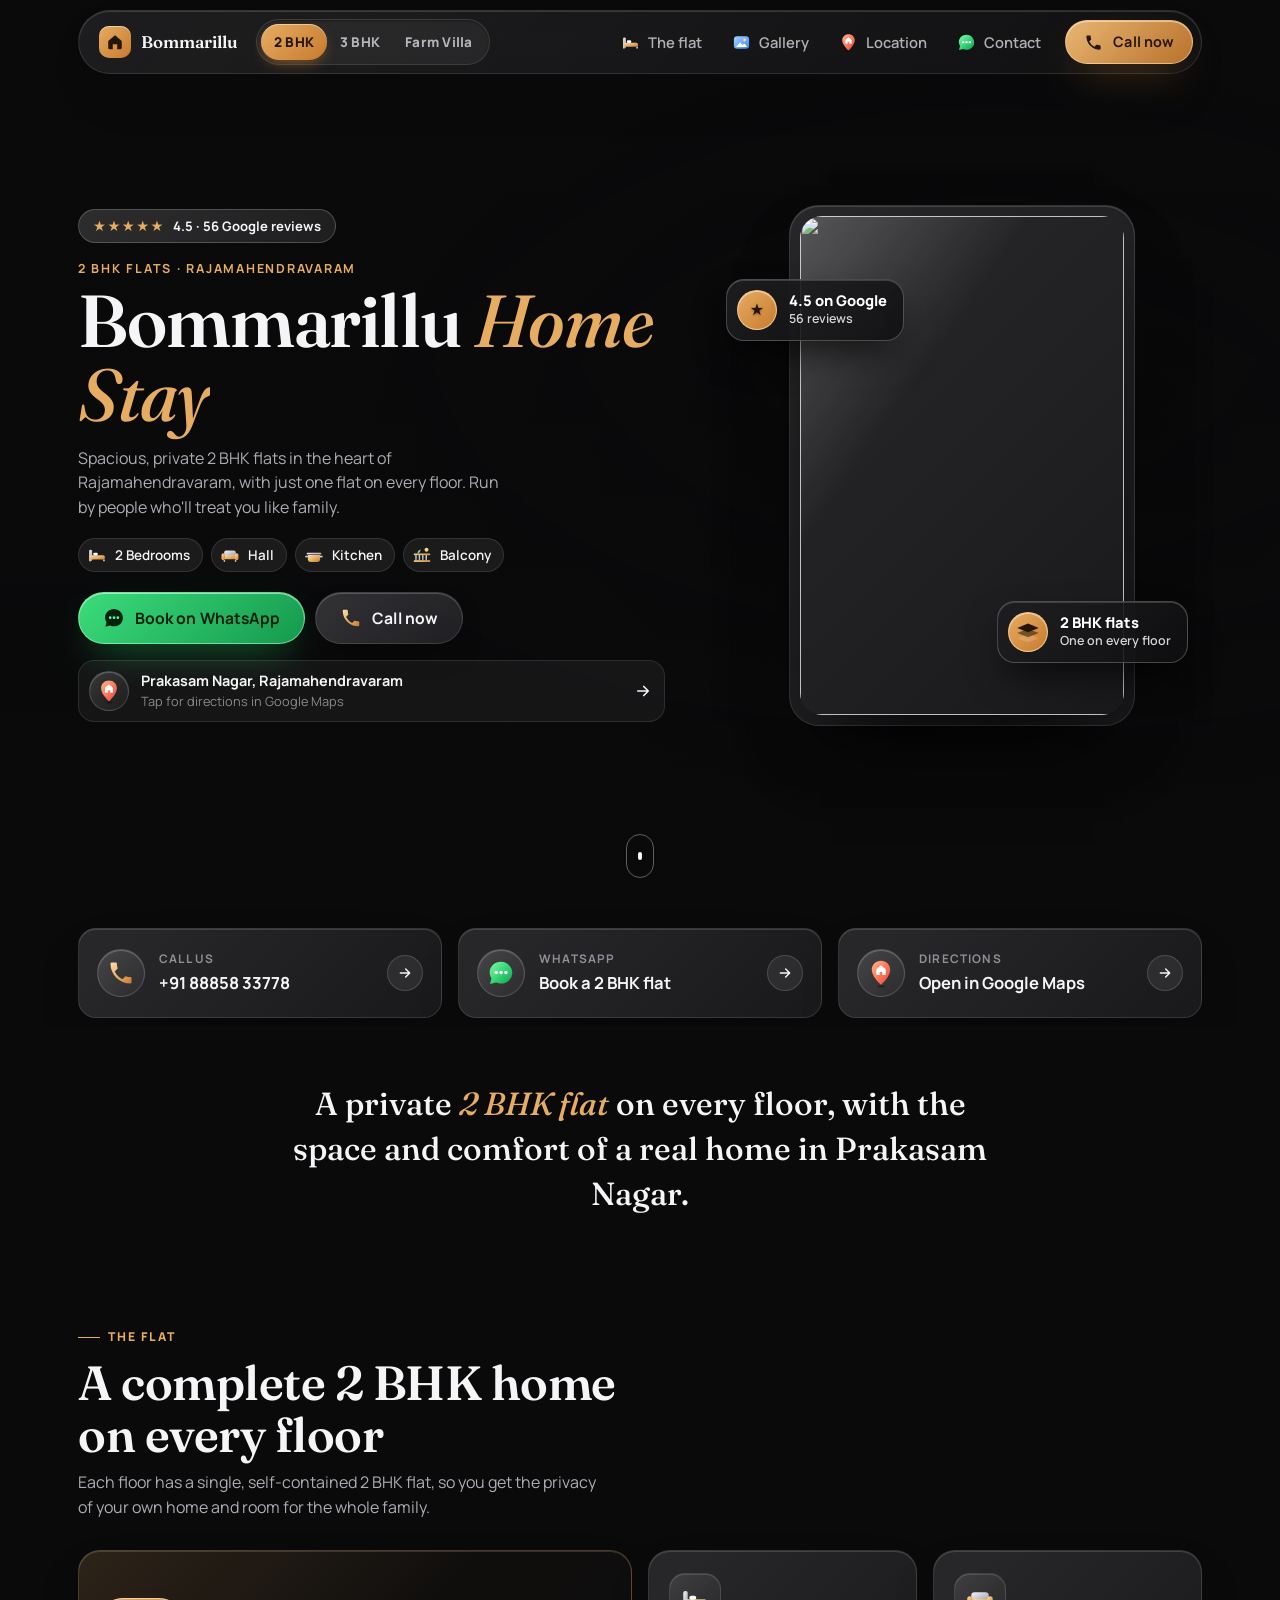
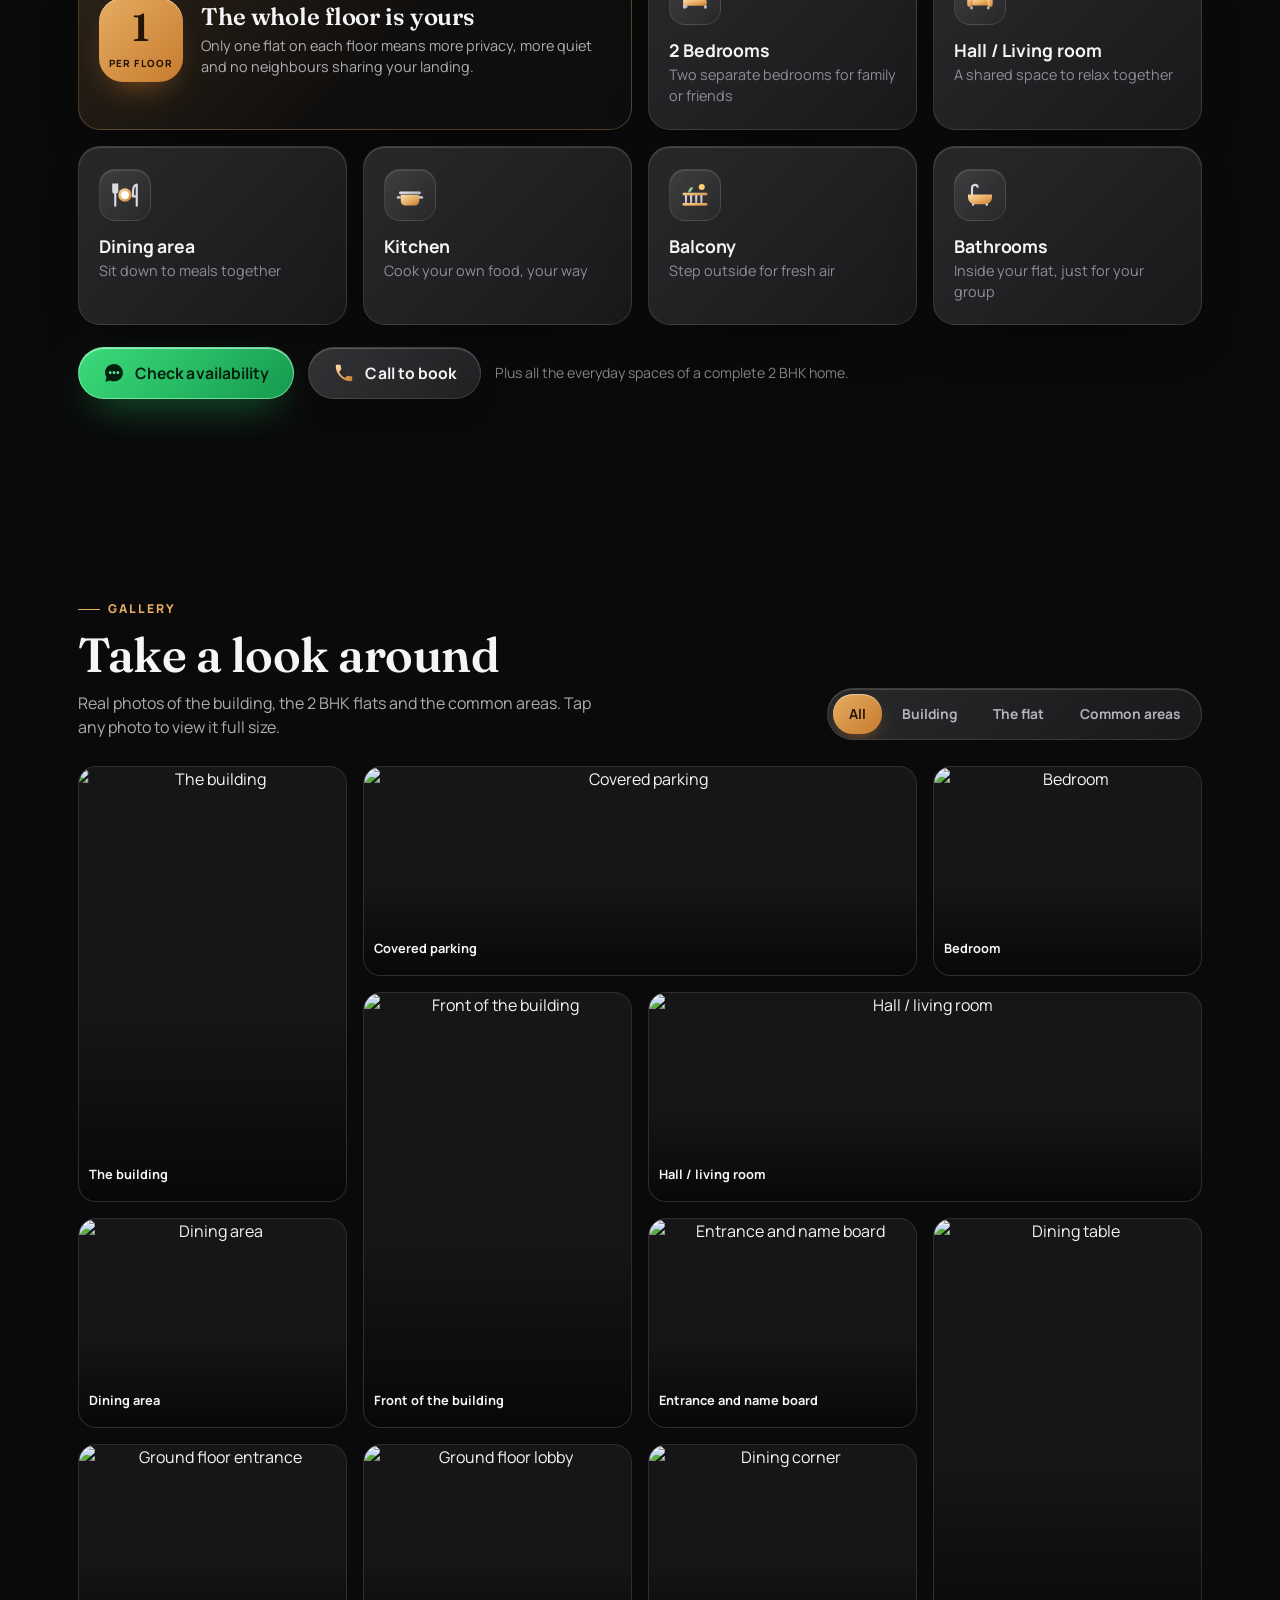
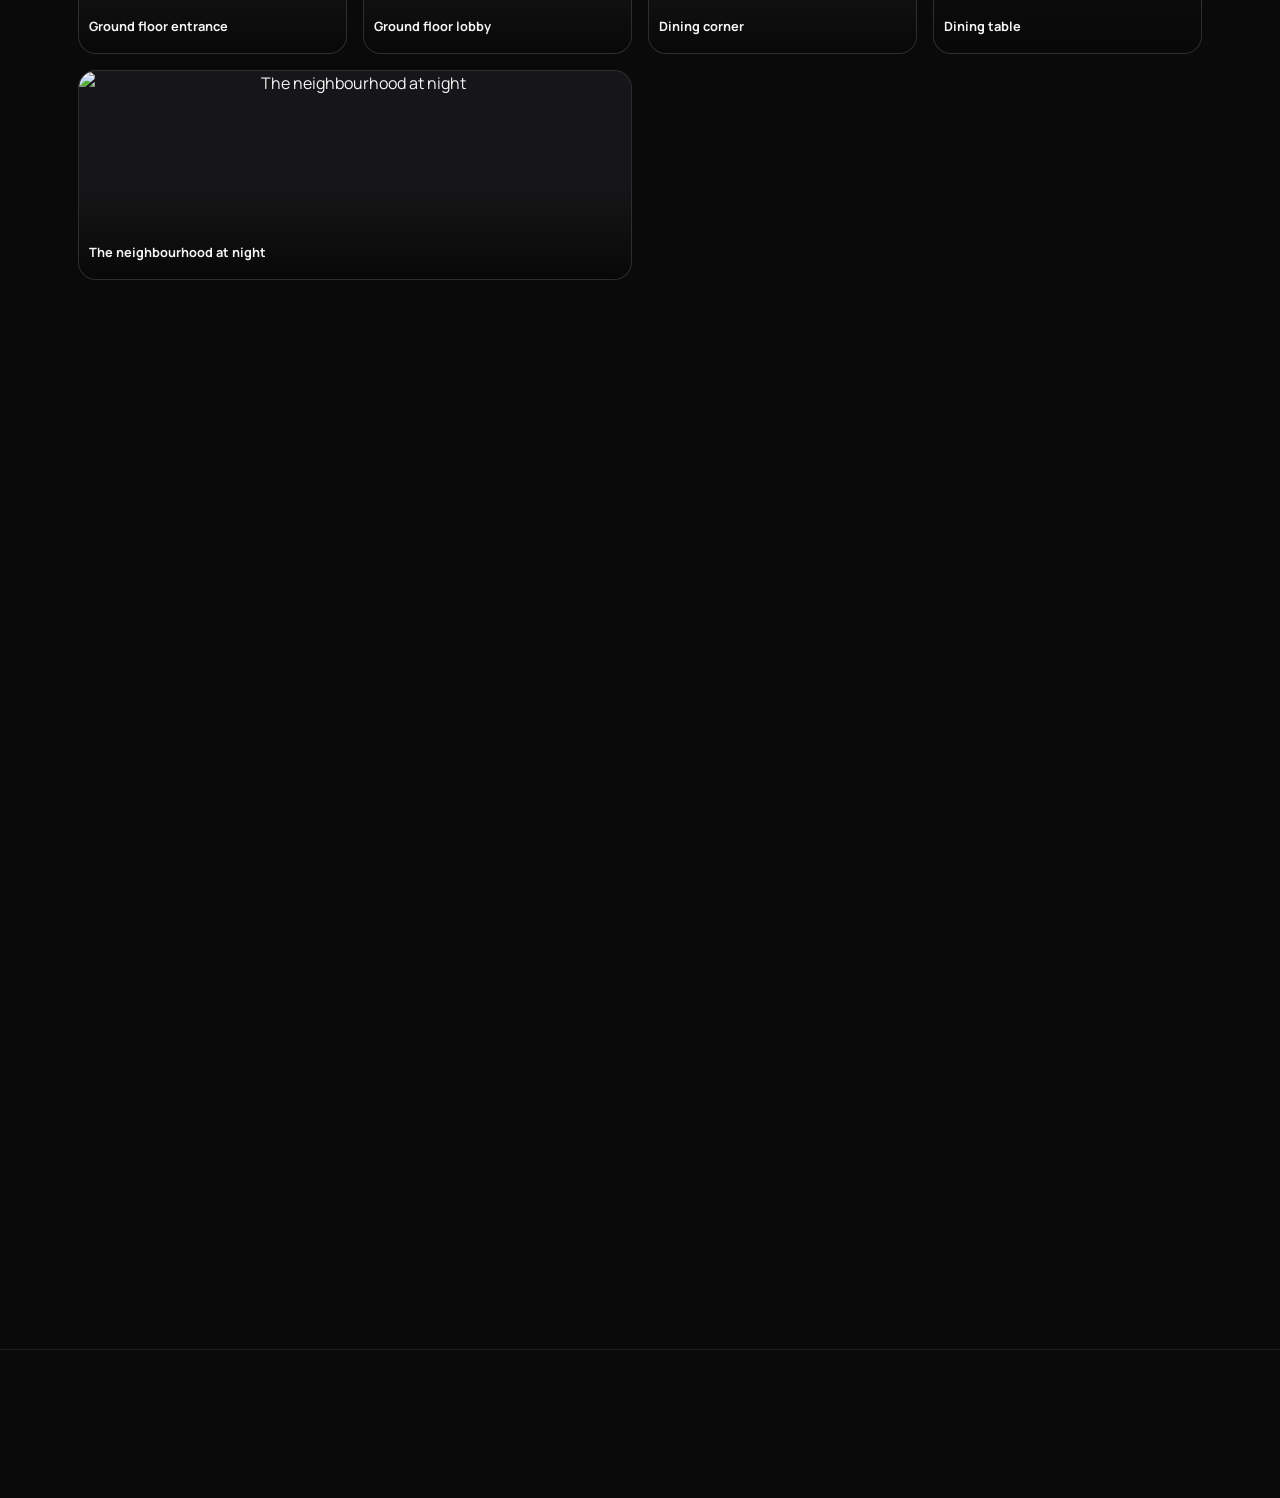
==== commit 44209acd: "3 BHK: full building hero; Farm Villa: party speaker instead of campfire The Vididillu listing's Ext" ====
--- a/index.html
+++ b/index.html
@@ -55,6 +55,7 @@
     theatre: '<svg viewBox="0 0 24 24" class="ai-spec ai-theatre"><rect class="f2" x="2.4" y="3.8" width="19.2" height="12.8" rx="2.4"/><path class="f play" d="M10.2 7.4v5.6l4.8-2.8z"/><path class="ln" d="M8 20.4h8M12 16.6v3.8"/></svg>',
     fire: '<svg viewBox="0 0 24 24" class="ai-spec ai-fire"><rect class="f2" x="3" y="17.4" width="18" height="2.6" rx="1.3" transform="rotate(-11 12 18.7)"/><rect class="f2" x="3" y="17.4" width="18" height="2.6" rx="1.3" transform="rotate(11 12 18.7)"/><g class="flame"><path class="fl" d="M12 2.8c.7 2.6 4.2 4.1 4.2 7.9a4.2 4.2 0 0 1-8.4 0c0-1.9 1.1-3.1 2-4-.1 1.5.5 2.5 1.5 2.8-.3-2.5.1-4.8.7-6.7z"/><path class="d2" d="M12 9.6c1 1.1 1.8 2 1.8 3.2a1.8 1.8 0 0 1-3.6 0c0-1.1.8-2 1.8-3.2z"/></g></svg>',
     lift: '<svg viewBox="0 0 24 24" class="ai-spec ai-lift"><rect class="f2" x="4" y="2.4" width="16" height="19.2" rx="2.6"/><path class="f up" d="M12 5.6l3.2 3.6H8.8z"/><path class="f dn" d="M12 18.4l-3.2-3.6h6.4z"/><path class="ln" d="M12 10.6v2.8"/></svg>',
+    speaker: '<svg viewBox="0 0 24 24" class="ai-spec ai-speaker"><rect class="f2" x="5.2" y="2.4" width="13.6" height="19.2" rx="3"/><circle class="f" cx="12" cy="14.2" r="4.3"/><circle class="d" cx="12" cy="14.2" r="1.5"/><circle class="d" cx="12" cy="6.4" r="1.6"/><path class="ln wave w1" d="M20.6 10.2a5 5 0 0 1 0 8"/><path class="ln wave w2" d="M3.4 10.2a5 5 0 0 0 0 8"/></svg>',
     shield: '<svg viewBox="0 0 24 24" class="ai-spec ai-shield"><path class="f" d="M12 2.4 4.4 5.3v5.9c0 4.7 3.2 8.8 7.6 10.4 4.4-1.6 7.6-5.7 7.6-10.4V5.3z"/><path class="ck" d="M8.4 12.2l2.5 2.5 4.8-5.1"/></svg>'
   };
   // A cross-page transition the browser decides to skip (e.g. tab in the background) is not an error.
@@ -322,6 +323,12 @@
   .ai-lift .ln{stroke-width:1.3;opacity:.55;}
   @keyframes icLiftUp{0%,100%{transform:translateY(0);opacity:1}25%{transform:translateY(-1.6px);opacity:.55}50%{transform:translateY(0);opacity:1}}
   @keyframes icLiftDn{0%,50%,100%{transform:translateY(0);opacity:1}75%{transform:translateY(1.6px);opacity:.55}}
+  .ai-speaker .f{transform-box:fill-box;transform-origin:50% 50%;animation:icThump calc(.9s * var(--spd)) ease-in-out infinite;}
+  .ai-speaker .wave{stroke:var(--ic-line);opacity:0;animation:icWaveOut calc(1.8s * var(--spd)) ease-out infinite;}
+  .ai-speaker .w2{animation-delay:calc(.3s * var(--spd));}
+  @keyframes icThump{0%,100%{transform:scale(1)}50%{transform:scale(1.14)}}
+  @keyframes icWaveOut{0%{opacity:0;transform:scale(.8)}30%{opacity:.9}100%{opacity:0;transform:scale(1.25)}}
+  .ai-speaker .wave{transform-box:fill-box;transform-origin:50% 50%;}
   .ai-theatre .play{transform-box:fill-box;transform-origin:50% 50%;animation:icBeat calc(2s * var(--spd)) ease-in-out infinite;}
   .ai-fire .fl{fill:var(--ic-fill,var(--ic-coral));}
   .ai-fire .d2{fill:#FFE08A;}
@@ -1415,7 +1422,7 @@
 
   document.getElementById('year').textContent = new Date().getFullYear();
 
-  var OTHER_HEROES = [{"portrait": "https://lh3.googleusercontent.com/gps-cs-s/AHRPTWm_yYZAQLPxqh_qDO9SbQBAqfhg8xXC_A_qbEjBIK0x9FftNzAp6t6GBoG_1bUPDf5JG_QIpw4kC9hKVCNA_W3J1tp5veGFkdjE7O4gBJjOtXdWnf4vAzOyxqc4LhcdHy0CSRs=w1080-h1920-fcrop64=1,50000000b000ffff-k-no-rj-l78", "src": "https://lh3.googleusercontent.com/gps-cs-s/AHRPTWm_yYZAQLPxqh_qDO9SbQBAqfhg8xXC_A_qbEjBIK0x9FftNzAp6t6GBoG_1bUPDf5JG_QIpw4kC9hKVCNA_W3J1tp5veGFkdjE7O4gBJjOtXdWnf4vAzOyxqc4LhcdHy0CSRs=w1800-h1200-k-no-rj-l78", "frame": "https://lh3.googleusercontent.com/gps-cs-s/AHRPTWm_yYZAQLPxqh_qDO9SbQBAqfhg8xXC_A_qbEjBIK0x9FftNzAp6t6GBoG_1bUPDf5JG_QIpw4kC9hKVCNA_W3J1tp5veGFkdjE7O4gBJjOtXdWnf4vAzOyxqc4LhcdHy0CSRs=w1800-h1200-k-no-rj-l78", "bg": "https://lh3.googleusercontent.com/gps-cs-s/AHRPTWm_yYZAQLPxqh_qDO9SbQBAqfhg8xXC_A_qbEjBIK0x9FftNzAp6t6GBoG_1bUPDf5JG_QIpw4kC9hKVCNA_W3J1tp5veGFkdjE7O4gBJjOtXdWnf4vAzOyxqc4LhcdHy0CSRs=w64-h64-k-no-rj"}, {"portrait": "assets/farm-villa/night-portrait.jpg", "src": "assets/farm-villa/night.jpg", "frame": "assets/farm-villa/night.jpg", "bg": "assets/farm-villa/night-tiny.jpg"}];
+  var OTHER_HEROES = [{"portrait": "https://lh3.googleusercontent.com/gps-cs-s/AHRPTWl_UTDRFt6EnXke4Qc6QoJXkf6_fiyVxAO-y24G9gda6jxS_jvcdFt2WMoWuoXVn0unU0Gcy3td4JYkMYCJyb_bOFmWoJ-sSjmh5H8KRFck7bx3UgJYmm3bNZHejO2qlOStFJEE=w534-h1156-k-no-rj-l82", "src": "https://lh3.googleusercontent.com/gps-cs-s/AHRPTWlFSObkZLpML0uTzIBV9af-V3lvuO6awaY5jL_WgnkXDHNw1Nb0ITMYeWbAUaxf_yjLr9lvNU0fpICjhvwkb4MSJKsPgZsIpwwUrM-mg3DMLrCtJOxCGtIz7bDWA_73vs05zqVW=w1800-h1200-k-no-rj-l78", "frame": "https://lh3.googleusercontent.com/gps-cs-s/AHRPTWl_UTDRFt6EnXke4Qc6QoJXkf6_fiyVxAO-y24G9gda6jxS_jvcdFt2WMoWuoXVn0unU0Gcy3td4JYkMYCJyb_bOFmWoJ-sSjmh5H8KRFck7bx3UgJYmm3bNZHejO2qlOStFJEE=w534-h1156-k-no-rj-l82", "bg": "https://lh3.googleusercontent.com/gps-cs-s/AHRPTWl_UTDRFt6EnXke4Qc6QoJXkf6_fiyVxAO-y24G9gda6jxS_jvcdFt2WMoWuoXVn0unU0Gcy3td4JYkMYCJyb_bOFmWoJ-sSjmh5H8KRFck7bx3UgJYmm3bNZHejO2qlOStFJEE=w64-h64-k-no-rj"}, {"portrait": "assets/farm-villa/night-portrait.jpg", "src": "assets/farm-villa/night.jpg", "frame": "assets/farm-villa/night.jpg", "bg": "assets/farm-villa/night-tiny.jpg"}];
   function warmHeroes(){
     var portrait = window.matchMedia('(max-width: 979px) and (orientation: portrait)').matches;
     var desktop = window.matchMedia('(min-width: 980px)').matches;
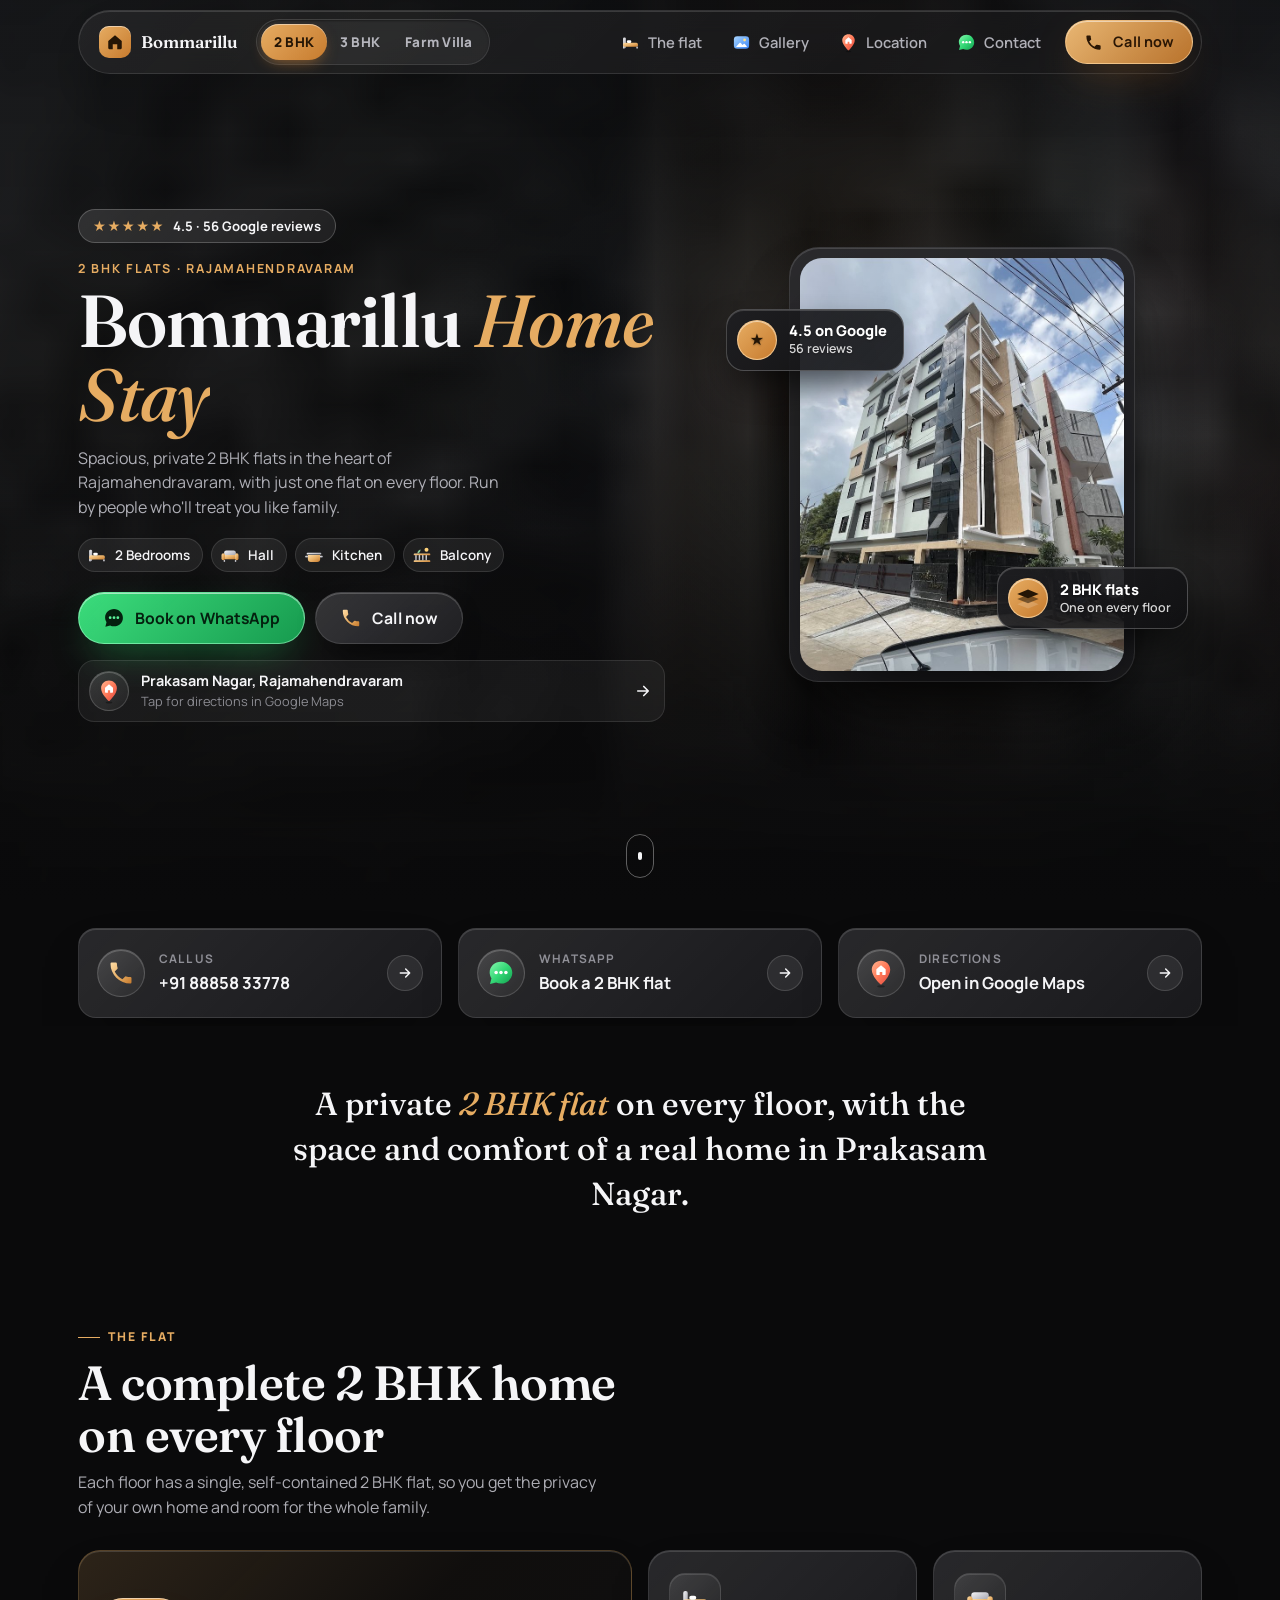
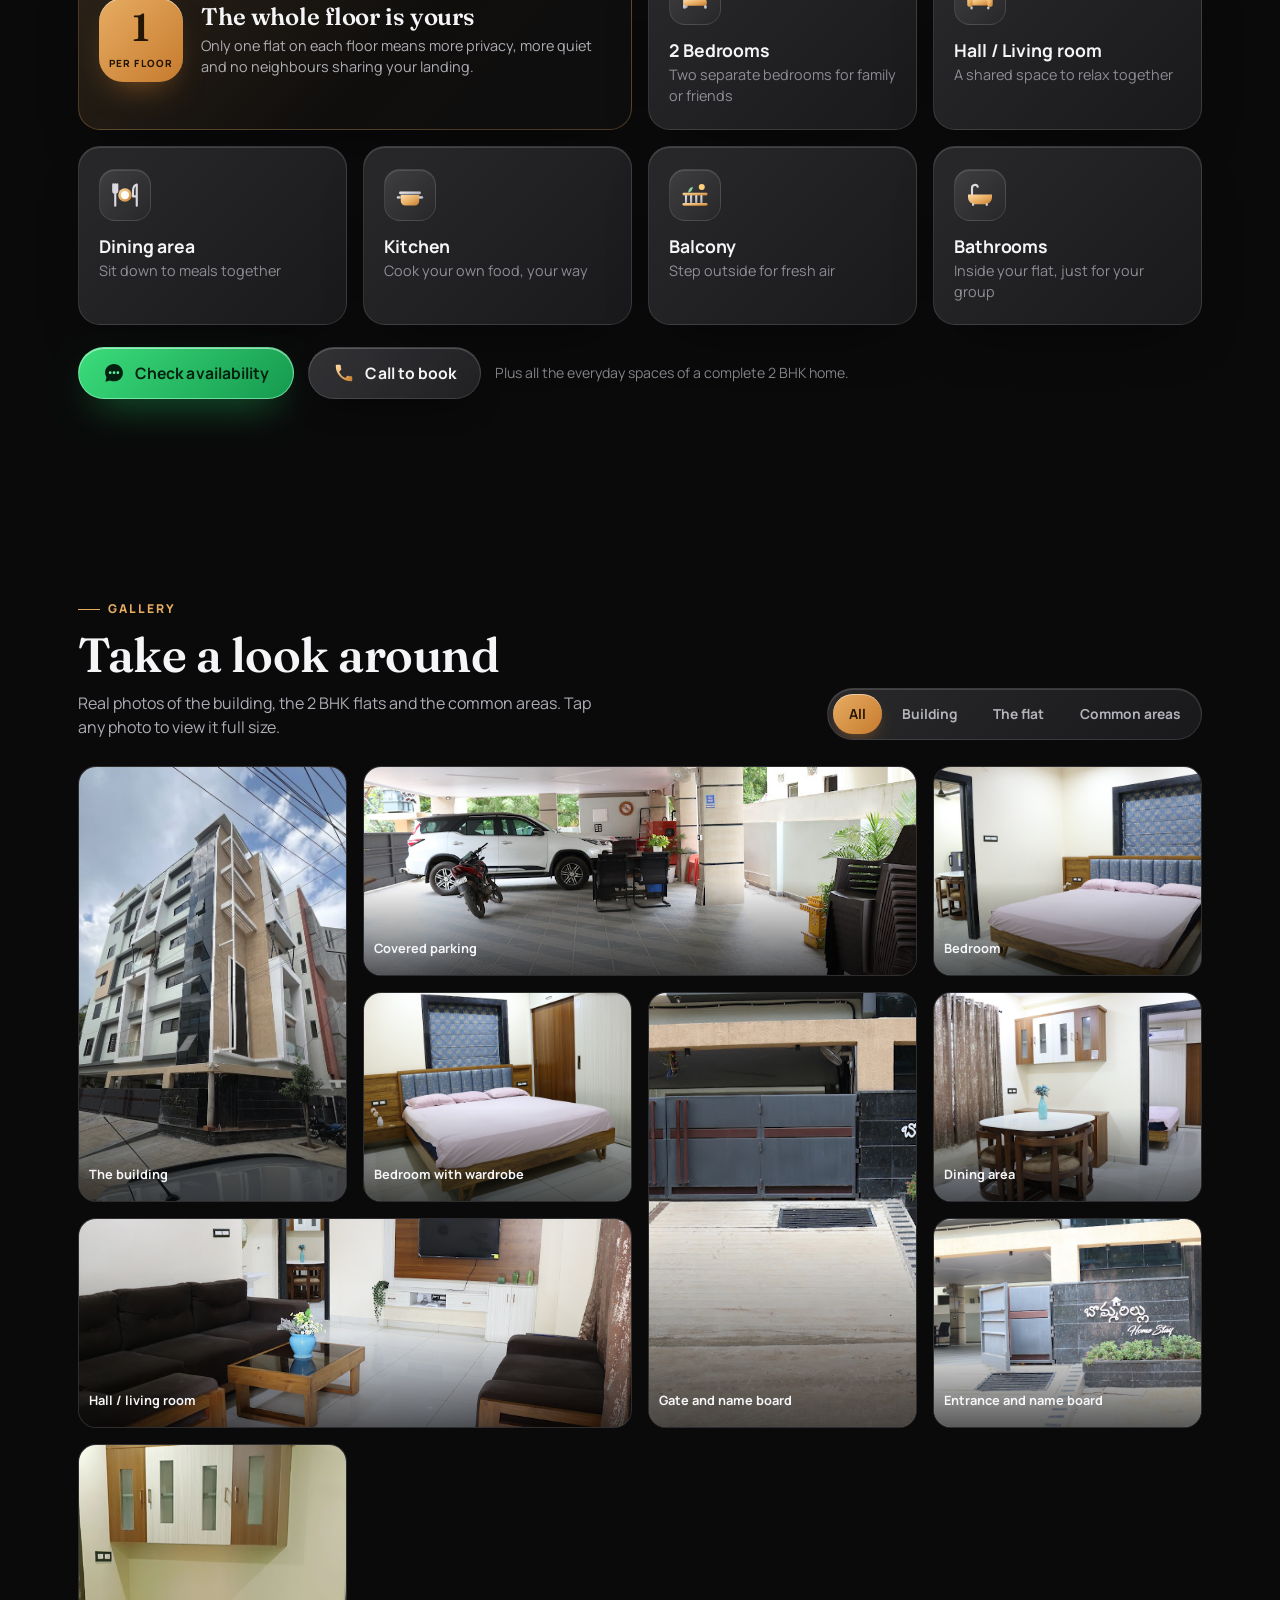
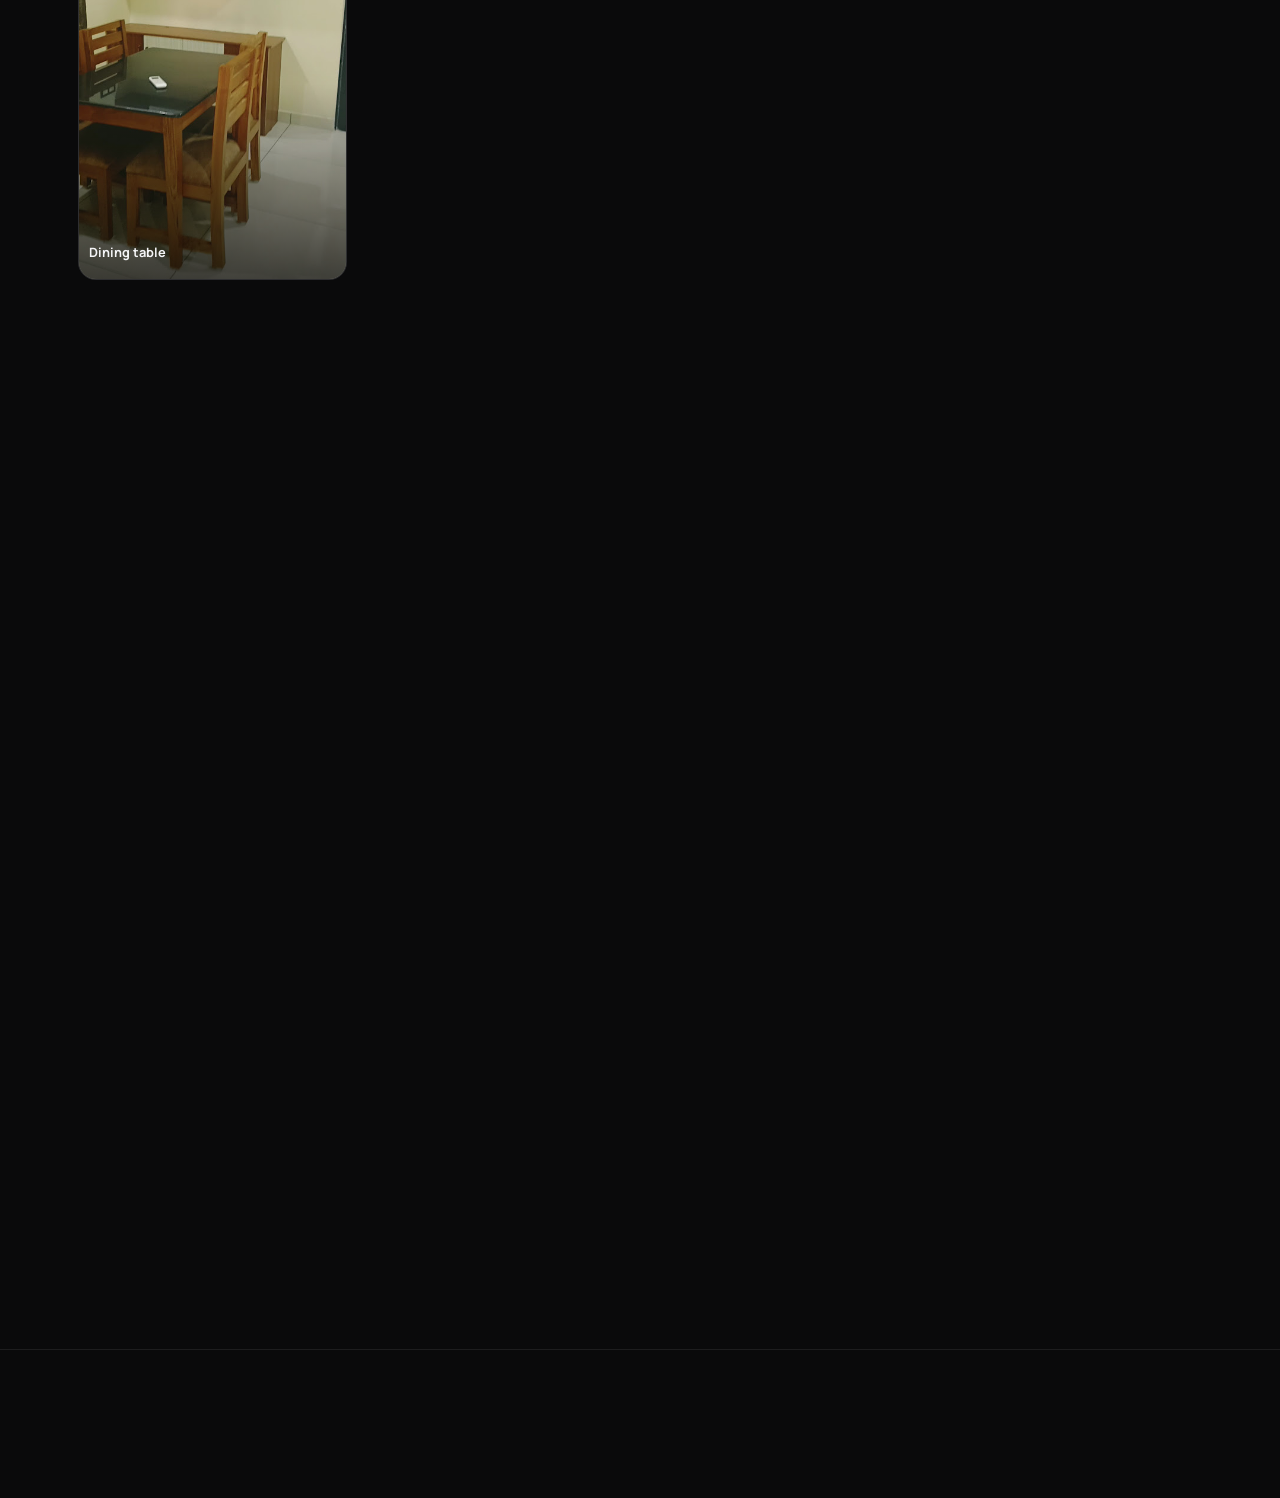
==== commit 7ccae0ea: "Self-host all stay photos; Google photo links had expired (403) Google Maps photo URLs rotate and st" ====
--- a/index.html
+++ b/index.html
@@ -1,6 +1,6 @@
 <!DOCTYPE html>
 <!-- Generated by tools/build.py from src/page.html and src/stays.json. Edit those files, then run: python tools/build.py -->
-<html lang="en" data-stay="2bhk" style="--hero-w:1170;--hero-h:1804;--hero-pos:50% 66.8%;--hero-pw:1170;--hero-ph:1804;--hero-ppos:50% 66.8%;--frame-w:1170;--frame-h:1804;--frame-pos:50% 66.8%">
+<html lang="en" data-stay="2bhk" style="--hero-w:739;--hero-h:944;--hero-pos:50% 50%;--hero-pw:739;--hero-ph:944;--hero-ppos:50% 50%;--frame-w:739;--frame-h:944;--frame-pos:50% 50%">
 <head>
 <meta charset="UTF-8">
 <meta name="viewport" content="width=device-width, initial-scale=1.0, viewport-fit=cover">
@@ -14,11 +14,10 @@
 <meta property="og:title" content="Bommarillu Home Stay — 2 BHK Flats in Rajamahendravaram">
 <meta property="og:description" content="Private 2 BHK flats, one on every floor, in Prakasam Nagar, Rajamahendravaram. Rated 4.5 on Google. Call or WhatsApp to book.">
 <meta property="og:url" content="https://akhil8790.github.io/BOMMARILLU-HOME-STAY/">
-<meta property="og:image" content="https://lh3.googleusercontent.com/gps-cs-s/AHRPTWmWMTjm8JNFPq2yLRM5wP0aErIjrdyj9WvWMn51VsjgWgwAxva9FJcBOc-uVYuF1A89dGTOjmok7-C4MGBkpp6xCLuRctvMToYjx3orNrPiF176BfdInpIORrs8v_44_fx4B666WQ=w900-h1950-k-no-rj-l78">
+<meta property="og:image" content="https://akhil8790.github.io/BOMMARILLU-HOME-STAY/assets/2bhk/hero-og.jpg">
 <meta name="twitter:card" content="summary_large_image">
 <link rel="icon" href="data:image/svg+xml,%3Csvg xmlns='http://www.w3.org/2000/svg' viewBox='0 0 64 64'%3E%3Crect width='64' height='64' rx='16' fill='%230A0A0B'/%3E%3Cpath d='M14 30 32 15l18 15v19a2 2 0 0 1-2 2H38V38H26v13H16a2 2 0 0 1-2-2z' fill='%23E0A45A'/%3E%3C/svg%3E">
-<link rel="preconnect" href="https://lh3.googleusercontent.com" crossorigin>
-<link rel="preload" as="image" href="https://lh3.googleusercontent.com/gps-cs-s/AHRPTWmWMTjm8JNFPq2yLRM5wP0aErIjrdyj9WvWMn51VsjgWgwAxva9FJcBOc-uVYuF1A89dGTOjmok7-C4MGBkpp6xCLuRctvMToYjx3orNrPiF176BfdInpIORrs8v_44_fx4B666WQ=w900-h1950-k-no-rj-l78" fetchpriority="high">
+<link rel="preload" as="image" href="assets/2bhk/p1.jpg" fetchpriority="high">
 <link rel="prefetch" href="3bhk/">
 <link rel="prefetch" href="farm-villa/">
 <script type="speculationrules">
@@ -93,7 +92,7 @@
     "accommodationCategory": "2 BHK flat"
   },
   "telephone": "+91-8885833778",
-  "image": "https://lh3.googleusercontent.com/gps-cs-s/AHRPTWmWMTjm8JNFPq2yLRM5wP0aErIjrdyj9WvWMn51VsjgWgwAxva9FJcBOc-uVYuF1A89dGTOjmok7-C4MGBkpp6xCLuRctvMToYjx3orNrPiF176BfdInpIORrs8v_44_fx4B666WQ=w900-h1950-k-no-rj-l78",
+  "image": "https://akhil8790.github.io/BOMMARILLU-HOME-STAY/assets/2bhk/hero-og.jpg",
   "address": {
     "@type": "PostalAddress",
     "streetAddress": "Savera Bar Street, D.No:54-07-14/2, Anala Venkatappa Rao Rd, Sheela Nagar, Prakasam Nagar",
@@ -888,7 +887,7 @@
 <!-- Hero -->
 <section class="hero" id="top">
   <div class="hero-bg" aria-hidden="true">
-    <div class="shot"><picture><source media="(min-width: 980px)" srcset="https://lh3.googleusercontent.com/gps-cs-s/AHRPTWmWMTjm8JNFPq2yLRM5wP0aErIjrdyj9WvWMn51VsjgWgwAxva9FJcBOc-uVYuF1A89dGTOjmok7-C4MGBkpp6xCLuRctvMToYjx3orNrPiF176BfdInpIORrs8v_44_fx4B666WQ=w64-h64-k-no-rj"><img src="https://lh3.googleusercontent.com/gps-cs-s/AHRPTWmWMTjm8JNFPq2yLRM5wP0aErIjrdyj9WvWMn51VsjgWgwAxva9FJcBOc-uVYuF1A89dGTOjmok7-C4MGBkpp6xCLuRctvMToYjx3orNrPiF176BfdInpIORrs8v_44_fx4B666WQ=w900-h1950-k-no-rj-l78" alt="" width="900" height="1948" fetchpriority="high" decoding="async"></picture></div>
+    <div class="shot"><picture><source media="(min-width: 980px)" srcset="assets/2bhk/hero-tiny.jpg"><img src="assets/2bhk/p1.jpg" alt="" width="739" height="944" fetchpriority="high" decoding="async"></picture></div>
   </div>
   <div class="hero-veil"></div>
 
@@ -925,7 +924,7 @@
 
     <div class="hero-visual" aria-hidden="true">
       <div class="frame glass" id="tilt">
-        <div class="shot"><img src="https://lh3.googleusercontent.com/gps-cs-s/AHRPTWmWMTjm8JNFPq2yLRM5wP0aErIjrdyj9WvWMn51VsjgWgwAxva9FJcBOc-uVYuF1A89dGTOjmok7-C4MGBkpp6xCLuRctvMToYjx3orNrPiF176BfdInpIORrs8v_44_fx4B666WQ=w900-h1950-k-no-rj-l78" alt="" loading="lazy" decoding="async"></div>
+        <div class="shot"><img src="assets/2bhk/p1.jpg" alt="" loading="lazy" decoding="async"></div>
         <div class="float-chip one glass"><span class="badge"><span class="stars" style="font-size:1rem;letter-spacing:0">★</span></span><span>4.5 on Google<small>56 reviews</small></span></div>
         <div class="float-chip two glass"><span class="badge"><bm-icon name="floor"></bm-icon></span><span>2 BHK flats<small>One on every floor</small></span></div>
       </div>
@@ -1131,7 +1130,7 @@
   var reduce = window.matchMedia('(prefers-reduced-motion: reduce)').matches;
   var finePointer = window.matchMedia('(hover: hover) and (pointer: fine)').matches;
   var CAT = {"building": "Building", "flat": "Inside the 2 BHK flat", "common": "Common areas"};
-  var PHOTOS = [{"src": "https://lh3.googleusercontent.com/gps-cs-s/AHRPTWmWMTjm8JNFPq2yLRM5wP0aErIjrdyj9WvWMn51VsjgWgwAxva9FJcBOc-uVYuF1A89dGTOjmok7-C4MGBkpp6xCLuRctvMToYjx3orNrPiF176BfdInpIORrs8v_44_fx4B666WQ", "g": 1, "cat": "building", "cap": "The building", "size": "tall", "crop": [1170, 1804, "50% 66.8%"]}, {"src": "https://lh3.googleusercontent.com/grass-cs/ACvplmOQBCQZ230xpTnVsGB4EcDkb2M_TKcpb5k0bu9pK6K3LJdE6gOCD5oHNotQMbc9YJ_1tFUQdwVceQIrlR5kg88RtxpPwJM83bw7JZ7vVMrWfUOtT9tPmKDPoLsjaQ74NYS-1CXT", "g": 0, "cat": "common", "cap": "Covered parking", "size": "wide"}, {"src": "https://lh3.googleusercontent.com/grass-cs/ACvplmMkdkMZjGSXW36U6st9_DHI2jAysGPQjkWg8JtTBQ6BmOsJ4JXdZO1dPXD4a6y4EjwgmH7IKcUnNtedN1A59GzMAz4p8DbntjMliI3FVstWrHqshNUgvMk8Pz-INACLpLPi2LJr", "g": 0, "cat": "flat", "cap": "Bedroom"}, {"src": "https://lh3.googleusercontent.com/gps-cs-s/AHRPTWmOFOROJE4DiIV1Jl8VpAI-bJ87wo9bK-npPW0h9MwpGkiam_Lz9OpnTGj1CP4UDiBsIvX8dWCmKT03YYgNT95jLMpa502q6AzEHIL9TrG47TO24RruIr5QHxUY3uDpfmL-jLfc", "g": 1, "cat": "building", "cap": "Front of the building", "size": "tall"}, {"src": "https://lh3.googleusercontent.com/grass-cs/ACvplmN15HNnCUnNbaCt-9Dea1bnAPLdrhzb2zHmDPROmt_ycQWhzCMNvJq5s8cDRyxEEAY33KSdwAz0_A4scH4QCMAZR41W6VjYY_UmeGlt85eBWXZa6RYROmGYErKHR47ELeiEHqSP", "g": 0, "cat": "flat", "cap": "Hall / living room", "size": "wide"}, {"src": "https://lh3.googleusercontent.com/grass-cs/ACvplmOD00zSleczeF05rLpAMjQmo0k_wfHv0ds-mGNPgNbCJFdBMZQvL5LQwegDx8GybHdR3XU615oOp_EmKtACt_tZE3bppUE_U170-HWJcvnsohZAUg-MGgGdWMoJ4lE63pyfXVmW", "g": 0, "cat": "flat", "cap": "Dining area"}, {"src": "https://lh3.googleusercontent.com/gps-cs-s/AHRPTWnPY82S28Fo2_CTYWi8vroJPX5OlqjB9uhk4hmRBK7muKKYqhRDttvu-RcXZSrxqUWkm-QTip1T_wpmaS6VwNXyo1gK56EbM3qnorxWPqwtV-eZOYtGcrFNT6Su32uoseptiFEg", "g": 1, "cat": "building", "cap": "Entrance and name board"}, {"src": "https://lh3.googleusercontent.com/gps-cs-s/AHRPTWnSoOl68Pu3h-H96yFPQKF08R1y3YH9TPUw17Tb1iGPNS0P9gbDX7C7wisNMK7bs6IKGmFQmCqA-RN3OBTbZGqRxyUUZiQvH0FEJo9HI56MIlft8we7BJ04PWv2dKnPclz2AfHHIi4g_iKe", "g": 1, "cat": "flat", "cap": "Dining table", "size": "tall"}, {"src": "https://lh3.googleusercontent.com/gps-cs-s/AHRPTWkbBHWtZbDfFma0ARh1PB8-uZGm36MLmpsMytfY2P0cWon7rSOra8ph20xBjmwS3rNhbYEdKh4uBo-HH_sflfamVh__wNJ8y_lItjv5MUHYCjV-WTTRaWL-cVd-QIQilfq1P8g", "g": 1, "cat": "common", "cap": "Ground floor entrance"}, {"src": "https://lh3.googleusercontent.com/grass-cs/ACvplmOxkTFk9gnCGUPwKtrIavGDGHiO5x7CjBqxpetbhYzsNhYd8dgd6rZM5gYyccwz5ykaLdYnhYa-Dm1ZSzmZoOWjytEtWcd6A1TF2IDZ8isOAEFKFcnIwcsk0xw6xlrH87J0wfWI", "g": 0, "cat": "common", "cap": "Ground floor lobby"}, {"src": "https://lh3.googleusercontent.com/gps-cs-s/AHRPTWl5G2OQ3akjwKx_NaNctvOIwRb_lVqB26bKMz6P8KlpJKMcjI_oceJI-F1FL26pYlaZ3TanRH7qXmLp3G49GM_iQ6OiO5wkSKt7MiZkYbAEf-wSnKiLAVjgrC9G-Xh1CKbs8OxG9A", "g": 1, "cat": "building", "cap": "The neighbourhood at night", "size": "wide"}, {"src": "https://lh3.googleusercontent.com/grass-cs/ACvplmOPcP2XjaRmXuE5TmTXjCg1F6DLHWAE7rK_Kjer96LuVAIeqalSQik8IcMga2iwgWOVo3XVdyRz3RAtVrYyvfB6GzozhQFr44Ez6-NU2H_oLQmNdfATwiaVJu9-z-oWjpFU_Osx", "g": 0, "cat": "flat", "cap": "Dining corner"}];
+  var PHOTOS = [{"src": "assets/2bhk/p1.jpg", "thumb": "assets/2bhk/p1-800.jpg", "local": true, "cat": "building", "cap": "The building", "size": "tall", "w": 739, "pos": "50% 50%"}, {"src": "assets/2bhk/p5.jpg", "thumb": "assets/2bhk/p5-800.jpg", "local": true, "cat": "common", "cap": "Covered parking", "size": "wide", "w": 1600}, {"src": "assets/2bhk/p4.jpg", "thumb": "assets/2bhk/p4-800.jpg", "local": true, "cat": "flat", "cap": "Bedroom", "w": 1600}, {"src": "assets/2bhk/p6.jpg", "thumb": "assets/2bhk/p6-800.jpg", "local": true, "cat": "flat", "cap": "Bedroom with wardrobe", "w": 1600}, {"src": "assets/2bhk/p10.jpg", "thumb": "assets/2bhk/p10-800.jpg", "local": true, "cat": "building", "cap": "Gate and name board", "size": "tall", "w": 1600}, {"src": "assets/2bhk/p9.jpg", "thumb": "assets/2bhk/p9-800.jpg", "local": true, "cat": "flat", "cap": "Hall / living room", "size": "wide", "w": 1600}, {"src": "assets/2bhk/p7.jpg", "thumb": "assets/2bhk/p7-800.jpg", "local": true, "cat": "flat", "cap": "Dining area", "w": 1600}, {"src": "assets/2bhk/p8.jpg", "thumb": "assets/2bhk/p8-800.jpg", "local": true, "cat": "building", "cap": "Entrance and name board", "w": 1600}, {"src": "assets/2bhk/p3.jpg", "thumb": "assets/2bhk/p3-800.jpg", "local": true, "cat": "flat", "cap": "Dining table", "size": "tall", "w": 900}];
 
   function url(p, w, h){
     if (p.local) return (w > 900 || h > 900) ? p.src : (p.thumb || p.src);
@@ -1422,7 +1421,7 @@
 
   document.getElementById('year').textContent = new Date().getFullYear();
 
-  var OTHER_HEROES = [{"portrait": "https://lh3.googleusercontent.com/gps-cs-s/AHRPTWl_UTDRFt6EnXke4Qc6QoJXkf6_fiyVxAO-y24G9gda6jxS_jvcdFt2WMoWuoXVn0unU0Gcy3td4JYkMYCJyb_bOFmWoJ-sSjmh5H8KRFck7bx3UgJYmm3bNZHejO2qlOStFJEE=w534-h1156-k-no-rj-l82", "src": "https://lh3.googleusercontent.com/gps-cs-s/AHRPTWlFSObkZLpML0uTzIBV9af-V3lvuO6awaY5jL_WgnkXDHNw1Nb0ITMYeWbAUaxf_yjLr9lvNU0fpICjhvwkb4MSJKsPgZsIpwwUrM-mg3DMLrCtJOxCGtIz7bDWA_73vs05zqVW=w1800-h1200-k-no-rj-l78", "frame": "https://lh3.googleusercontent.com/gps-cs-s/AHRPTWl_UTDRFt6EnXke4Qc6QoJXkf6_fiyVxAO-y24G9gda6jxS_jvcdFt2WMoWuoXVn0unU0Gcy3td4JYkMYCJyb_bOFmWoJ-sSjmh5H8KRFck7bx3UgJYmm3bNZHejO2qlOStFJEE=w534-h1156-k-no-rj-l82", "bg": "https://lh3.googleusercontent.com/gps-cs-s/AHRPTWl_UTDRFt6EnXke4Qc6QoJXkf6_fiyVxAO-y24G9gda6jxS_jvcdFt2WMoWuoXVn0unU0Gcy3td4JYkMYCJyb_bOFmWoJ-sSjmh5H8KRFck7bx3UgJYmm3bNZHejO2qlOStFJEE=w64-h64-k-no-rj"}, {"portrait": "assets/farm-villa/night-portrait.jpg", "src": "assets/farm-villa/night.jpg", "frame": "assets/farm-villa/night.jpg", "bg": "assets/farm-villa/night-tiny.jpg"}];
+  var OTHER_HEROES = [{"portrait": "assets/3bhk/p3.jpg", "src": "assets/3bhk/p1.jpg", "frame": "assets/3bhk/p3.jpg", "bg": "assets/3bhk/hero-tiny.jpg"}, {"portrait": "assets/farm-villa/night-portrait.jpg", "src": "assets/farm-villa/night.jpg", "frame": "assets/farm-villa/night.jpg", "bg": "assets/farm-villa/night-tiny.jpg"}];
   function warmHeroes(){
     var portrait = window.matchMedia('(max-width: 979px) and (orientation: portrait)').matches;
     var desktop = window.matchMedia('(min-width: 980px)').matches;
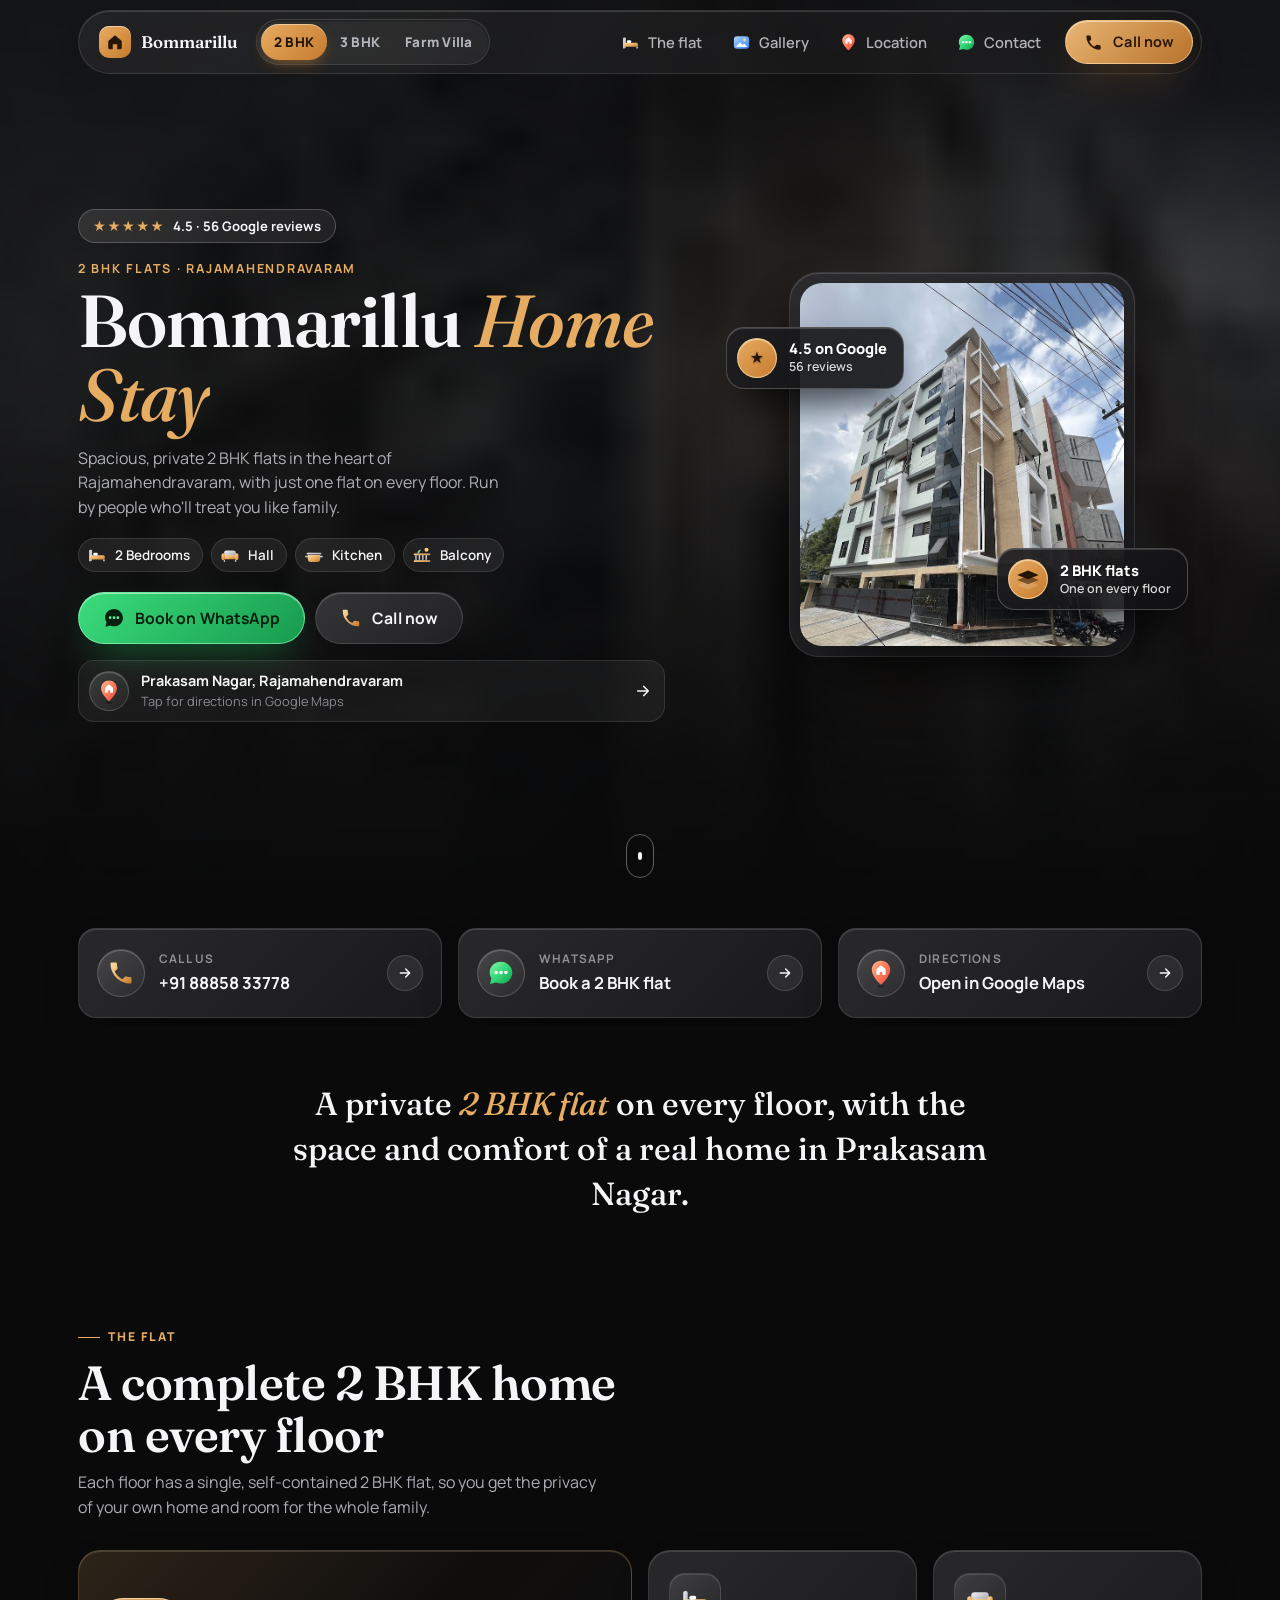
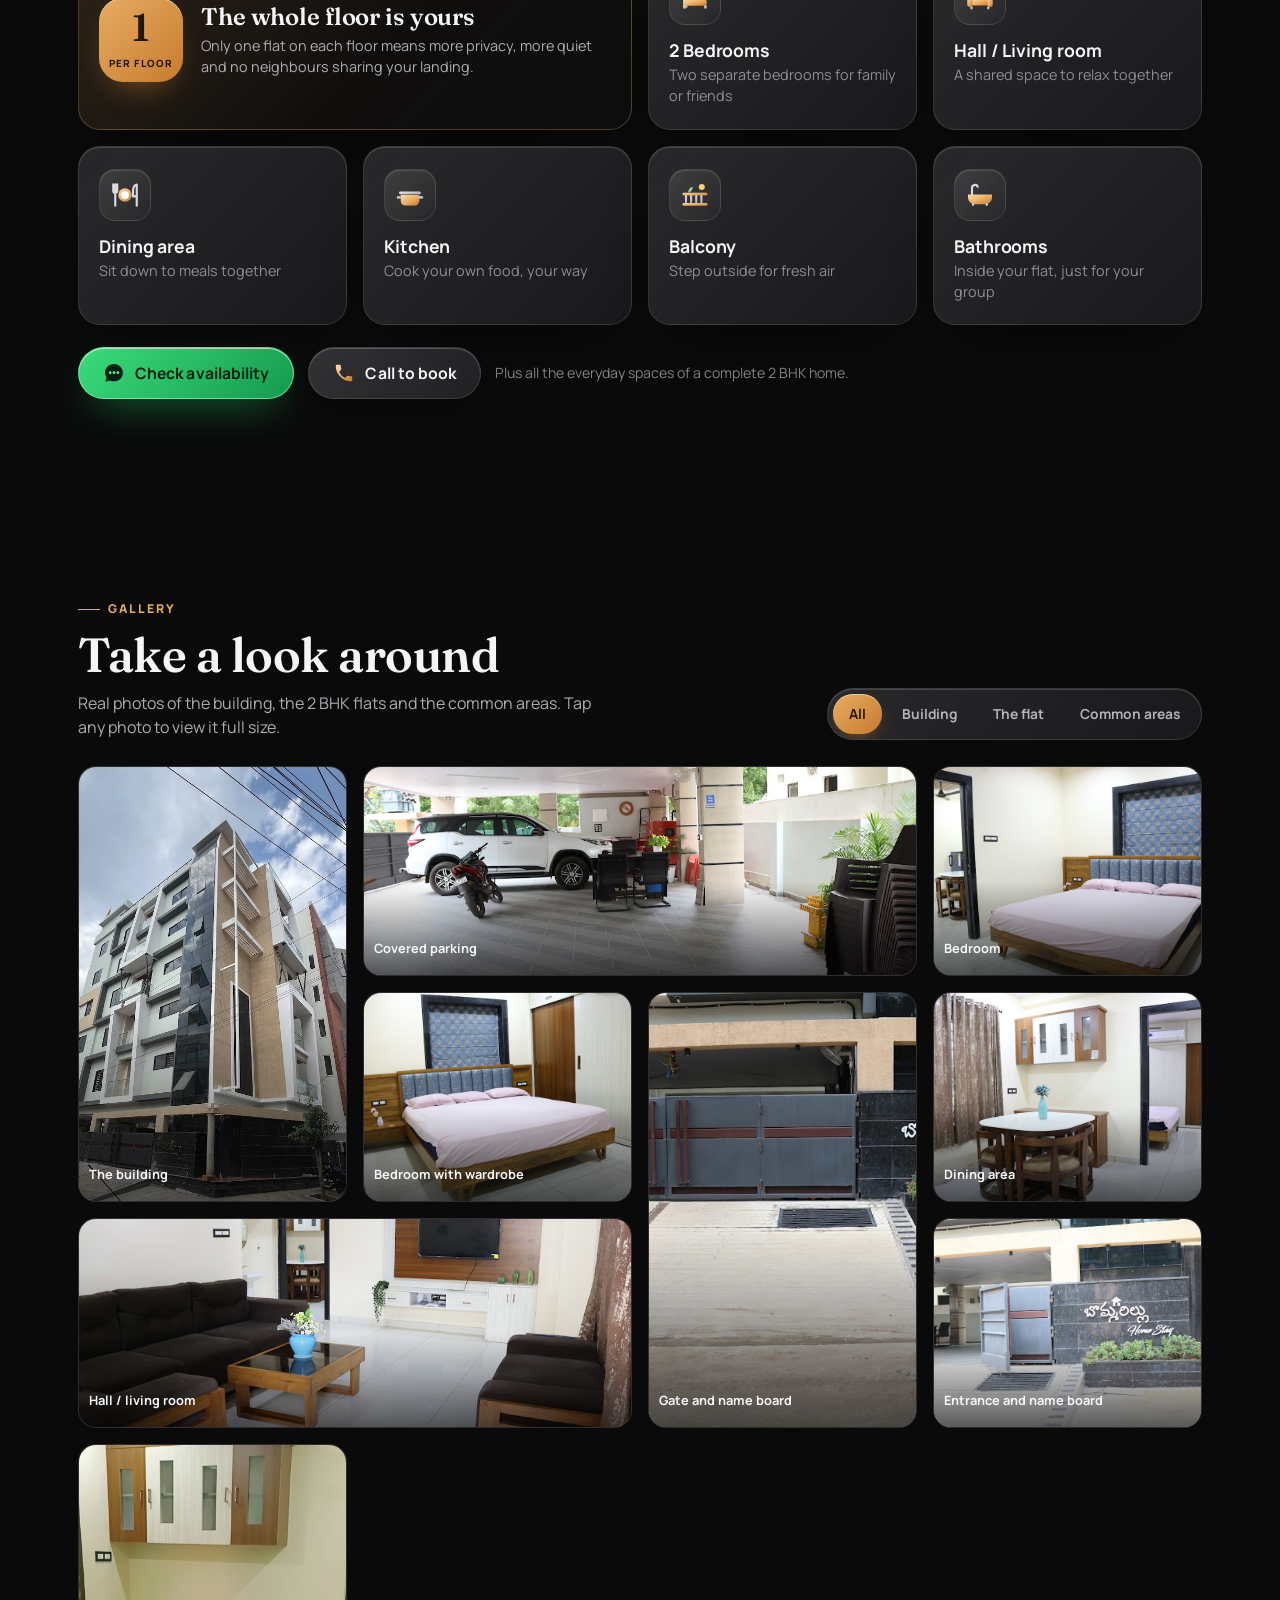
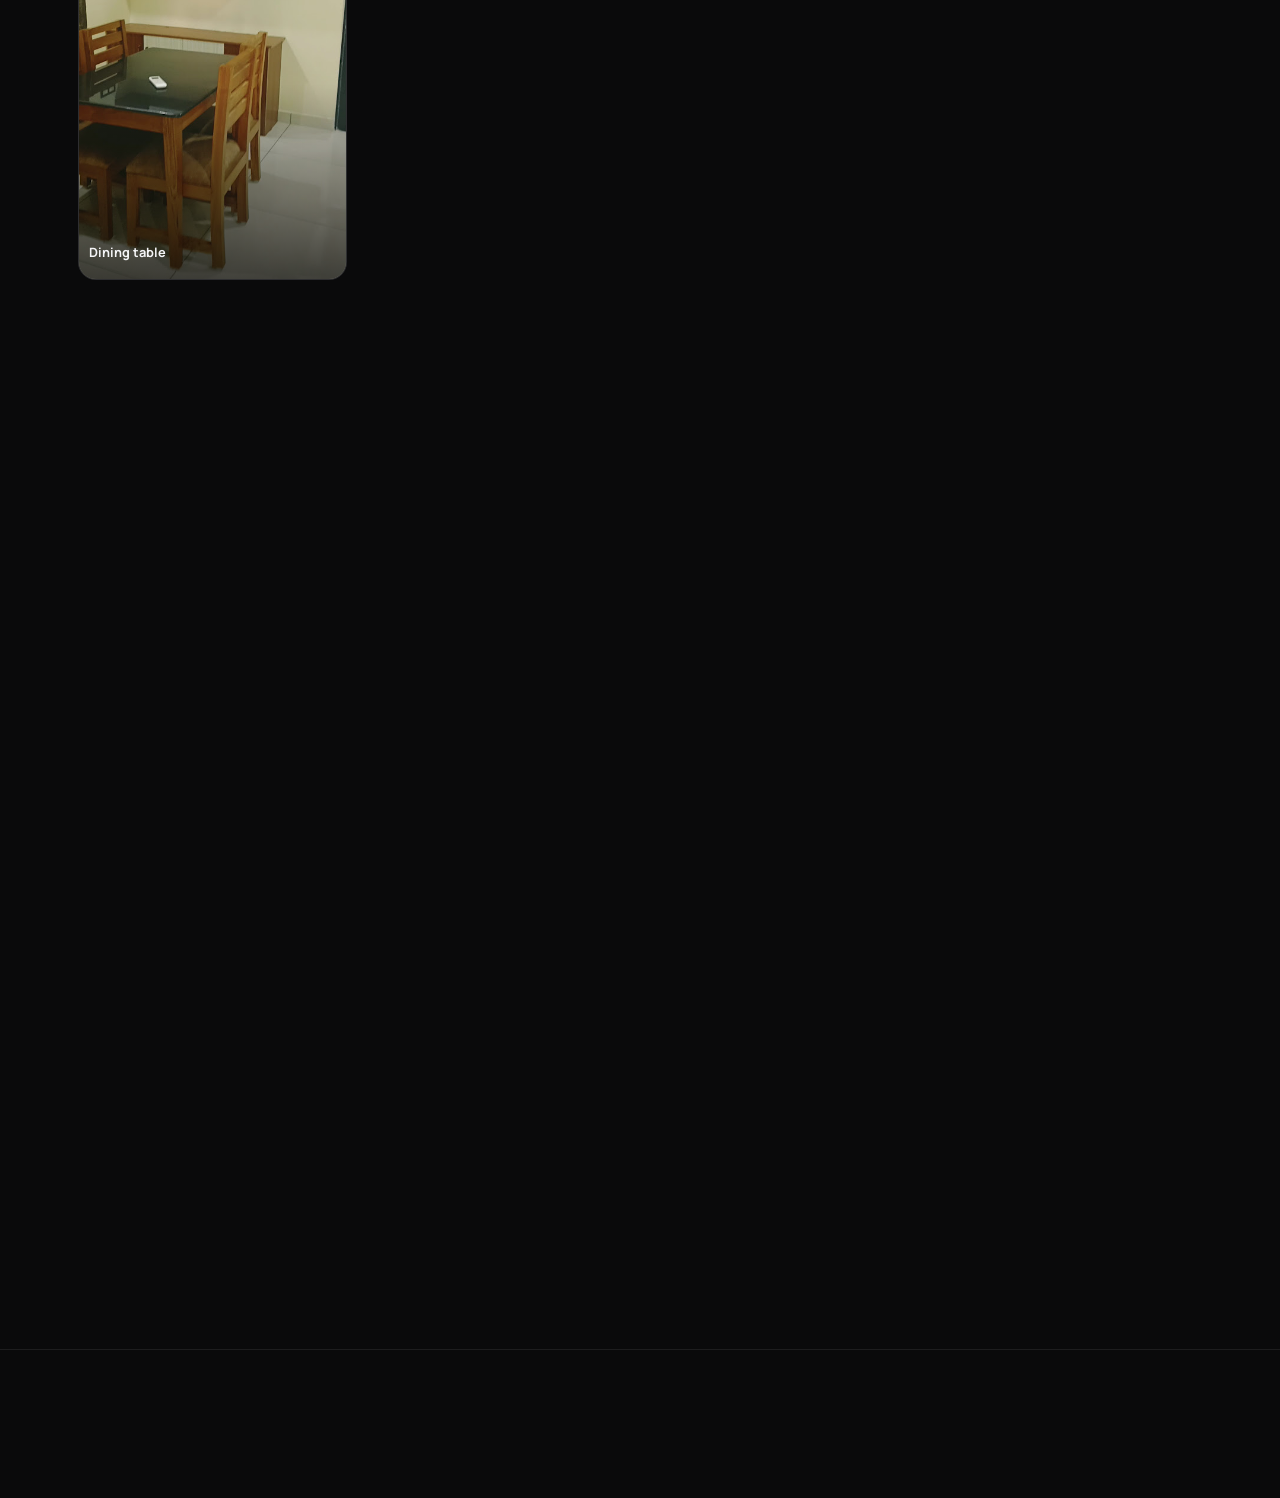
==== commit a2abe263: "Fix photo choices: 3 BHK mobile hero, trimmed 2 BHK building shot The 3 BHK phone hero showed a casu" ====
--- a/index.html
+++ b/index.html
@@ -1,6 +1,6 @@
 <!DOCTYPE html>
 <!-- Generated by tools/build.py from src/page.html and src/stays.json. Edit those files, then run: python tools/build.py -->
-<html lang="en" data-stay="2bhk" style="--hero-w:739;--hero-h:944;--hero-pos:50% 50%;--hero-pw:739;--hero-ph:944;--hero-ppos:50% 50%;--frame-w:739;--frame-h:944;--frame-pos:50% 50%">
+<html lang="en" data-stay="2bhk" style="--hero-w:739;--hero-h:830;--hero-pos:50% 50%;--hero-pw:739;--hero-ph:830;--hero-ppos:50% 50%;--frame-w:739;--frame-h:830;--frame-pos:50% 50%">
 <head>
 <meta charset="UTF-8">
 <meta name="viewport" content="width=device-width, initial-scale=1.0, viewport-fit=cover">
@@ -887,7 +887,7 @@
 <!-- Hero -->
 <section class="hero" id="top">
   <div class="hero-bg" aria-hidden="true">
-    <div class="shot"><picture><source media="(min-width: 980px)" srcset="assets/2bhk/hero-tiny.jpg"><img src="assets/2bhk/p1.jpg" alt="" width="739" height="944" fetchpriority="high" decoding="async"></picture></div>
+    <div class="shot"><picture><source media="(min-width: 980px)" srcset="assets/2bhk/hero-tiny.jpg"><img src="assets/2bhk/p1.jpg" alt="" width="739" height="830" fetchpriority="high" decoding="async"></picture></div>
   </div>
   <div class="hero-veil"></div>
 
@@ -1421,7 +1421,7 @@
 
   document.getElementById('year').textContent = new Date().getFullYear();
 
-  var OTHER_HEROES = [{"portrait": "assets/3bhk/p3.jpg", "src": "assets/3bhk/p1.jpg", "frame": "assets/3bhk/p3.jpg", "bg": "assets/3bhk/hero-tiny.jpg"}, {"portrait": "assets/farm-villa/night-portrait.jpg", "src": "assets/farm-villa/night.jpg", "frame": "assets/farm-villa/night.jpg", "bg": "assets/farm-villa/night-tiny.jpg"}];
+  var OTHER_HEROES = [{"portrait": "assets/3bhk/hero-portrait.jpg", "src": "assets/3bhk/p1.jpg", "frame": "assets/3bhk/hero-portrait.jpg", "bg": "assets/3bhk/hero-tiny.jpg"}, {"portrait": "assets/farm-villa/night-portrait.jpg", "src": "assets/farm-villa/night.jpg", "frame": "assets/farm-villa/night.jpg", "bg": "assets/farm-villa/night-tiny.jpg"}];
   function warmHeroes(){
     var portrait = window.matchMedia('(max-width: 979px) and (orientation: portrait)').matches;
     var desktop = window.matchMedia('(min-width: 980px)').matches;
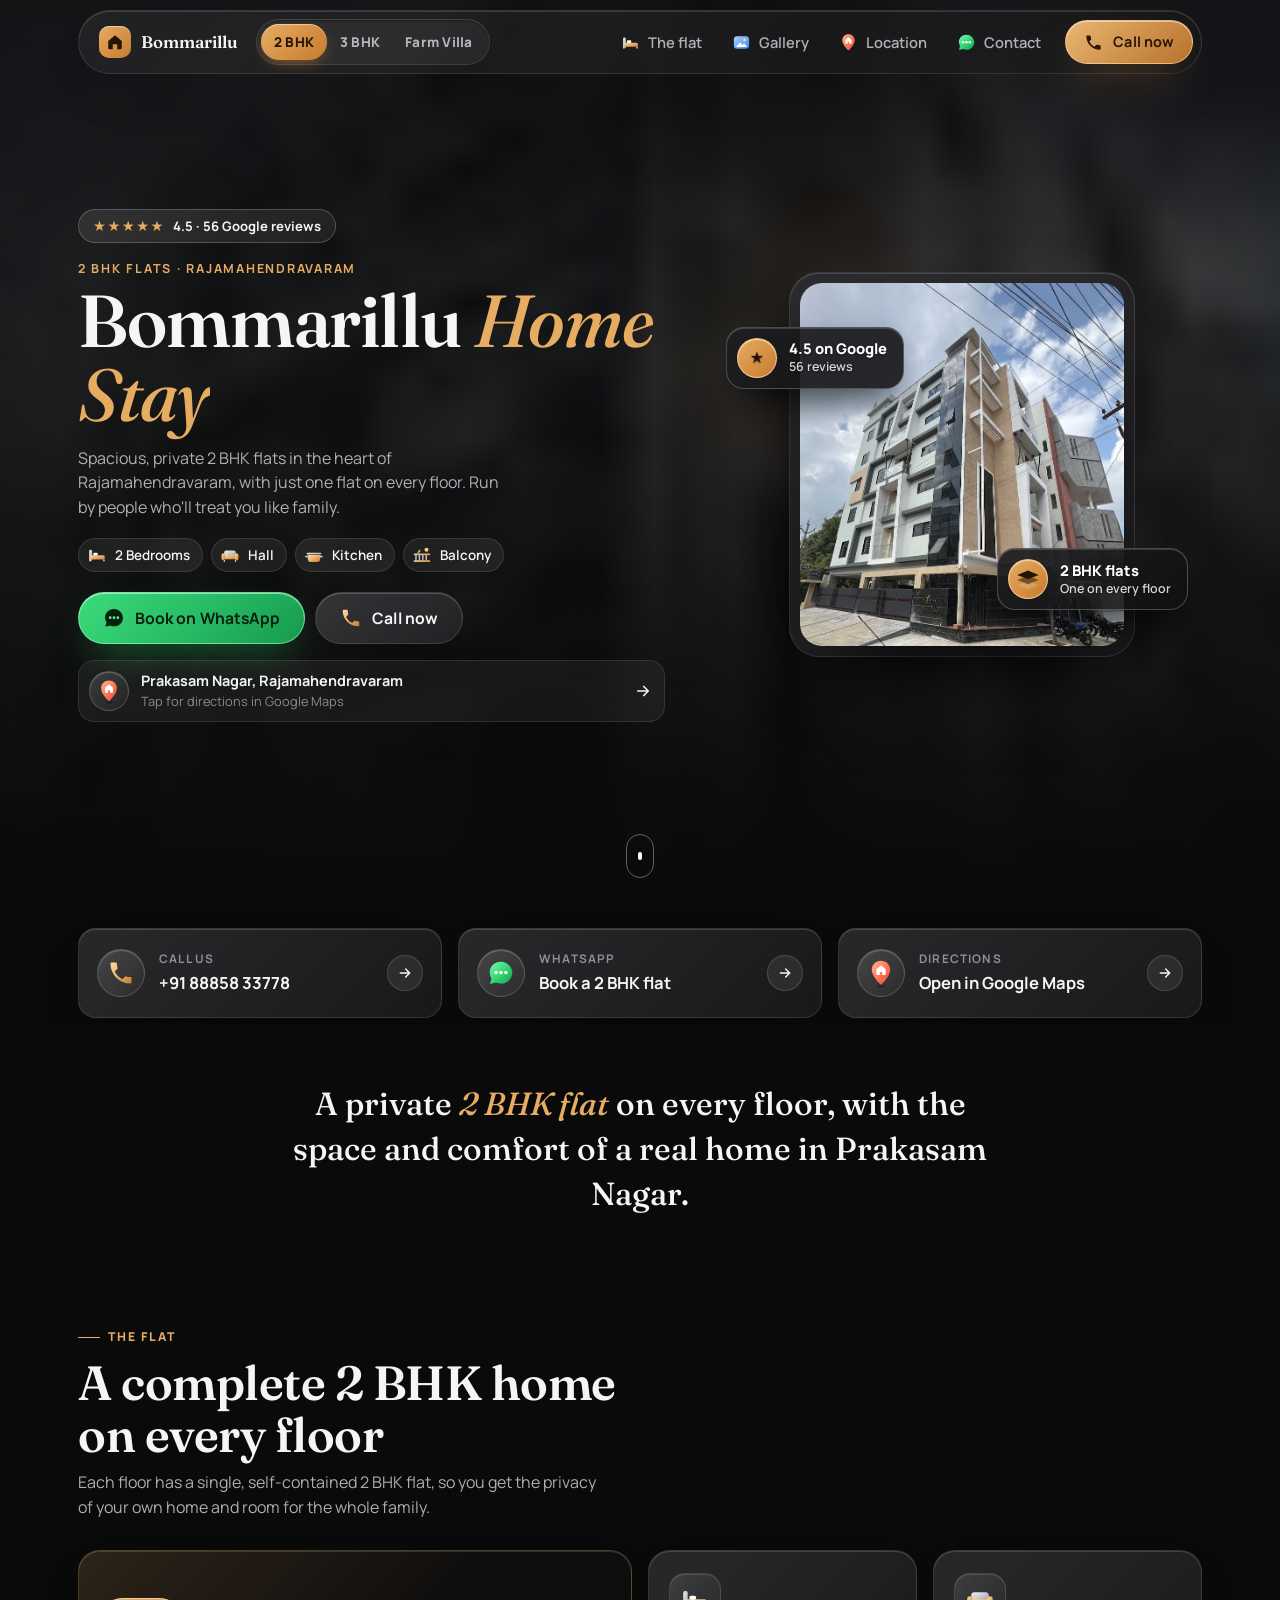
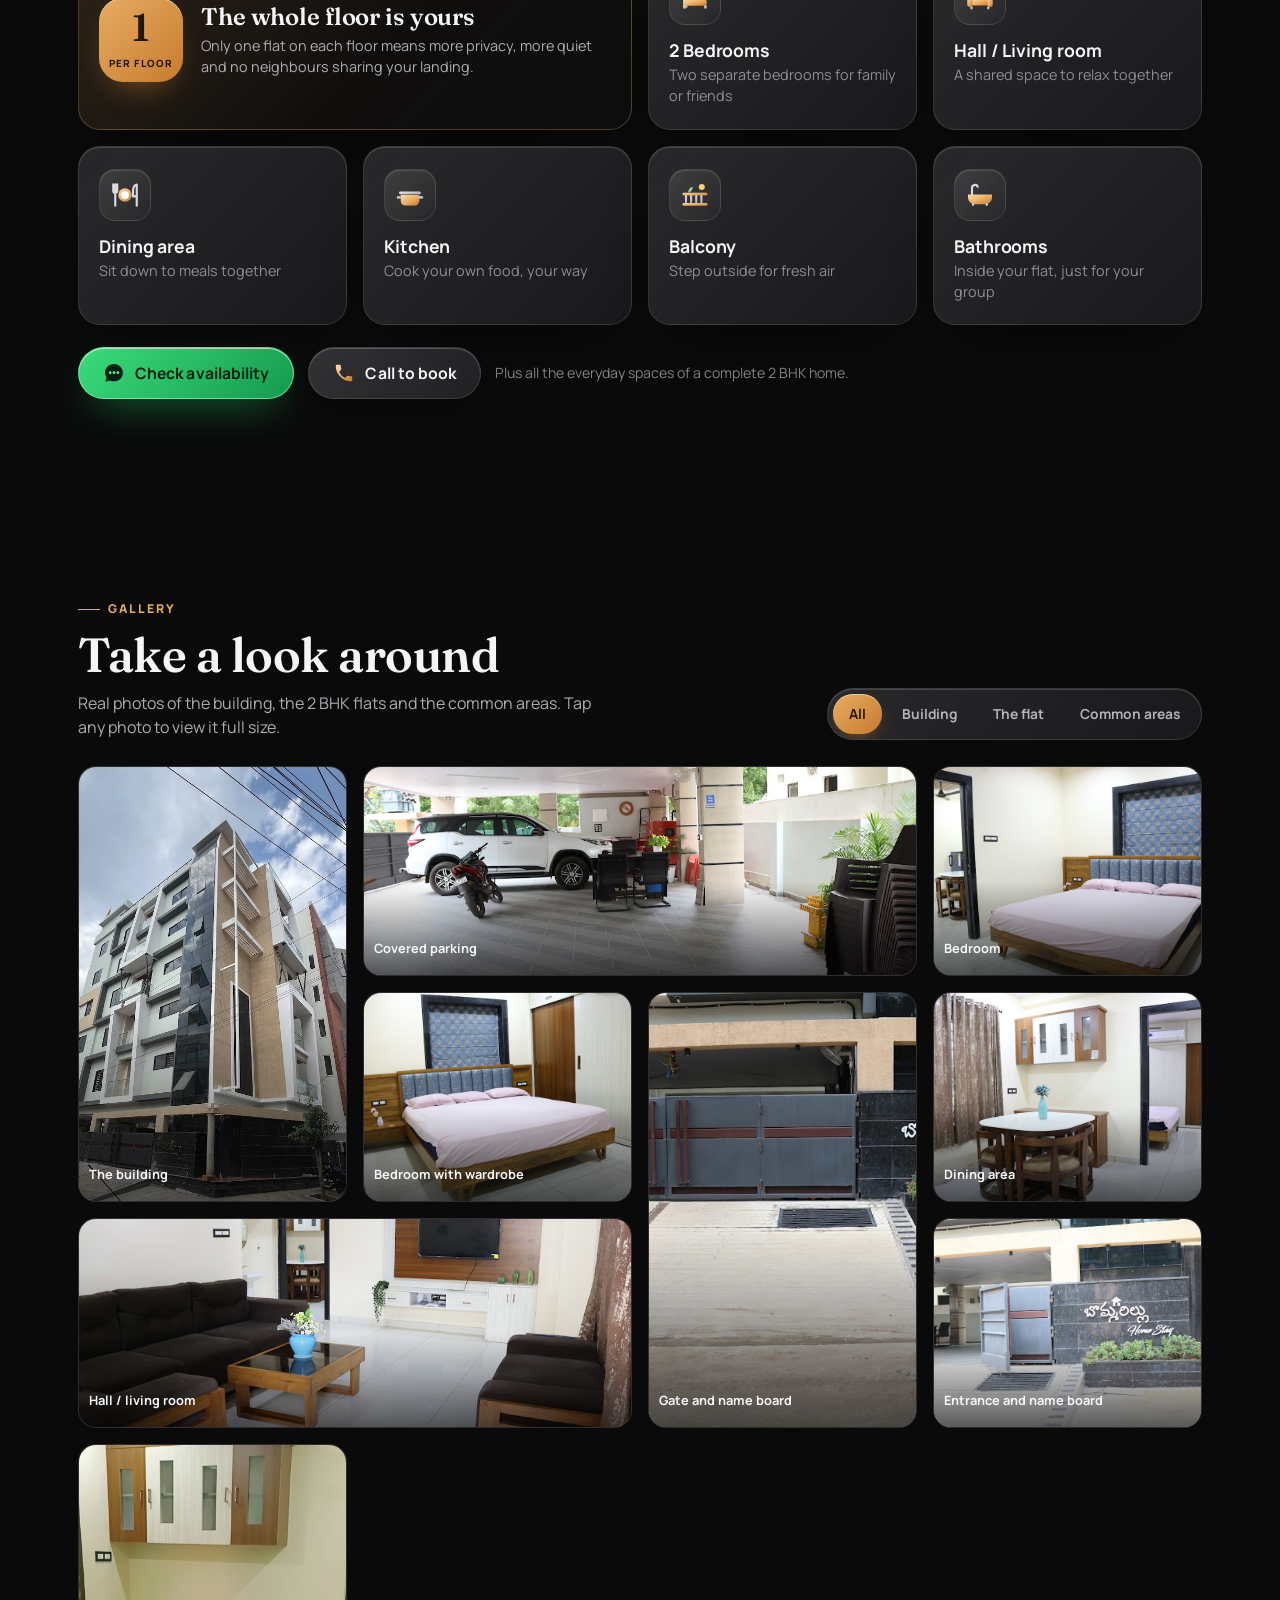
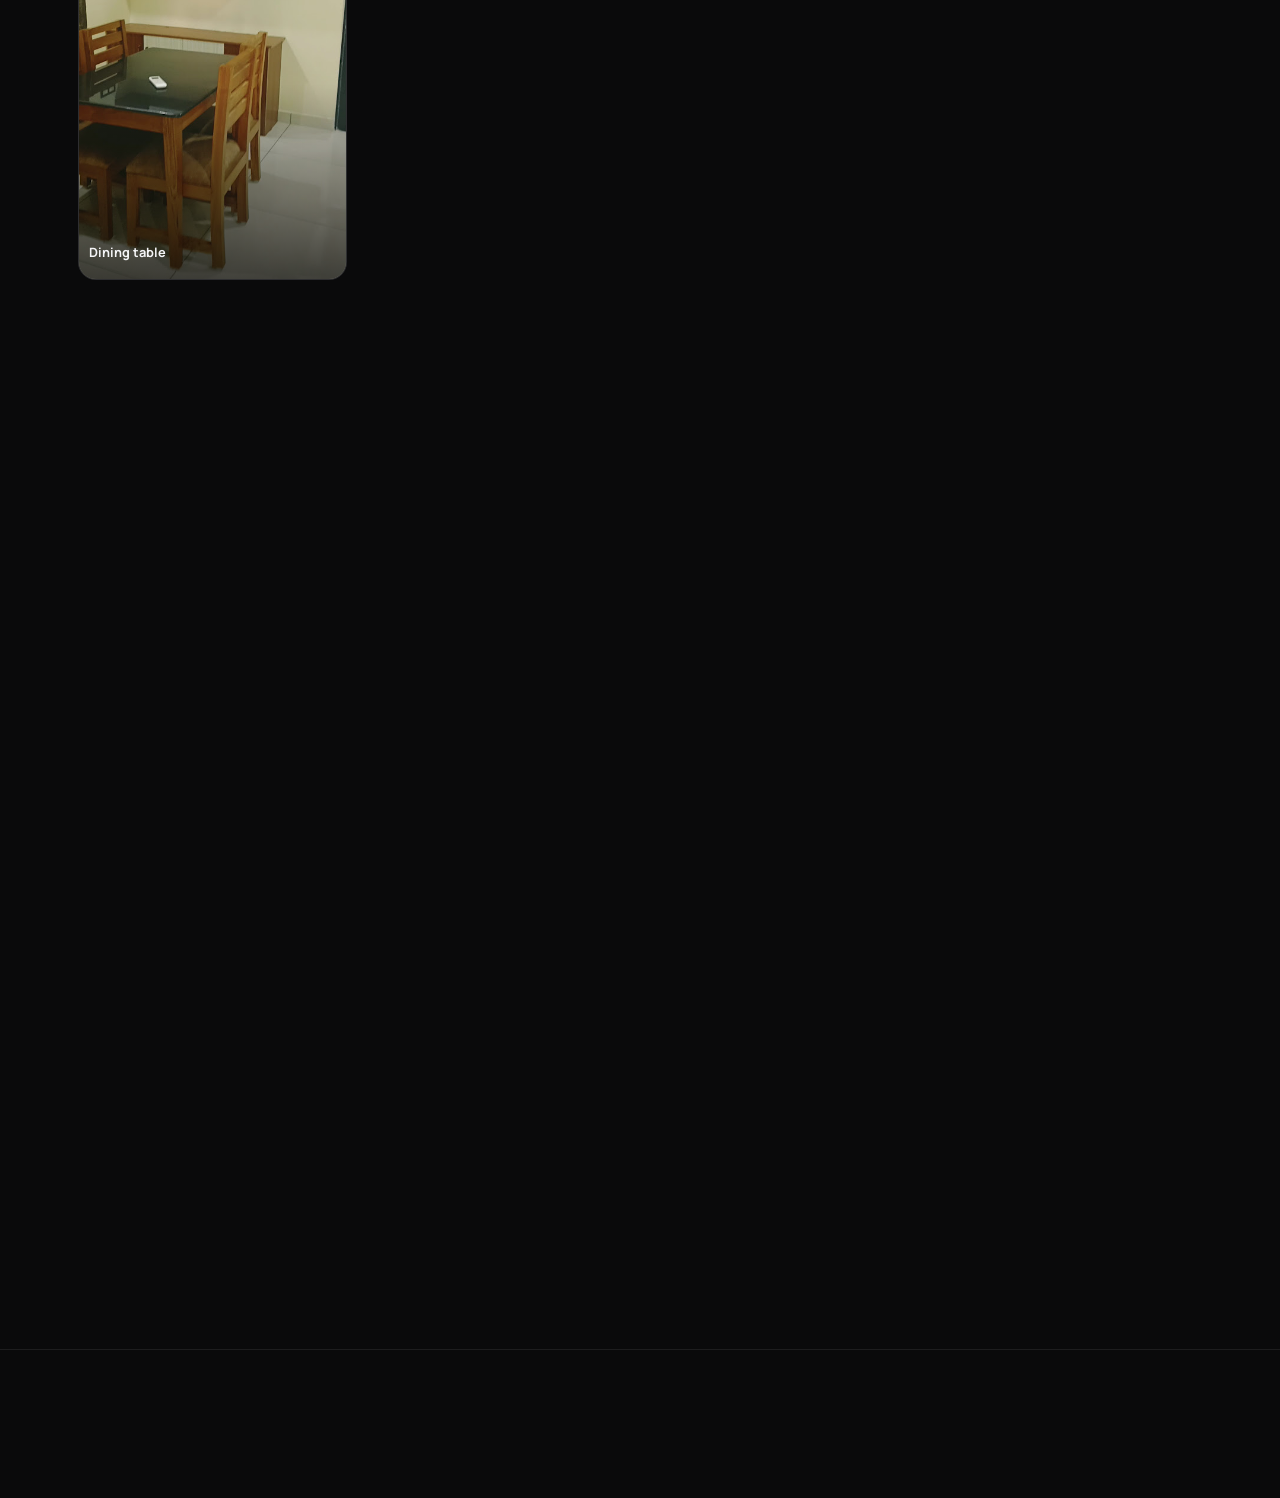
==== commit 1e551314: "Smoother stay switching and small-screen fit - Switching between 2 BHK, 3 BHK and Farm Villa now sli" ====
--- a/index.html
+++ b/index.html
@@ -21,7 +21,7 @@
 <link rel="prefetch" href="3bhk/">
 <link rel="prefetch" href="farm-villa/">
 <script type="speculationrules">
-{"prerender": [{"source": "list", "urls": ["3bhk/", "farm-villa/"], "eagerness": "moderate"}]}
+{"prerender": [{"source": "list", "urls": ["3bhk/", "farm-villa/"], "eagerness": "eager"}]}
 </script>
 <link rel="preload" as="font" type="font/woff2" href="assets/fonts/manrope.woff2" crossorigin>
 <link rel="preload" as="font" type="font/woff2" href="assets/fonts/fraunces.woff2" crossorigin>
@@ -61,14 +61,33 @@
   window.addEventListener('unhandledrejection', function(e){
     if (e.reason && e.reason.name === 'AbortError' && /transition/i.test(e.reason.message || '')) e.preventDefault();
   });
+  // Stays sit in toggle order, so a switch can slide forward (to the right of the toggle) or back.
+  var STAY_PATHS = ["", "3bhk/", "farm-villa/"];
+  function stayIndex(url){
+    var path = new URL(url, location.href).pathname, best = -1, len = -1;
+    STAY_PATHS.forEach(function(p, i){
+      if ((p === '' || path.slice(-p.length - 1) === '/' + p) && p.length > len) { best = i; len = p.length; }
+    });
+    return best;
+  }
+  function switchType(from, to){
+    if (!from || !to) return null;
+    var a = stayIndex(from), b = stayIndex(to);
+    return a < 0 || b < 0 || a === b ? null : (b > a ? 'forward' : 'back');
+  }
   ['pageswap', 'pagereveal'].forEach(function(type){
     window.addEventListener(type, function(e){
       var vt = e.viewTransition;
-      if (vt) {
-        [vt.ready, vt.finished, vt.updateCallbackDone].forEach(function(p){ if (p) p.catch(function(){}); });
-      }
+      if (!vt) return;
+      [vt.ready, vt.finished, vt.updateCallbackDone].forEach(function(p){ if (p) p.catch(function(){}); });
+      var act = type === 'pageswap' ? e.activation : (window.navigation && navigation.activation);
+      var dir = act && act.from && act.entry && switchType(act.from.url, act.entry.url);
+      if (type === 'pageswap' && act && act.entry) dir = switchType(location.href, act.entry.url);
+      if (dir && vt.types) vt.types.add(dir);
     });
   });
+  // Browsers without cross-page transitions get a short fade instead of a hard cut.
+  if (!('onpagereveal' in window)) document.documentElement.classList.add('no-vt');
   customElements.define('bm-icon', class extends HTMLElement {
     connectedCallback(){
       if (this.firstChild) return;
@@ -416,10 +435,38 @@
   @media (min-width:900px){ .stay-toggle{margin:0 auto 0 8px;} .st-opt{min-width:66px;font-size:.84rem;} }
 
   /* Cross-page switch between stays */
+  /* The nav stays put, the pill glides to the new stay, the hero photo dissolves on its own layer,
+     and the page content slides a little in the direction of the switch. Only opacity and transform
+     are animated, so it all runs on the compositor. */
   @view-transition{navigation:auto;}
   .nav-bar{view-transition-name:site-nav;}
-  ::view-transition-old(root),::view-transition-new(root){animation-duration:.2s;animation-timing-function:cubic-bezier(.2,.8,.2,1);}
-  ::view-transition-group(stay-pill){animation-duration:.2s;animation-timing-function:cubic-bezier(.2,.8,.2,1);}
+  .hero-bg{view-transition-name:hero-media;}
+  .frame{view-transition-name:hero-frame;}
+  .st-opt:nth-of-type(1){view-transition-name:st-opt-1;}
+  .st-opt:nth-of-type(2){view-transition-name:st-opt-2;}
+  .st-opt:nth-of-type(3){view-transition-name:st-opt-3;}
+  ::view-transition-group(*){animation-duration:.5s;animation-timing-function:var(--ease);}
+  ::view-transition-group(stay-pill){animation-duration:.42s;animation-timing-function:cubic-bezier(.3,1.25,.4,1);}
+  ::view-transition-old(root){animation:vt-fade-out .22s cubic-bezier(.4,0,1,1) both;}
+  ::view-transition-new(root){animation:vt-fade-in .5s var(--ease) both;}
+  ::view-transition-old(hero-media),::view-transition-old(hero-frame){animation:vt-fade-out .5s var(--ease) both;}
+  ::view-transition-new(hero-media),::view-transition-new(hero-frame){animation:vt-media-in .7s var(--ease) both;}
+  ::view-transition-old(hero-frame),::view-transition-new(hero-frame){height:100%;object-fit:cover;overflow:hidden;border-radius:30px;}
+  html:active-view-transition-type(forward)::view-transition-old(root){animation-name:vt-out-left;}
+  html:active-view-transition-type(forward)::view-transition-new(root){animation-name:vt-in-right;}
+  html:active-view-transition-type(back)::view-transition-old(root){animation-name:vt-out-right;}
+  html:active-view-transition-type(back)::view-transition-new(root){animation-name:vt-in-left;}
+  @keyframes vt-fade-out{to{opacity:0;}}
+  @keyframes vt-fade-in{from{opacity:0;}}
+  @keyframes vt-media-in{from{opacity:0;transform:scale(1.04);}}
+  @keyframes vt-out-left{to{opacity:0;transform:translate3d(-28px,0,0);}}
+  @keyframes vt-out-right{to{opacity:0;transform:translate3d(28px,0,0);}}
+  @keyframes vt-in-right{from{opacity:0;transform:translate3d(40px,0,0);}}
+  @keyframes vt-in-left{from{opacity:0;transform:translate3d(-40px,0,0);}}
+
+  /* Fallback without view transitions: fade the page out on click and back in on arrival. */
+  html.no-vt.leaving body{opacity:0;transition:opacity .18s cubic-bezier(.4,0,1,1);}
+  html.no-vt.switched body{animation:vt-fade-in .45s var(--ease) both;}
 
   /* ---------- Drawer ---------- */
   .scrim{position:fixed;inset:0;z-index:60;background:rgba(0,0,0,.68);opacity:0;pointer-events:none;transition:opacity .25s var(--smooth);}
@@ -471,7 +518,7 @@
     background:
       linear-gradient(180deg,rgba(10,10,11,.55) 0%,rgba(10,10,11,0) 22%,rgba(10,10,11,0) 38%,rgba(10,10,11,.8) 70%,var(--bg) 100%);
   }
-  .hero-grid{position:relative;display:grid;gap:32px;padding-top:110px;padding-bottom:calc(28px + var(--sb));}
+  .hero-grid{position:relative;display:grid;grid-template-columns:minmax(0,1fr);gap:32px;padding-top:110px;padding-bottom:calc(28px + var(--sb));}
   .hero-card{border-radius:var(--r-lg);padding:22px 20px 20px;}
   .chip{
     display:inline-flex;align-items:center;gap:8px;min-height:34px;padding:0 14px;border-radius:999px;
@@ -484,7 +531,7 @@
   .eyebrow{margin:16px 0 6px;font-size:.78rem;font-weight:700;letter-spacing:.14em;text-transform:uppercase;color:var(--brass);}
   .hero h1{
     margin:0;font-family:var(--font-display);font-weight:600;
-    font-size:clamp(2.35rem, 10vw, 4.6rem);line-height:1;letter-spacing:-.015em;
+    font-size:clamp(2rem, 10.5vw, 4.6rem);line-height:1;letter-spacing:-.015em;
   }
   .hero h1 em{font-style:italic;font-weight:500;color:var(--brass);
     background:linear-gradient(110deg,var(--brass) 0%,var(--brass) 40%,#FFF1D6 50%,var(--brass) 60%,var(--brass) 100%);
@@ -1204,14 +1251,19 @@
     stayToggle.classList.add('ready');
     requestAnimationFrame(function(){ stayToggle.classList.add('animate'); });
     stayToggle.querySelectorAll('.st-opt').forEach(function(a){
-      a.addEventListener('click', function(){
-        if(a === currentOpt) return;
+      a.addEventListener('click', function(e){
+        if(a === currentOpt || e.metaKey || e.ctrlKey || e.shiftKey || e.button) return;
+        try { sessionStorage.setItem('stay-switch', '1'); } catch (err) {}
+        // With view transitions the pill glides across as part of the page switch.
+        if(!document.documentElement.classList.contains('no-vt')) return;
+        e.preventDefault();
         placePill(a);
-        try { sessionStorage.setItem('stay-switch', '1'); } catch (e) {}
+        document.documentElement.classList.add('leaving');
+        setTimeout(function(){ location.href = a.href; }, reduce ? 0 : 180);
       });
     });
     window.addEventListener('resize', function(){ placePill(currentOpt); });
-    window.addEventListener('pageshow', function(){ placePill(currentOpt); });
+    window.addEventListener('pageshow', function(){ document.documentElement.classList.remove('leaving'); placePill(currentOpt); });
     if(document.fonts && document.fonts.ready) document.fonts.ready.then(function(){ placePill(currentOpt); });
   }
 
